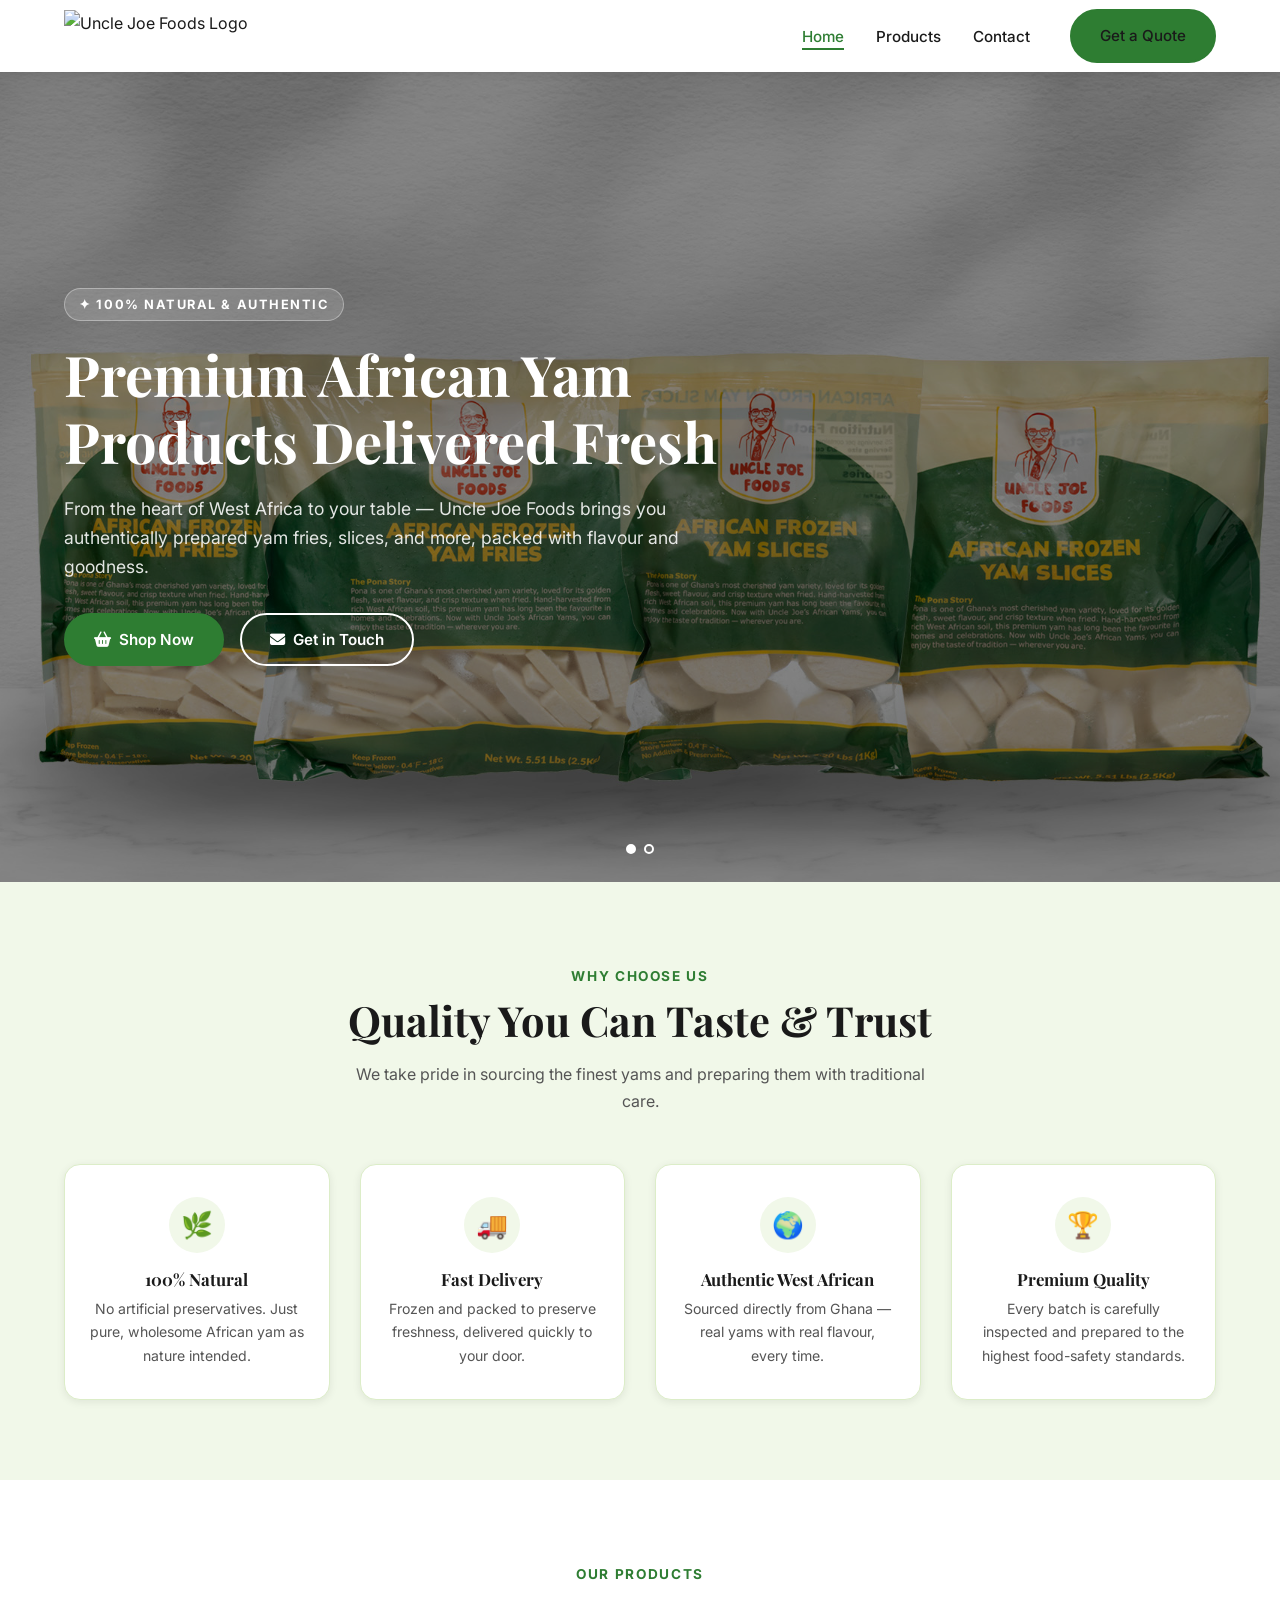
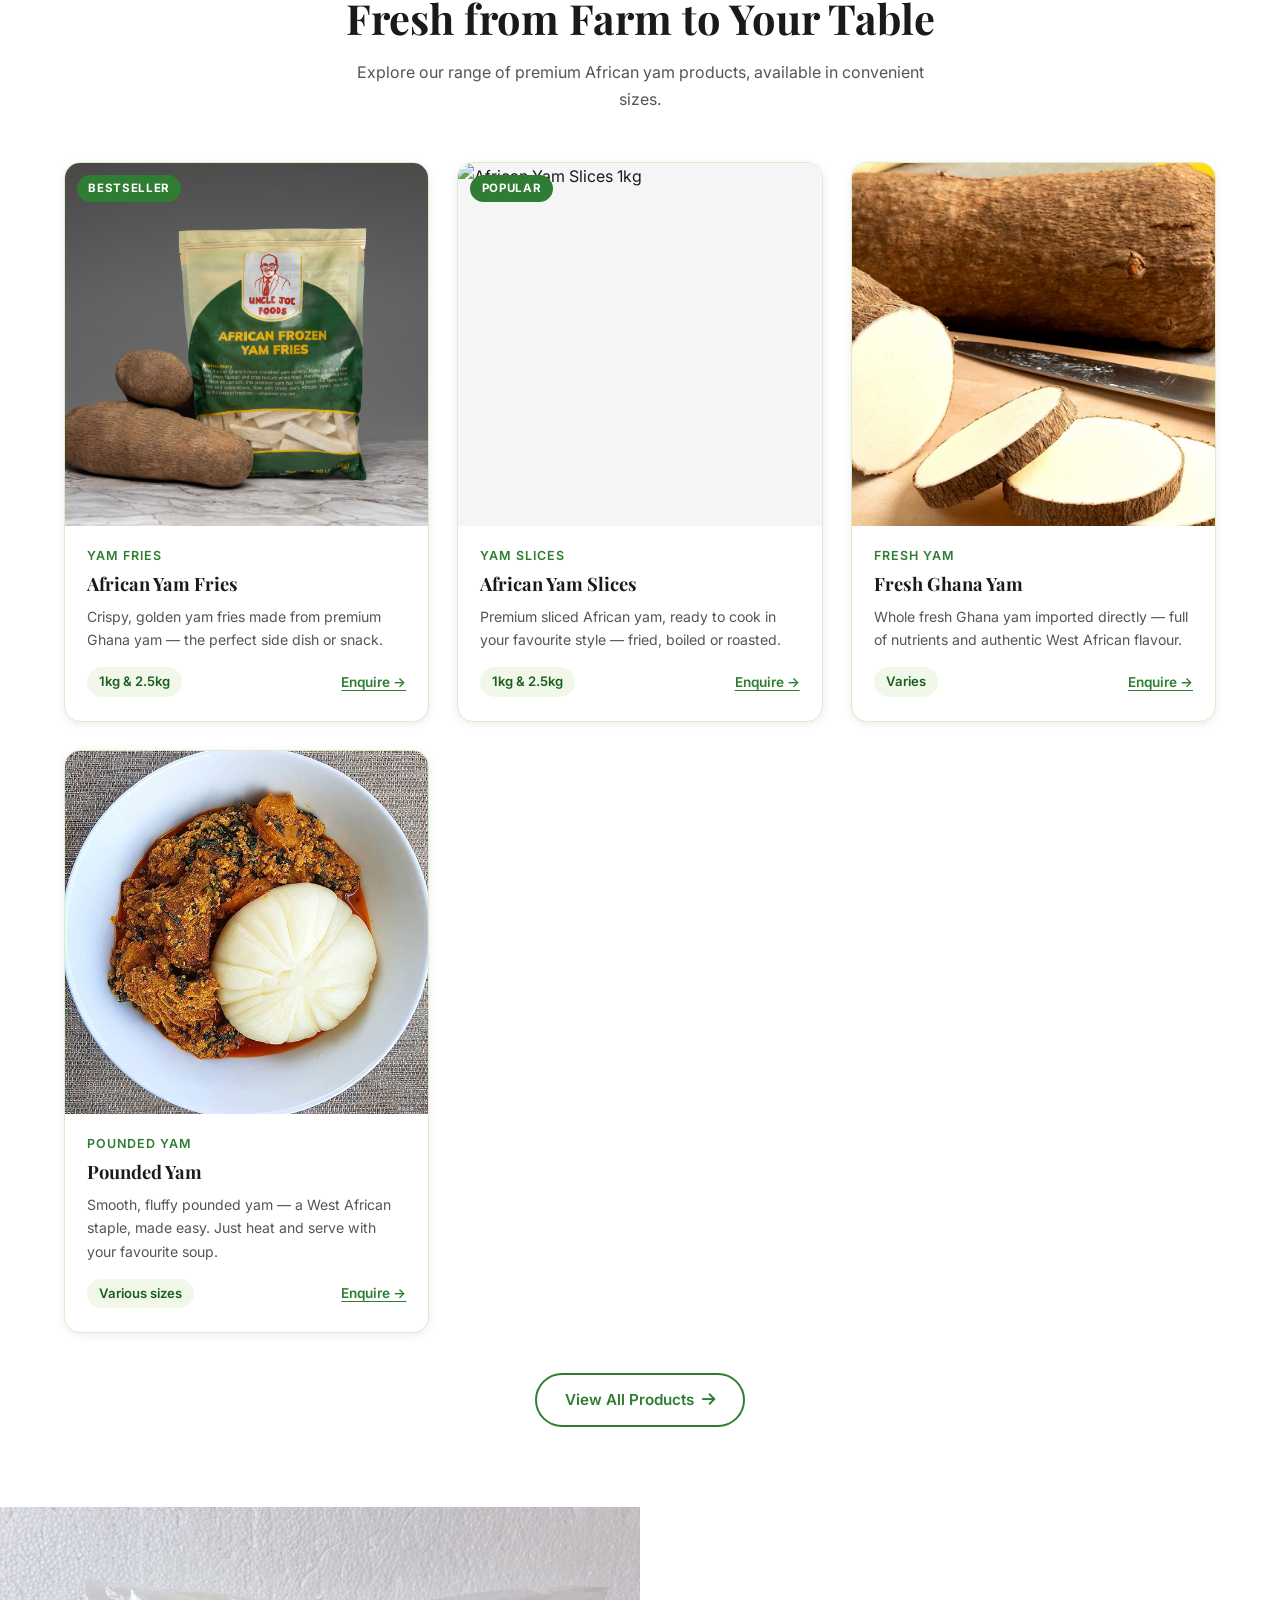
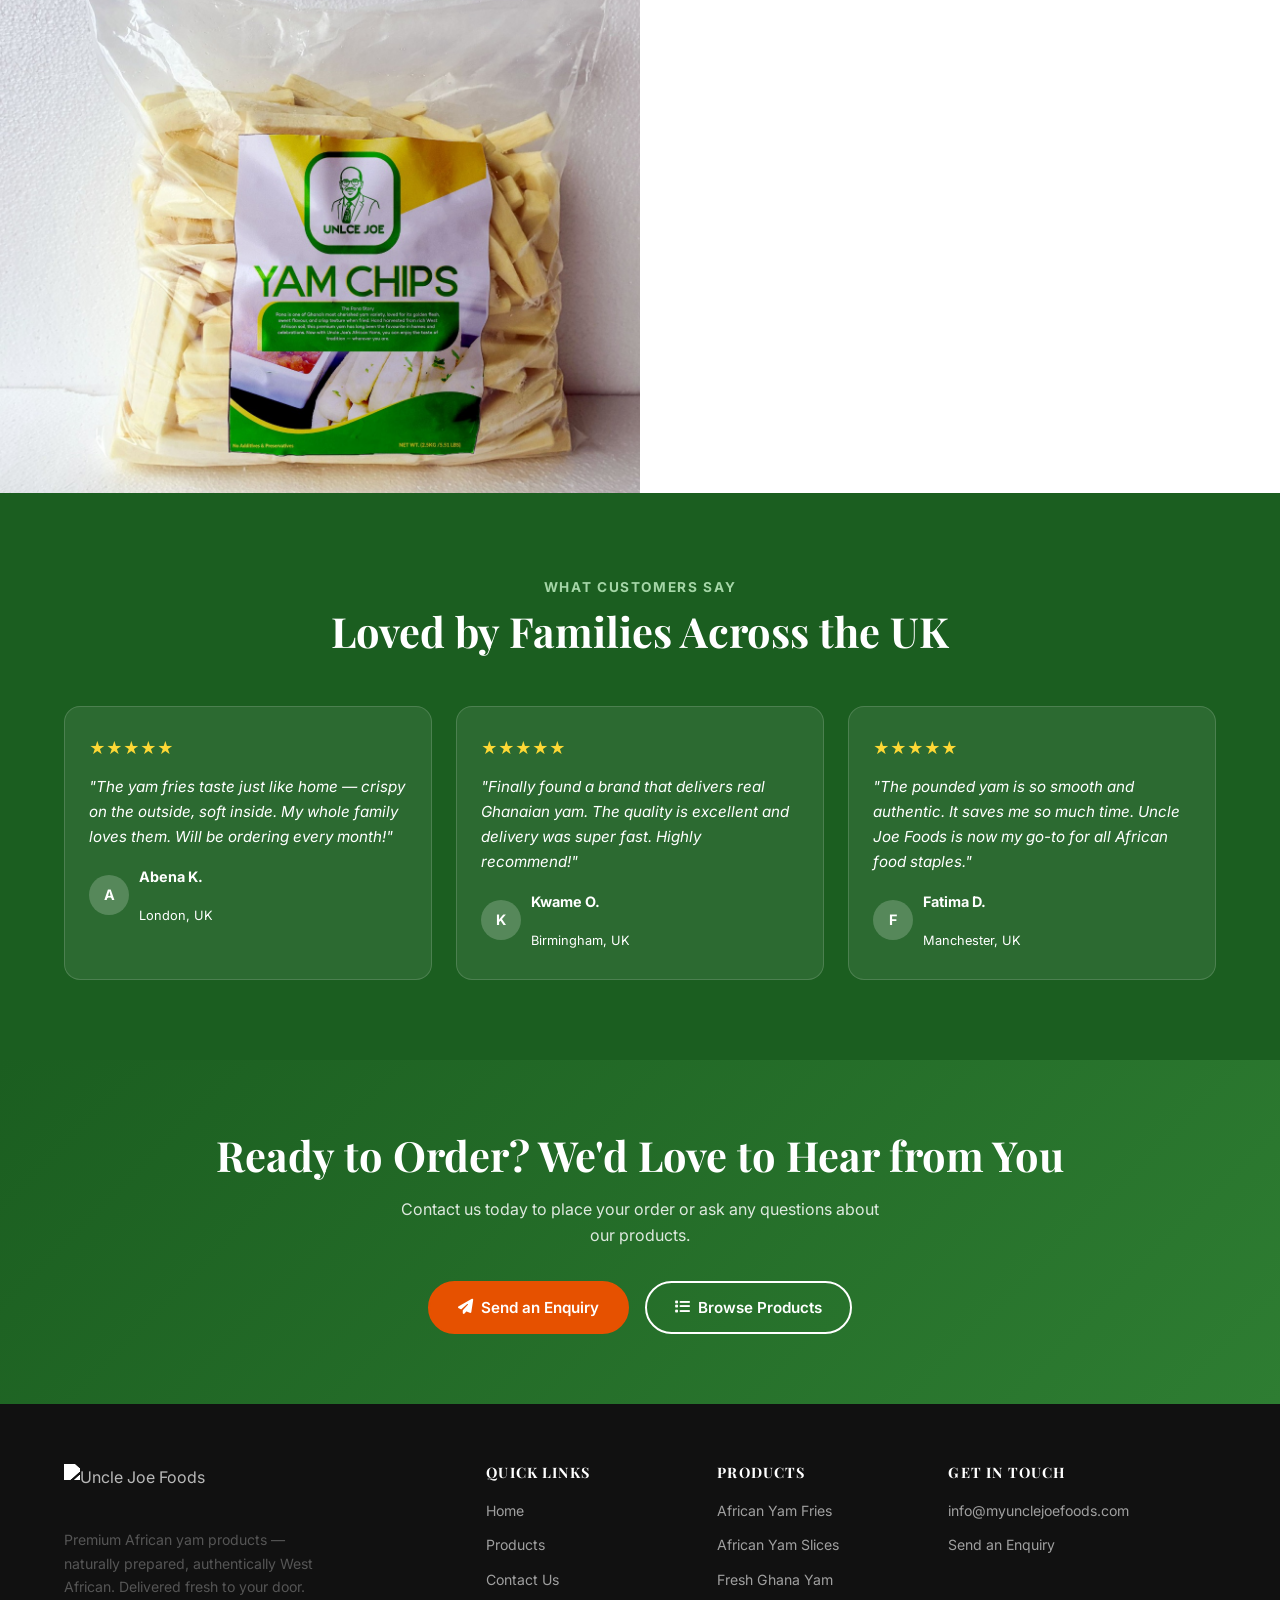
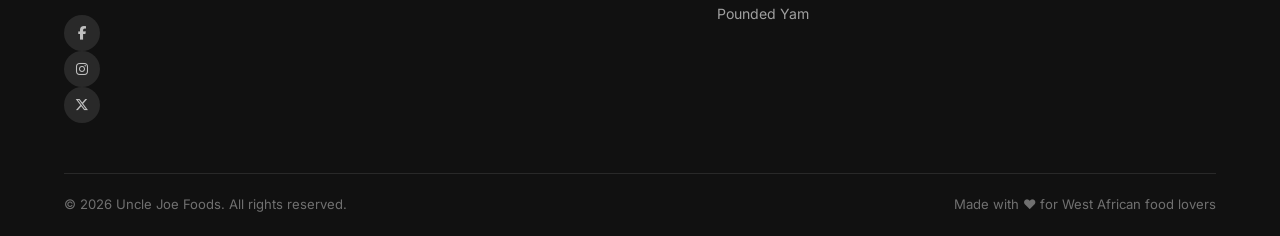
==== index.html @ d69346bd "Initial commit: Uncle Joe Foods website rebuild from scratch" ====
<!DOCTYPE html>
<html lang="en">
<head>
  <meta charset="UTF-8" />
  <meta name="viewport" content="width=device-width, initial-scale=1.0" />
  <title>Uncle Joe Foods — Premium African Yam Products</title>
  <meta name="description" content="Uncle Joe Foods delivers premium African yam products — African Yam Fries, Yam Slices, Fresh Ghana Yam and Pounded Yam — straight to your door." />

  <!-- Google Fonts -->
  <link rel="preconnect" href="https://fonts.googleapis.com" />
  <link rel="preconnect" href="https://fonts.gstatic.com" crossorigin />
  <link href="https://fonts.googleapis.com/css2?family=Inter:wght@400;500;600;700&family=Playfair+Display:wght@600;700&display=swap" rel="stylesheet" />

  <!-- Font Awesome (icons) -->
  <link rel="stylesheet" href="https://cdnjs.cloudflare.com/ajax/libs/font-awesome/6.5.0/css/all.min.css" />

  <link rel="stylesheet" href="css/style.css" />
</head>
<body>

  <!-- ════════════════════ HEADER ════════════════════ -->
  <header class="site-header">
    <div class="container nav-inner">

      <a href="index.html" class="nav-logo" aria-label="Uncle Joe Foods Home">
        <img src="images/logo.jpg" alt="Uncle Joe Foods Logo" />
      </a>

      <nav aria-label="Main navigation">
        <ul class="nav-links" id="navLinks">
          <li><a href="index.html" class="active">Home</a></li>
          <li><a href="products.html">Products</a></li>
          <li><a href="contact.html">Contact</a></li>
          <li><a href="contact.html" class="btn btn-primary">Get a Quote</a></li>
        </ul>
      </nav>

      <button class="nav-toggle" id="navToggle" aria-label="Toggle navigation" aria-expanded="false">
        <span></span><span></span><span></span>
      </button>

    </div>
  </header>


  <!-- ════════════════════ HERO SLIDER ════════════════════ -->
  <section class="hero" id="hero" aria-label="Hero banner">

    <div class="hero-bg" id="heroBg"
         style="background-image: url('images/banner-hero.jpg');"
         role="img" aria-label="Fresh African yam products"></div>

    <div class="container">
      <div class="hero-content reveal">
        <span class="eyebrow">✦ 100% Natural &amp; Authentic</span>
        <h1>Premium African Yam Products Delivered Fresh</h1>
        <p>
          From the heart of West Africa to your table — Uncle Joe Foods brings you
          authentically prepared yam fries, slices, and more, packed with flavour and
          goodness.
        </p>
        <div class="hero-actions">
          <a href="products.html" class="btn btn-primary">
            <i class="fas fa-shopping-basket"></i> Shop Now
          </a>
          <a href="contact.html" class="btn btn-outline-white">
            <i class="fas fa-envelope"></i> Get in Touch
          </a>
        </div>
      </div>
    </div>

    <!-- Slide indicators -->
    <div class="hero-dots" role="group" aria-label="Hero slides">
      <button class="active" data-slide="0" aria-label="Slide 1"></button>
      <button data-slide="1" aria-label="Slide 2"></button>
    </div>

  </section>


  <!-- ════════════════════ FEATURES ════════════════════ -->
  <section class="section section--light" aria-labelledby="features-heading">
    <div class="container">

      <div class="section-header">
        <span class="eyebrow">Why Choose Us</span>
        <h2 id="features-heading">Quality You Can Taste &amp; Trust</h2>
        <p>We take pride in sourcing the finest yams and preparing them with traditional care.</p>
      </div>

      <div class="features-grid">

        <div class="feature-card reveal">
          <div class="feature-card__icon">🌿</div>
          <h3>100% Natural</h3>
          <p>No artificial preservatives. Just pure, wholesome African yam as nature intended.</p>
        </div>

        <div class="feature-card reveal">
          <div class="feature-card__icon">🚚</div>
          <h3>Fast Delivery</h3>
          <p>Frozen and packed to preserve freshness, delivered quickly to your door.</p>
        </div>

        <div class="feature-card reveal">
          <div class="feature-card__icon">🌍</div>
          <h3>Authentic West African</h3>
          <p>Sourced directly from Ghana — real yams with real flavour, every time.</p>
        </div>

        <div class="feature-card reveal">
          <div class="feature-card__icon">🏆</div>
          <h3>Premium Quality</h3>
          <p>Every batch is carefully inspected and prepared to the highest food-safety standards.</p>
        </div>

      </div>
    </div>
  </section>


  <!-- ════════════════════ FEATURED PRODUCTS ════════════════════ -->
  <section class="section" aria-labelledby="products-heading">
    <div class="container">

      <div class="section-header">
        <span class="eyebrow">Our Products</span>
        <h2 id="products-heading">Fresh from Farm to Your Table</h2>
        <p>Explore our range of premium African yam products, available in convenient sizes.</p>
      </div>

      <div class="products-grid">

        <!-- Product 1 -->
        <article class="product-card reveal">
          <div class="product-card__img">
            <img src="images/yam-fries-styled.jpg" alt="African Yam Fries 1kg" loading="lazy" />
            <span class="product-card__badge">Bestseller</span>
          </div>
          <div class="product-card__body">
            <p class="product-card__category">Yam Fries</p>
            <h3 class="product-card__name">African Yam Fries</h3>
            <p class="product-card__desc">Crispy, golden yam fries made from premium Ghana yam — the perfect side dish or snack.</p>
            <div class="product-card__footer">
              <span class="product-card__weight">1kg &amp; 2.5kg</span>
              <a href="contact.html" class="product-card__inquiry">Enquire →</a>
            </div>
          </div>
        </article>

        <!-- Product 2 -->
        <article class="product-card reveal">
          <div class="product-card__img">
            <img src="images/yam-slices-styled.jpg" alt="African Yam Slices 1kg" loading="lazy" />
            <span class="product-card__badge">Popular</span>
          </div>
          <div class="product-card__body">
            <p class="product-card__category">Yam Slices</p>
            <h3 class="product-card__name">African Yam Slices</h3>
            <p class="product-card__desc">Premium sliced African yam, ready to cook in your favourite style — fried, boiled or roasted.</p>
            <div class="product-card__footer">
              <span class="product-card__weight">1kg &amp; 2.5kg</span>
              <a href="contact.html" class="product-card__inquiry">Enquire →</a>
            </div>
          </div>
        </article>

        <!-- Product 3 -->
        <article class="product-card reveal">
          <div class="product-card__img">
            <img src="images/fresh-ghana-yam.jpg" alt="Fresh Ghana Yam" loading="lazy" />
          </div>
          <div class="product-card__body">
            <p class="product-card__category">Fresh Yam</p>
            <h3 class="product-card__name">Fresh Ghana Yam</h3>
            <p class="product-card__desc">Whole fresh Ghana yam imported directly — full of nutrients and authentic West African flavour.</p>
            <div class="product-card__footer">
              <span class="product-card__weight">Varies</span>
              <a href="contact.html" class="product-card__inquiry">Enquire →</a>
            </div>
          </div>
        </article>

        <!-- Product 4 -->
        <article class="product-card reveal">
          <div class="product-card__img">
            <img src="images/pounded-yam.jpg" alt="Pounded Yam" loading="lazy" />
          </div>
          <div class="product-card__body">
            <p class="product-card__category">Pounded Yam</p>
            <h3 class="product-card__name">Pounded Yam</h3>
            <p class="product-card__desc">Smooth, fluffy pounded yam — a West African staple, made easy. Just heat and serve with your favourite soup.</p>
            <div class="product-card__footer">
              <span class="product-card__weight">Various sizes</span>
              <a href="contact.html" class="product-card__inquiry">Enquire →</a>
            </div>
          </div>
        </article>

      </div>

      <div style="text-align:center; margin-top: 40px;">
        <a href="products.html" class="btn btn-outline">
          View All Products <i class="fas fa-arrow-right"></i>
        </a>
      </div>

    </div>
  </section>


  <!-- ════════════════════ ABOUT STRIP ════════════════════ -->
  <div class="about-strip" aria-label="About Uncle Joe Foods">

    <div class="about-strip__img">
      <img src="images/farm-photo-1.jpg" alt="Yam farm in Ghana" loading="lazy" />
    </div>

    <div class="about-strip__content reveal">
      <p style="color:#a5d6a7; font-size:.85rem; font-weight:700; text-transform:uppercase; letter-spacing:.1em;">Our Story</p>
      <h2>Bringing West Africa's Best to Your Kitchen</h2>
      <p>
        Uncle Joe Foods was founded with a simple mission — to make authentic West African
        yam products accessible to everyone. We work directly with trusted farmers in Ghana
        to source the finest yams, then prepare and pack them with care.
      </p>
      <p>
        Whether you are missing a taste of home or discovering African cuisine for the first
        time, Uncle Joe Foods is here for you.
      </p>
      <a href="contact.html" class="btn btn-outline-white" style="margin-top:.5rem;">
        Contact Us <i class="fas fa-arrow-right"></i>
      </a>
    </div>

  </div>


  <!-- ════════════════════ TESTIMONIALS ════════════════════ -->
  <section class="section section--dark" aria-labelledby="testimonials-heading">
    <div class="container">

      <div class="section-header">
        <span class="eyebrow">What Customers Say</span>
        <h2 id="testimonials-heading">Loved by Families Across the UK</h2>
      </div>

      <div class="testimonials-grid">

        <div class="testimonial-card reveal">
          <div class="testimonial-card__stars">★★★★★</div>
          <p class="testimonial-card__text">"The yam fries taste just like home — crispy on the outside, soft inside. My whole family loves them. Will be ordering every month!"</p>
          <div class="testimonial-card__author">
            <div class="testimonial-card__avatar">A</div>
            <div>
              <p class="testimonial-card__name">Abena K.</p>
              <p class="testimonial-card__loc">London, UK</p>
            </div>
          </div>
        </div>

        <div class="testimonial-card reveal">
          <div class="testimonial-card__stars">★★★★★</div>
          <p class="testimonial-card__text">"Finally found a brand that delivers real Ghanaian yam. The quality is excellent and delivery was super fast. Highly recommend!"</p>
          <div class="testimonial-card__author">
            <div class="testimonial-card__avatar">K</div>
            <div>
              <p class="testimonial-card__name">Kwame O.</p>
              <p class="testimonial-card__loc">Birmingham, UK</p>
            </div>
          </div>
        </div>

        <div class="testimonial-card reveal">
          <div class="testimonial-card__stars">★★★★★</div>
          <p class="testimonial-card__text">"The pounded yam is so smooth and authentic. It saves me so much time. Uncle Joe Foods is now my go-to for all African food staples."</p>
          <div class="testimonial-card__author">
            <div class="testimonial-card__avatar">F</div>
            <div>
              <p class="testimonial-card__name">Fatima D.</p>
              <p class="testimonial-card__loc">Manchester, UK</p>
            </div>
          </div>
        </div>

      </div>
    </div>
  </section>


  <!-- ════════════════════ CTA BANNER ════════════════════ -->
  <section class="cta-banner" aria-label="Call to action">
    <div class="container">
      <h2>Ready to Order? We'd Love to Hear from You</h2>
      <p>Contact us today to place your order or ask any questions about our products.</p>
      <div class="cta-banner__actions">
        <a href="contact.html" class="btn btn-accent">
          <i class="fas fa-paper-plane"></i> Send an Enquiry
        </a>
        <a href="products.html" class="btn btn-outline-white">
          <i class="fas fa-list"></i> Browse Products
        </a>
      </div>
    </div>
  </section>


  <!-- ════════════════════ FOOTER ════════════════════ -->
  <footer class="site-footer" aria-label="Site footer">
    <div class="container">
      <div class="footer-grid">

        <!-- Brand -->
        <div class="footer-brand">
          <img src="images/logo.jpg" alt="Uncle Joe Foods" />
          <p>Premium African yam products — naturally prepared, authentically West African. Delivered fresh to your door.</p>
          <div class="social-links" style="margin-top:16px;">
            <a href="#" class="social-link" aria-label="Facebook"><i class="fab fa-facebook-f"></i></a>
            <a href="#" class="social-link" aria-label="Instagram"><i class="fab fa-instagram"></i></a>
            <a href="#" class="social-link" aria-label="Twitter"><i class="fab fa-x-twitter"></i></a>
          </div>
        </div>

        <!-- Quick Links -->
        <div class="footer-col">
          <h4>Quick Links</h4>
          <ul>
            <li><a href="index.html">Home</a></li>
            <li><a href="products.html">Products</a></li>
            <li><a href="contact.html">Contact Us</a></li>
          </ul>
        </div>

        <!-- Products -->
        <div class="footer-col">
          <h4>Products</h4>
          <ul>
            <li><a href="products.html">African Yam Fries</a></li>
            <li><a href="products.html">African Yam Slices</a></li>
            <li><a href="products.html">Fresh Ghana Yam</a></li>
            <li><a href="products.html">Pounded Yam</a></li>
          </ul>
        </div>

        <!-- Contact -->
        <div class="footer-col">
          <h4>Get in Touch</h4>
          <ul>
            <li><a href="mailto:info@myunclejoefoods.com">info@myunclejoefoods.com</a></li>
            <li><a href="contact.html">Send an Enquiry</a></li>
          </ul>
        </div>

      </div>

      <div class="footer-bottom">
        <span>© <span id="year"></span> Uncle Joe Foods. All rights reserved.</span>
        <span>Made with ♥ for West African food lovers</span>
      </div>
    </div>
  </footer>

  <script src="js/main.js"></script>
</body>
</html>
---- css/style.css ----
/* ============================================================
   Uncle Joe Foods — Global Stylesheet
   ============================================================ */

/* ── Custom Properties ───────────────────────────────────── */
:root {
  --clr-primary:    #2e7d32;   /* forest green  */
  --clr-primary-dk: #1b5e20;   /* dark green    */
  --clr-primary-lt: #4caf50;   /* light green   */
  --clr-accent:     #e65100;   /* burnt orange  */
  --clr-accent-lt:  #ff6d00;
  --clr-text:       #1a1a1a;
  --clr-text-muted: #555;
  --clr-bg:         #ffffff;
  --clr-bg-light:   #f1f8e9;
  --clr-bg-dark:    #1b5e20;
  --clr-border:     #dcedc8;

  --font-heading: 'Playfair Display', Georgia, serif;
  --font-body:    'Inter', 'Segoe UI', Arial, sans-serif;

  --shadow-sm: 0 2px 8px rgba(0,0,0,.08);
  --shadow-md: 0 6px 24px rgba(0,0,0,.12);
  --shadow-lg: 0 12px 40px rgba(0,0,0,.16);

  --radius:    8px;
  --radius-lg: 16px;
  --max-w:     1200px;
  --transition: .25s ease;
}

/* ── Reset / Base ────────────────────────────────────────── */
*, *::before, *::after { box-sizing: border-box; margin: 0; padding: 0; }

html { scroll-behavior: smooth; }

body {
  font-family: var(--font-body);
  color: var(--clr-text);
  background: var(--clr-bg);
  line-height: 1.65;
  font-size: 16px;
}

img { max-width: 100%; height: auto; display: block; }
a  { color: inherit; text-decoration: none; }
ul { list-style: none; }

/* ── Typography ──────────────────────────────────────────── */
h1, h2, h3, h4 {
  font-family: var(--font-heading);
  line-height: 1.2;
  color: var(--clr-text);
}
h1 { font-size: clamp(2rem, 5vw, 3.5rem); }
h2 { font-size: clamp(1.6rem, 3.5vw, 2.6rem); }
h3 { font-size: clamp(1.2rem, 2.5vw, 1.8rem); }
h4 { font-size: 1.1rem; }

p { margin-bottom: 1rem; color: var(--clr-text-muted); }
p:last-child { margin-bottom: 0; }

/* ── Utility ─────────────────────────────────────────────── */
.container {
  width: 90%;
  max-width: var(--max-w);
  margin-inline: auto;
}

.section { padding: 80px 0; }
.section--dark {
  background: var(--clr-bg-dark);
  color: #fff;
}
.section--dark h2,
.section--dark h3,
.section--dark p { color: #fff; }
.section--light { background: var(--clr-bg-light); }

.section-header {
  text-align: center;
  margin-bottom: 50px;
}
.section-header .eyebrow {
  display: inline-block;
  font-size: .85rem;
  font-weight: 700;
  letter-spacing: .12em;
  text-transform: uppercase;
  color: var(--clr-primary);
  margin-bottom: .5rem;
}
.section--dark .section-header .eyebrow { color: #a5d6a7; }

.section-header h2 { margin-bottom: 1rem; }
.section-header p  { max-width: 600px; margin-inline: auto; }

/* ── Buttons ─────────────────────────────────────────────── */
.btn {
  display: inline-flex;
  align-items: center;
  gap: .5rem;
  padding: .75rem 1.75rem;
  border-radius: 50px;
  font-weight: 600;
  font-size: .95rem;
  cursor: pointer;
  border: 2px solid transparent;
  transition: background var(--transition), color var(--transition),
              border-color var(--transition), transform var(--transition);
}
.btn:hover  { transform: translateY(-2px); }
.btn-primary {
  background: var(--clr-primary);
  color: #fff;
  border-color: var(--clr-primary);
}
.btn-primary:hover {
  background: var(--clr-primary-dk);
  border-color: var(--clr-primary-dk);
}
.btn-outline {
  background: transparent;
  color: var(--clr-primary);
  border-color: var(--clr-primary);
}
.btn-outline:hover {
  background: var(--clr-primary);
  color: #fff;
}
.btn-outline-white {
  background: transparent;
  color: #fff;
  border-color: #fff;
}
.btn-outline-white:hover {
  background: #fff;
  color: var(--clr-primary-dk);
}
.btn-accent {
  background: var(--clr-accent);
  color: #fff;
  border-color: var(--clr-accent);
}
.btn-accent:hover {
  background: var(--clr-accent-lt);
  border-color: var(--clr-accent-lt);
}

/* ── Header / Nav ────────────────────────────────────────── */
.site-header {
  position: sticky;
  top: 0;
  z-index: 999;
  background: #fff;
  box-shadow: var(--shadow-sm);
}

.nav-inner {
  display: flex;
  align-items: center;
  justify-content: space-between;
  height: 72px;
}

.nav-logo img {
  height: 52px;
  width: auto;
  object-fit: contain;
}

.nav-links {
  display: flex;
  align-items: center;
  gap: 2rem;
}
.nav-links a {
  font-weight: 500;
  font-size: .95rem;
  color: var(--clr-text);
  position: relative;
  transition: color var(--transition);
}
.nav-links a::after {
  content: '';
  position: absolute;
  bottom: -4px; left: 0;
  width: 0; height: 2px;
  background: var(--clr-primary);
  transition: width var(--transition);
}
.nav-links a:hover,
.nav-links a.active { color: var(--clr-primary); }
.nav-links a:hover::after,
.nav-links a.active::after { width: 100%; }
.nav-links .btn { margin-left: .5rem; }

.nav-toggle {
  display: none;
  flex-direction: column;
  gap: 5px;
  cursor: pointer;
  padding: 6px;
  border: none;
  background: none;
}
.nav-toggle span {
  display: block;
  width: 26px; height: 2px;
  background: var(--clr-text);
  transition: transform var(--transition), opacity var(--transition);
}
.nav-toggle.open span:nth-child(1) { transform: translateY(7px) rotate(45deg); }
.nav-toggle.open span:nth-child(2) { opacity: 0; }
.nav-toggle.open span:nth-child(3) { transform: translateY(-7px) rotate(-45deg); }

/* ── Hero ────────────────────────────────────────────────── */
.hero {
  position: relative;
  min-height: 90vh;
  display: flex;
  align-items: center;
  overflow: hidden;
}
.hero-bg {
  position: absolute;
  inset: 0;
  background-size: cover;
  background-position: center;
  filter: brightness(.55);
}
.hero-content {
  position: relative;
  z-index: 1;
  color: #fff;
  max-width: 680px;
}
.hero-content .eyebrow {
  display: inline-block;
  background: rgba(255,255,255,.15);
  border: 1px solid rgba(255,255,255,.35);
  color: #fff;
  font-size: .8rem;
  font-weight: 700;
  letter-spacing: .12em;
  text-transform: uppercase;
  padding: .3rem .9rem;
  border-radius: 50px;
  margin-bottom: 1.2rem;
}
.hero-content h1 { color: #fff; margin-bottom: 1.2rem; }
.hero-content p   { color: rgba(255,255,255,.88); font-size: 1.1rem; margin-bottom: 2rem; }
.hero-actions { display: flex; gap: 1rem; flex-wrap: wrap; }

/* Slider dots */
.hero-dots {
  position: absolute;
  bottom: 28px;
  left: 50%;
  transform: translateX(-50%);
  display: flex;
  gap: 8px;
  z-index: 2;
}
.hero-dots button {
  width: 10px; height: 10px;
  border-radius: 50%;
  border: 2px solid #fff;
  background: transparent;
  cursor: pointer;
  transition: background var(--transition);
}
.hero-dots button.active { background: #fff; }

/* ── Products Grid ───────────────────────────────────────── */
.products-grid {
  display: grid;
  grid-template-columns: repeat(auto-fill, minmax(280px, 1fr));
  gap: 28px;
}

.product-card {
  background: #fff;
  border-radius: var(--radius-lg);
  overflow: hidden;
  box-shadow: var(--shadow-sm);
  transition: box-shadow var(--transition), transform var(--transition);
  display: flex;
  flex-direction: column;
  border: 1px solid var(--clr-border);
}
.product-card:hover {
  box-shadow: var(--shadow-md);
  transform: translateY(-4px);
}
.product-card__img {
  position: relative;
  overflow: hidden;
  aspect-ratio: 1 / 1;
  background: #f5f5f5;
}
.product-card__img img {
  width: 100%;
  height: 100%;
  object-fit: cover;
  transition: transform .4s ease;
}
.product-card:hover .product-card__img img { transform: scale(1.06); }

.product-card__badge {
  position: absolute;
  top: 12px; left: 12px;
  background: var(--clr-primary);
  color: #fff;
  font-size: .72rem;
  font-weight: 700;
  letter-spacing: .06em;
  text-transform: uppercase;
  padding: .25rem .7rem;
  border-radius: 50px;
}

.product-card__body {
  padding: 20px 22px 24px;
  display: flex;
  flex-direction: column;
  flex: 1;
}
.product-card__category {
  font-size: .78rem;
  font-weight: 600;
  letter-spacing: .08em;
  text-transform: uppercase;
  color: var(--clr-primary);
  margin-bottom: .4rem;
}
.product-card__name {
  font-family: var(--font-heading);
  font-size: 1.15rem;
  margin-bottom: .6rem;
  color: var(--clr-text);
}
.product-card__desc {
  font-size: .88rem;
  color: var(--clr-text-muted);
  margin-bottom: 1rem;
  flex: 1;
}
.product-card__footer {
  display: flex;
  align-items: center;
  justify-content: space-between;
  gap: .5rem;
}
.product-card__weight {
  font-size: .82rem;
  background: var(--clr-bg-light);
  color: var(--clr-primary-dk);
  padding: .25rem .75rem;
  border-radius: 50px;
  font-weight: 600;
}
.product-card__inquiry {
  font-size: .85rem;
  font-weight: 600;
  color: var(--clr-primary);
  text-decoration: underline;
  text-underline-offset: 3px;
  transition: color var(--transition);
}
.product-card__inquiry:hover { color: var(--clr-accent); }

/* ── Filter Tabs ─────────────────────────────────────────── */
.filter-tabs {
  display: flex;
  gap: 10px;
  flex-wrap: wrap;
  justify-content: center;
  margin-bottom: 40px;
}
.filter-tab {
  padding: .5rem 1.4rem;
  border-radius: 50px;
  border: 2px solid var(--clr-border);
  background: #fff;
  color: var(--clr-text-muted);
  font-size: .9rem;
  font-weight: 600;
  cursor: pointer;
  transition: border-color var(--transition), background var(--transition), color var(--transition);
}
.filter-tab.active,
.filter-tab:hover {
  border-color: var(--clr-primary);
  background: var(--clr-primary);
  color: #fff;
}

/* ── Why Choose Us / Features ────────────────────────────── */
.features-grid {
  display: grid;
  grid-template-columns: repeat(auto-fill, minmax(220px, 1fr));
  gap: 30px;
}
.feature-card {
  text-align: center;
  padding: 32px 24px;
  border-radius: var(--radius-lg);
  background: #fff;
  box-shadow: var(--shadow-sm);
  border: 1px solid var(--clr-border);
  transition: box-shadow var(--transition), transform var(--transition);
}
.feature-card:hover {
  box-shadow: var(--shadow-md);
  transform: translateY(-3px);
}
.feature-card__icon {
  width: 56px; height: 56px;
  border-radius: 50%;
  background: var(--clr-bg-light);
  display: flex;
  align-items: center;
  justify-content: center;
  margin: 0 auto 16px;
  font-size: 1.6rem;
}
.feature-card h3 { font-size: 1.05rem; margin-bottom: .5rem; color: var(--clr-text); }
.feature-card p  { font-size: .88rem; }

/* ── About Strip ─────────────────────────────────────────── */
.about-strip {
  display: grid;
  grid-template-columns: 1fr 1fr;
  gap: 0;
  min-height: 480px;
}
.about-strip__img {
  overflow: hidden;
}
.about-strip__img img {
  width: 100%;
  height: 100%;
  object-fit: cover;
}
.about-strip__content {
  background: var(--clr-bg-dark);
  color: #fff;
  padding: 60px 5%;
  display: flex;
  flex-direction: column;
  justify-content: center;
  gap: 1.2rem;
}
.about-strip__content h2 { color: #fff; }
.about-strip__content p  { color: rgba(255,255,255,.82); }

/* ── Testimonials ────────────────────────────────────────── */
.testimonials-grid {
  display: grid;
  grid-template-columns: repeat(auto-fill, minmax(280px, 1fr));
  gap: 24px;
}
.testimonial-card {
  background: rgba(255,255,255,.08);
  border: 1px solid rgba(255,255,255,.15);
  border-radius: var(--radius-lg);
  padding: 28px 24px;
}
.testimonial-card__stars { color: #fdd835; font-size: 1rem; margin-bottom: 12px; }
.testimonial-card__text  { font-size: .95rem; color: rgba(255,255,255,.88); margin-bottom: 16px; font-style: italic; }
.testimonial-card__author { display: flex; align-items: center; gap: 10px; }
.testimonial-card__avatar {
  width: 40px; height: 40px;
  border-radius: 50%;
  background: rgba(255,255,255,.2);
  display: flex; align-items: center; justify-content: center;
  font-weight: 700; color: #fff; font-size: .9rem;
}
.testimonial-card__name   { font-weight: 700; color: #fff; font-size: .9rem; }
.testimonial-card__loc    { font-size: .8rem; color: rgba(255,255,255,.6); }

/* ── CTA Banner ──────────────────────────────────────────── */
.cta-banner {
  background: linear-gradient(135deg, var(--clr-primary-dk) 0%, var(--clr-primary) 100%);
  padding: 70px 0;
  text-align: center;
  color: #fff;
}
.cta-banner h2 { color: #fff; margin-bottom: 1rem; }
.cta-banner p  { color: rgba(255,255,255,.85); max-width: 500px; margin-inline: auto; margin-bottom: 2rem; }
.cta-banner__actions { display: flex; gap: 1rem; justify-content: center; flex-wrap: wrap; }

/* ── Page Hero (inner pages) ─────────────────────────────── */
.page-hero {
  background: linear-gradient(160deg, var(--clr-primary-dk) 0%, var(--clr-primary) 100%);
  padding: 80px 0 70px;
  text-align: center;
  color: #fff;
}
.page-hero h1 { color: #fff; margin-bottom: .8rem; }
.page-hero p  { color: rgba(255,255,255,.82); font-size: 1.1rem; }
.breadcrumb {
  display: flex;
  align-items: center;
  justify-content: center;
  gap: .5rem;
  font-size: .85rem;
  color: rgba(255,255,255,.65);
  margin-bottom: 1rem;
}
.breadcrumb a { color: rgba(255,255,255,.75); }
.breadcrumb a:hover { color: #fff; }
.breadcrumb .sep { opacity: .5; }

/* ── Contact Page ────────────────────────────────────────── */
.contact-grid {
  display: grid;
  grid-template-columns: 1fr 1.4fr;
  gap: 50px;
  align-items: start;
}
.contact-info h3 { margin-bottom: 1.2rem; }
.contact-item {
  display: flex;
  gap: 14px;
  margin-bottom: 1.6rem;
}
.contact-item__icon {
  flex-shrink: 0;
  width: 44px; height: 44px;
  border-radius: 50%;
  background: var(--clr-bg-light);
  display: flex; align-items: center; justify-content: center;
  font-size: 1.1rem;
  color: var(--clr-primary);
}
.contact-item__label { font-size: .78rem; font-weight: 700; text-transform: uppercase; letter-spacing: .06em; color: var(--clr-primary); margin-bottom: 2px; }
.contact-item__value { font-size: .95rem; color: var(--clr-text-muted); }

.contact-form {
  background: #fff;
  border-radius: var(--radius-lg);
  padding: 40px;
  box-shadow: var(--shadow-md);
  border: 1px solid var(--clr-border);
}
.form-group { margin-bottom: 20px; }
.form-group label {
  display: block;
  font-size: .88rem;
  font-weight: 600;
  margin-bottom: 6px;
  color: var(--clr-text);
}
.form-group input,
.form-group select,
.form-group textarea {
  width: 100%;
  padding: .75rem 1rem;
  border: 1.5px solid var(--clr-border);
  border-radius: var(--radius);
  font-family: var(--font-body);
  font-size: .95rem;
  color: var(--clr-text);
  background: #fafafa;
  transition: border-color var(--transition);
  outline: none;
}
.form-group input:focus,
.form-group select:focus,
.form-group textarea:focus { border-color: var(--clr-primary); background: #fff; }
.form-group textarea { resize: vertical; min-height: 120px; }
.form-row { display: grid; grid-template-columns: 1fr 1fr; gap: 16px; }

/* ── Footer ──────────────────────────────────────────────── */
.site-footer {
  background: #111;
  color: rgba(255,255,255,.7);
  padding: 60px 0 0;
}
.footer-grid {
  display: grid;
  grid-template-columns: 2fr 1fr 1fr 1.4fr;
  gap: 40px;
  padding-bottom: 50px;
  border-bottom: 1px solid rgba(255,255,255,.1);
}
.footer-brand img { height: 48px; margin-bottom: 16px; filter: brightness(0) invert(1); }
.footer-brand p   { font-size: .88rem; line-height: 1.7; max-width: 280px; }
.footer-col h4    { color: #fff; font-size: .9rem; font-weight: 700; text-transform: uppercase; letter-spacing: .08em; margin-bottom: 16px; }
.footer-col ul    { display: flex; flex-direction: column; gap: 8px; }
.footer-col ul a  { font-size: .88rem; color: rgba(255,255,255,.6); transition: color var(--transition); }
.footer-col ul a:hover { color: #fff; }
.footer-col .social-links { display: flex; gap: 10px; margin-top: 4px; }
.social-link {
  width: 36px; height: 36px;
  border-radius: 50%;
  background: rgba(255,255,255,.1);
  display: flex; align-items: center; justify-content: center;
  font-size: .85rem;
  color: rgba(255,255,255,.7);
  transition: background var(--transition), color var(--transition);
}
.social-link:hover { background: var(--clr-primary); color: #fff; }

.footer-bottom {
  padding: 20px 0;
  display: flex;
  align-items: center;
  justify-content: space-between;
  font-size: .82rem;
  color: rgba(255,255,255,.4);
  flex-wrap: wrap;
  gap: 8px;
}

/* ── Scroll-reveal fade ──────────────────────────────────── */
.reveal {
  opacity: 0;
  transform: translateY(28px);
  transition: opacity .6s ease, transform .6s ease;
}
.reveal.visible { opacity: 1; transform: none; }

/* ── Responsive ──────────────────────────────────────────── */
@media (max-width: 1024px) {
  .footer-grid { grid-template-columns: 1fr 1fr; }
  .about-strip { grid-template-columns: 1fr; }
  .about-strip__img { height: 320px; }
  .contact-grid { grid-template-columns: 1fr; }
}

@media (max-width: 768px) {
  .section { padding: 56px 0; }
  .nav-links { display: none; flex-direction: column; gap: 0; position: absolute; top: 72px; left: 0; right: 0; background: #fff; box-shadow: var(--shadow-md); padding: 1rem 0; }
  .nav-links.open { display: flex; }
  .nav-links a { padding: .75rem 5%; border-bottom: 1px solid #f0f0f0; }
  .nav-links a::after { display: none; }
  .nav-links .btn { margin: 1rem 5%; display: inline-flex; }
  .nav-toggle { display: flex; }
  .footer-grid { grid-template-columns: 1fr 1fr; }
  .hero { min-height: 70vh; }
  .products-grid { grid-template-columns: repeat(auto-fill, minmax(240px, 1fr)); gap: 20px; }
  .contact-form { padding: 28px 20px; }
  .form-row { grid-template-columns: 1fr; }
}

@media (max-width: 480px) {
  .footer-grid { grid-template-columns: 1fr; }
  .hero-actions { flex-direction: column; align-items: flex-start; }
  .about-strip__content { padding: 40px 5%; }
}
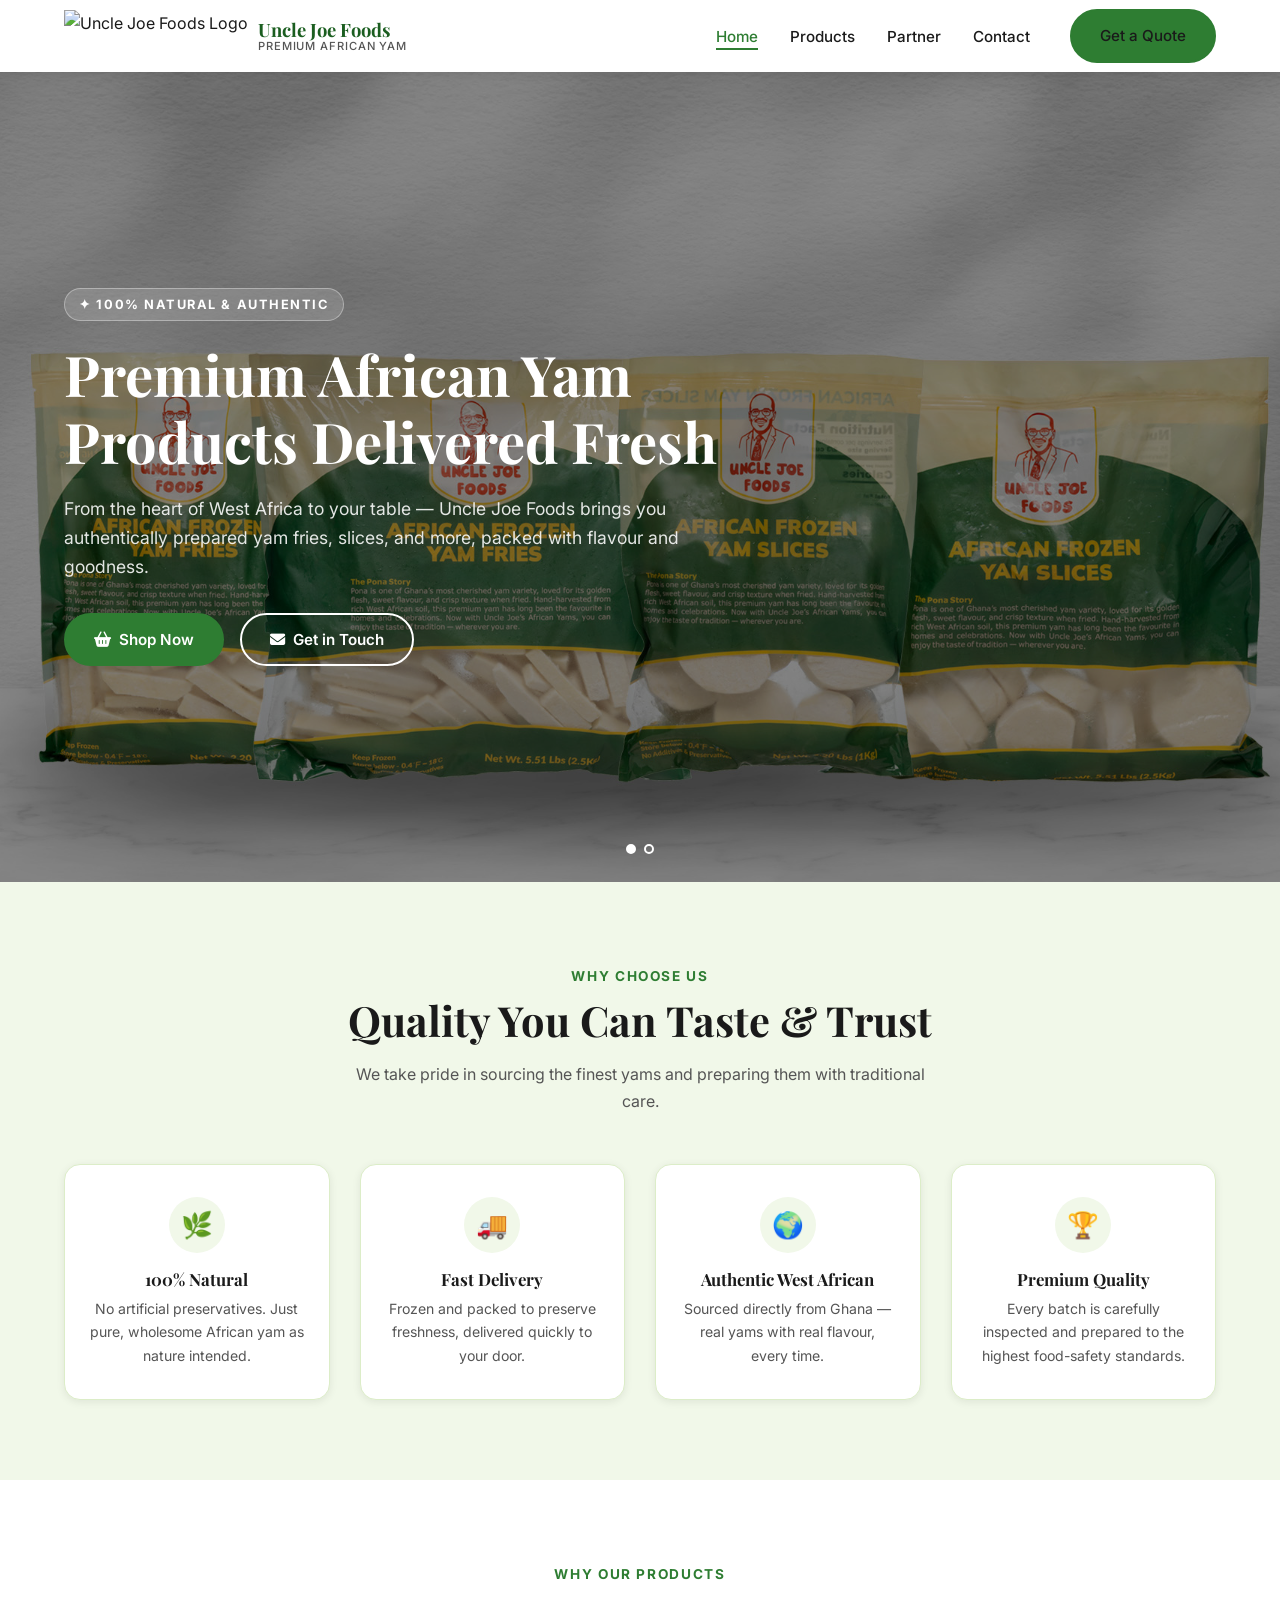
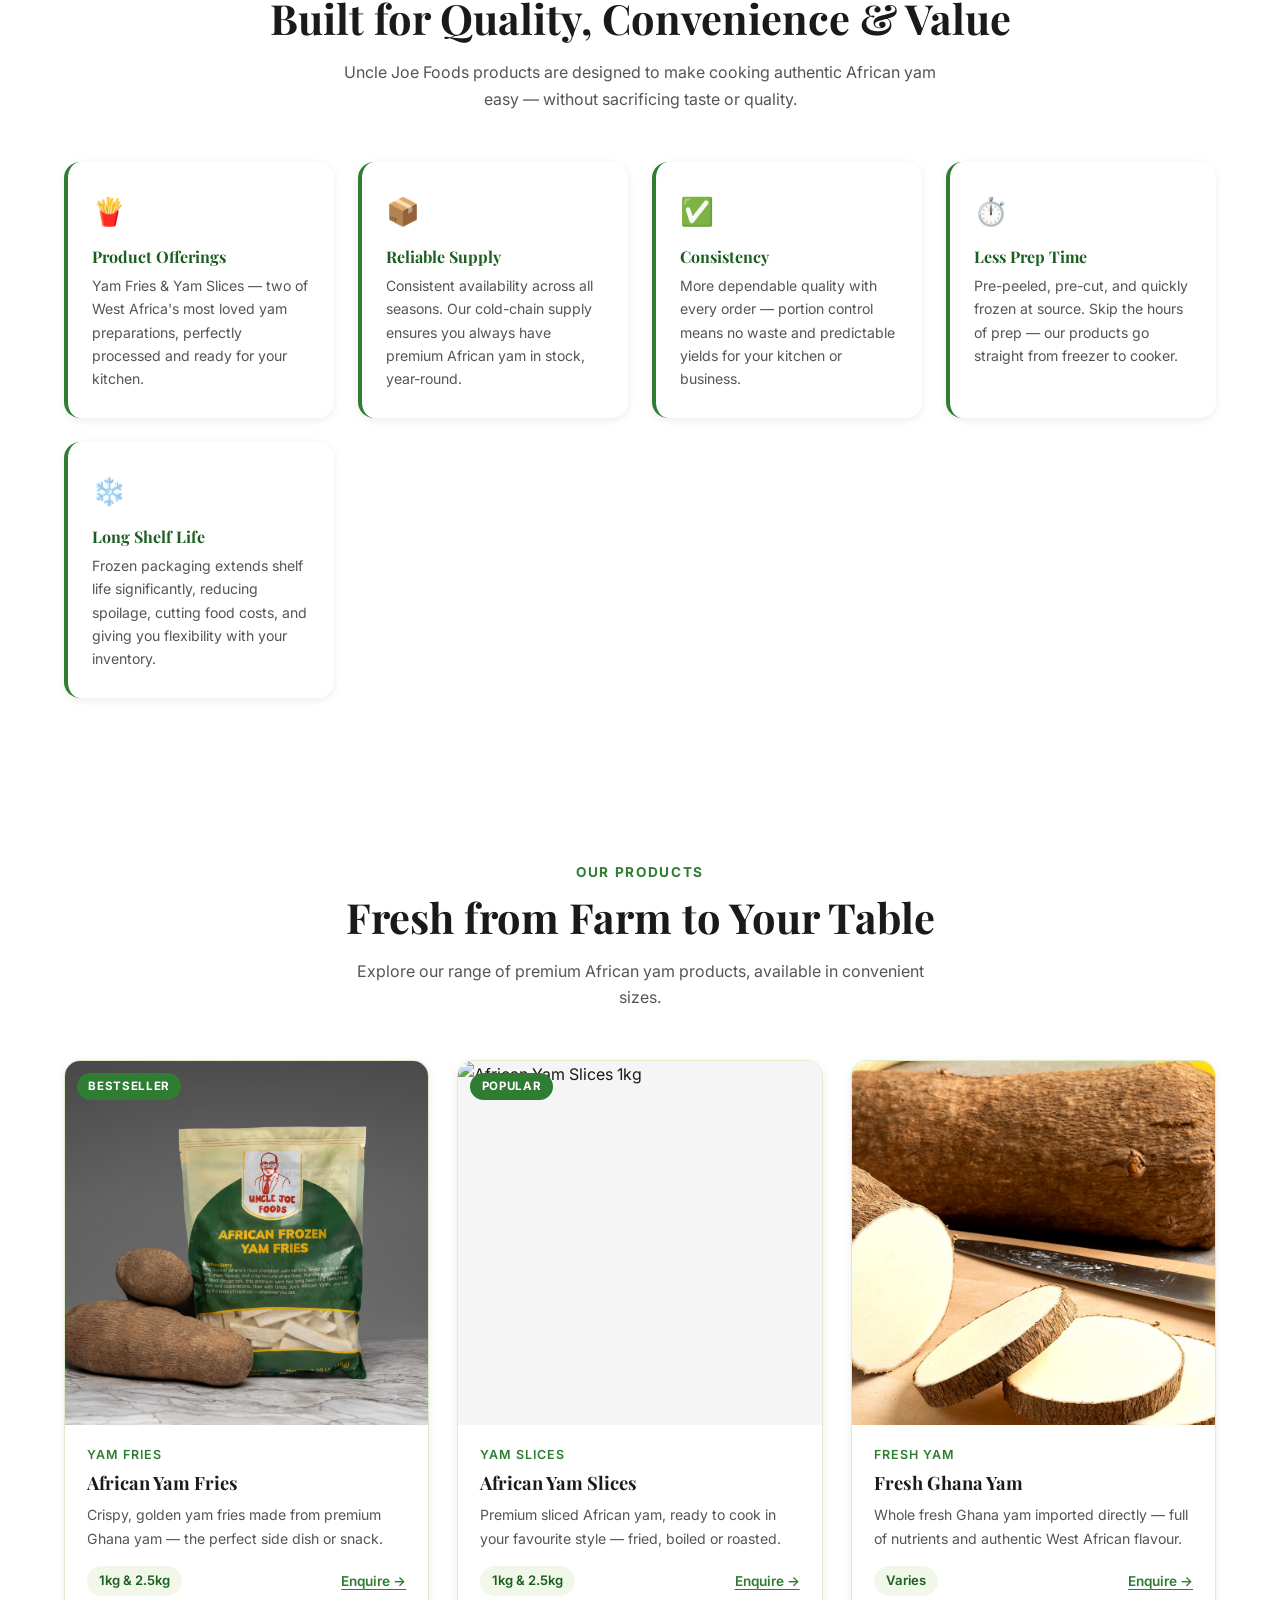
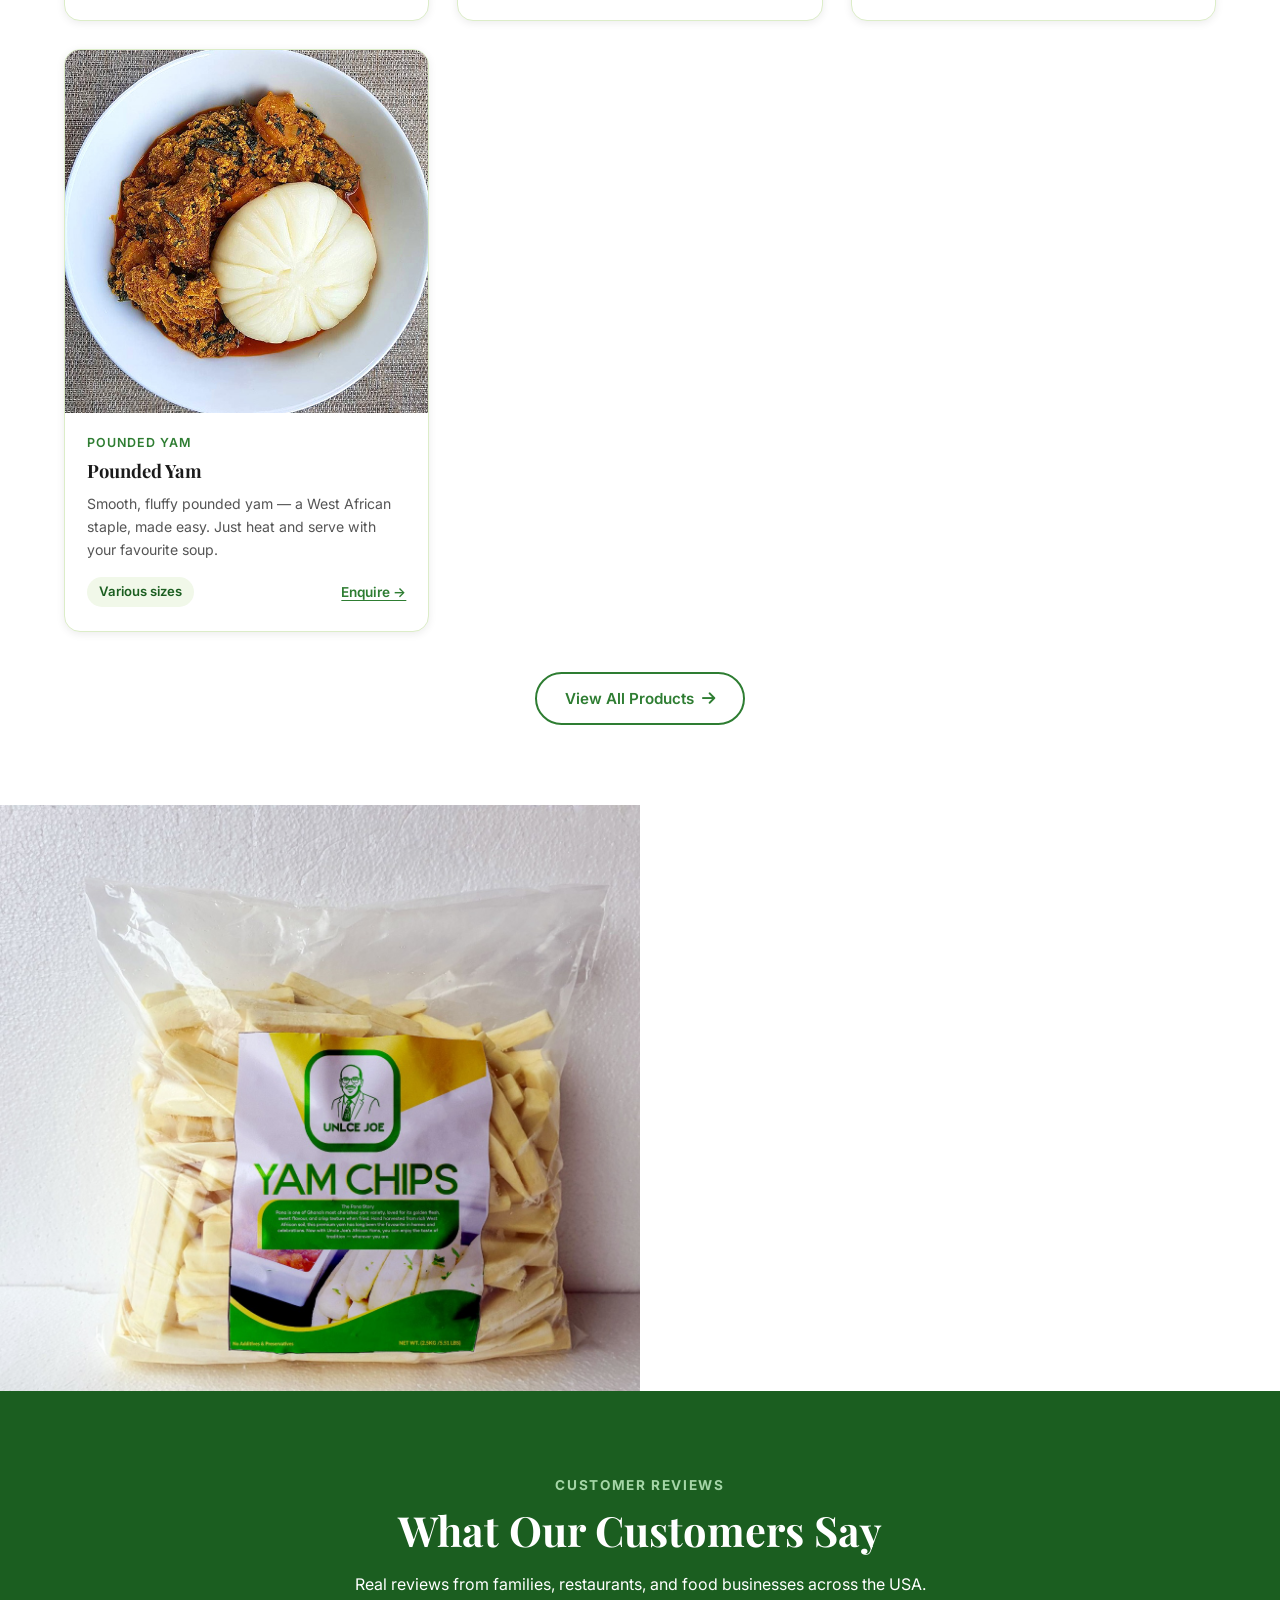
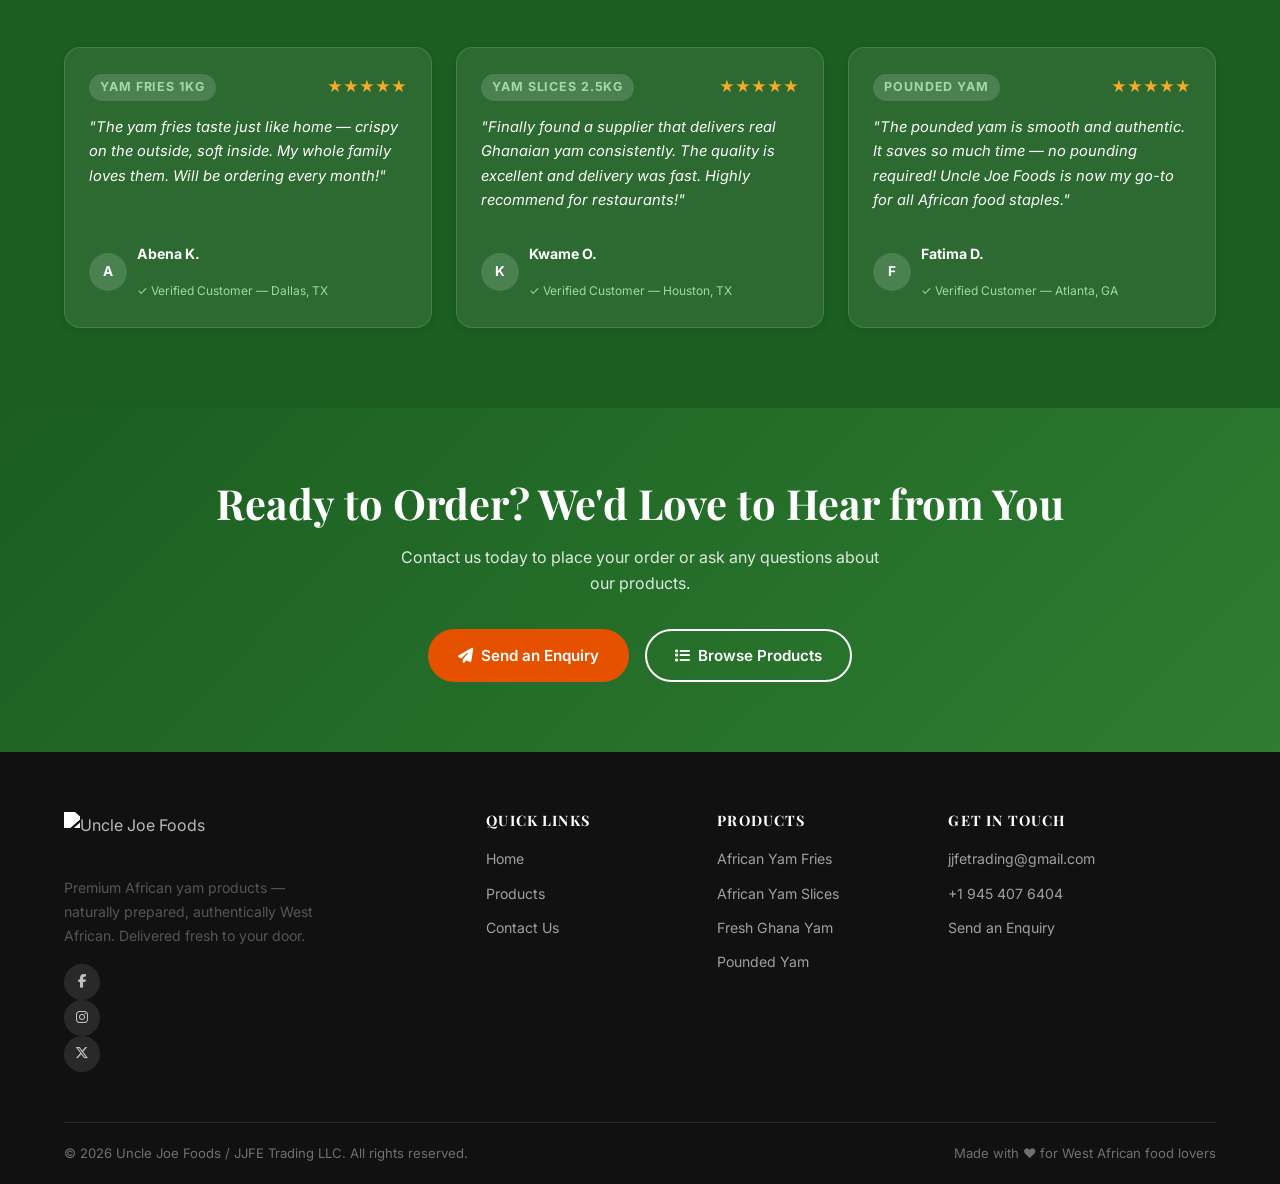
==== commit 4f94c161: "Apply client feedback: logo label, contact details, product benefits, partner page, reviews, mailto " ====
--- a/index.html
+++ b/index.html
@@ -24,12 +24,14 @@
 
       <a href="index.html" class="nav-logo" aria-label="Uncle Joe Foods Home">
         <img src="images/logo.jpg" alt="Uncle Joe Foods Logo" />
+        <span class="nav-logo-text">Uncle Joe Foods<span>Premium African Yam</span></span>
       </a>
 
       <nav aria-label="Main navigation">
         <ul class="nav-links" id="navLinks">
           <li><a href="index.html" class="active">Home</a></li>
           <li><a href="products.html">Products</a></li>
+          <li><a href="partner.html">Partner</a></li>
           <li><a href="contact.html">Contact</a></li>
           <li><a href="contact.html" class="btn btn-primary">Get a Quote</a></li>
         </ul>
@@ -120,6 +122,53 @@
   </section>
 
 
+  <!-- ════════════════════ PRODUCT OFFERINGS & BENEFITS ════════════════════ -->
+  <section class="section" aria-labelledby="benefits-heading">
+    <div class="container">
+
+      <div class="section-header">
+        <span class="eyebrow">Why Our Products</span>
+        <h2 id="benefits-heading">Built for Quality, Convenience &amp; Value</h2>
+        <p>Uncle Joe Foods products are designed to make cooking authentic African yam easy — without sacrificing taste or quality.</p>
+      </div>
+
+      <div class="benefits-grid">
+
+        <div class="benefit-card reveal">
+          <div class="benefit-card__icon">🍟</div>
+          <h3>Product Offerings</h3>
+          <p>Yam Fries &amp; Yam Slices — two of West Africa's most loved yam preparations, perfectly processed and ready for your kitchen.</p>
+        </div>
+
+        <div class="benefit-card reveal">
+          <div class="benefit-card__icon">📦</div>
+          <h3>Reliable Supply</h3>
+          <p>Consistent availability across all seasons. Our cold-chain supply ensures you always have premium African yam in stock, year-round.</p>
+        </div>
+
+        <div class="benefit-card reveal">
+          <div class="benefit-card__icon">✅</div>
+          <h3>Consistency</h3>
+          <p>More dependable quality with every order — portion control means no waste and predictable yields for your kitchen or business.</p>
+        </div>
+
+        <div class="benefit-card reveal">
+          <div class="benefit-card__icon">⏱️</div>
+          <h3>Less Prep Time</h3>
+          <p>Pre-peeled, pre-cut, and quickly frozen at source. Skip the hours of prep — our products go straight from freezer to cooker.</p>
+        </div>
+
+        <div class="benefit-card reveal">
+          <div class="benefit-card__icon">❄️</div>
+          <h3>Long Shelf Life</h3>
+          <p>Frozen packaging extends shelf life significantly, reducing spoilage, cutting food costs, and giving you flexibility with your inventory.</p>
+        </div>
+
+      </div>
+    </div>
+  </section>
+
+
   <!-- ════════════════════ FEATURED PRODUCTS ════════════════════ -->
   <section class="section" aria-labelledby="products-heading">
     <div class="container">
@@ -237,49 +286,59 @@
   </div>
 
 
-  <!-- ════════════════════ TESTIMONIALS ════════════════════ -->
-  <section class="section section--dark" aria-labelledby="testimonials-heading">
+  <!-- ════════════════════ CUSTOMER REVIEWS ════════════════════ -->
+  <section class="section section--dark" aria-labelledby="reviews-heading">
     <div class="container">
 
       <div class="section-header">
-        <span class="eyebrow">What Customers Say</span>
-        <h2 id="testimonials-heading">Loved by Families Across the UK</h2>
-      </div>
-
-      <div class="testimonials-grid">
-
-        <div class="testimonial-card reveal">
-          <div class="testimonial-card__stars">★★★★★</div>
-          <p class="testimonial-card__text">"The yam fries taste just like home — crispy on the outside, soft inside. My whole family loves them. Will be ordering every month!"</p>
-          <div class="testimonial-card__author">
-            <div class="testimonial-card__avatar">A</div>
+        <span class="eyebrow">Customer Reviews</span>
+        <h2 id="reviews-heading">What Our Customers Say</h2>
+        <p>Real reviews from families, restaurants, and food businesses across the USA.</p>
+      </div>
+
+      <div class="reviews-grid">
+
+        <div class="review-card reveal" style="background:rgba(255,255,255,.08); border-color:rgba(255,255,255,.12);">
+          <div class="review-card__header">
+            <span class="review-card__product" style="background:rgba(255,255,255,.15); color:#a5d6a7;">Yam Fries 1kg</span>
+            <span class="review-card__stars">★★★★★</span>
+          </div>
+          <p class="review-card__text">"The yam fries taste just like home — crispy on the outside, soft inside. My whole family loves them. Will be ordering every month!"</p>
+          <div class="review-card__author">
+            <div class="review-card__avatar" style="background:rgba(255,255,255,.15); color:#fff;">A</div>
             <div>
-              <p class="testimonial-card__name">Abena K.</p>
-              <p class="testimonial-card__loc">London, UK</p>
-            </div>
-          </div>
-        </div>
-
-        <div class="testimonial-card reveal">
-          <div class="testimonial-card__stars">★★★★★</div>
-          <p class="testimonial-card__text">"Finally found a brand that delivers real Ghanaian yam. The quality is excellent and delivery was super fast. Highly recommend!"</p>
-          <div class="testimonial-card__author">
-            <div class="testimonial-card__avatar">K</div>
+              <p class="review-card__name" style="color:#fff;">Abena K.</p>
+              <p class="review-card__verified" style="color:#a5d6a7;">✓ Verified Customer — Dallas, TX</p>
+            </div>
+          </div>
+        </div>
+
+        <div class="review-card reveal" style="background:rgba(255,255,255,.08); border-color:rgba(255,255,255,.12);">
+          <div class="review-card__header">
+            <span class="review-card__product" style="background:rgba(255,255,255,.15); color:#a5d6a7;">Yam Slices 2.5kg</span>
+            <span class="review-card__stars">★★★★★</span>
+          </div>
+          <p class="review-card__text">"Finally found a supplier that delivers real Ghanaian yam consistently. The quality is excellent and delivery was fast. Highly recommend for restaurants!"</p>
+          <div class="review-card__author">
+            <div class="review-card__avatar" style="background:rgba(255,255,255,.15); color:#fff;">K</div>
             <div>
-              <p class="testimonial-card__name">Kwame O.</p>
-              <p class="testimonial-card__loc">Birmingham, UK</p>
-            </div>
-          </div>
-        </div>
-
-        <div class="testimonial-card reveal">
-          <div class="testimonial-card__stars">★★★★★</div>
-          <p class="testimonial-card__text">"The pounded yam is so smooth and authentic. It saves me so much time. Uncle Joe Foods is now my go-to for all African food staples."</p>
-          <div class="testimonial-card__author">
-            <div class="testimonial-card__avatar">F</div>
+              <p class="review-card__name" style="color:#fff;">Kwame O.</p>
+              <p class="review-card__verified" style="color:#a5d6a7;">✓ Verified Customer — Houston, TX</p>
+            </div>
+          </div>
+        </div>
+
+        <div class="review-card reveal" style="background:rgba(255,255,255,.08); border-color:rgba(255,255,255,.12);">
+          <div class="review-card__header">
+            <span class="review-card__product" style="background:rgba(255,255,255,.15); color:#a5d6a7;">Pounded Yam</span>
+            <span class="review-card__stars">★★★★★</span>
+          </div>
+          <p class="review-card__text">"The pounded yam is smooth and authentic. It saves so much time — no pounding required! Uncle Joe Foods is now my go-to for all African food staples."</p>
+          <div class="review-card__author">
+            <div class="review-card__avatar" style="background:rgba(255,255,255,.15); color:#fff;">F</div>
             <div>
-              <p class="testimonial-card__name">Fatima D.</p>
-              <p class="testimonial-card__loc">Manchester, UK</p>
+              <p class="review-card__name" style="color:#fff;">Fatima D.</p>
+              <p class="review-card__verified" style="color:#a5d6a7;">✓ Verified Customer — Atlanta, GA</p>
             </div>
           </div>
         </div>
@@ -347,7 +406,8 @@
         <div class="footer-col">
           <h4>Get in Touch</h4>
           <ul>
-            <li><a href="mailto:info@myunclejoefoods.com">info@myunclejoefoods.com</a></li>
+            <li><a href="mailto:jjfetrading@gmail.com">jjfetrading@gmail.com</a></li>
+            <li><a href="tel:+19454076404">+1 945 407 6404</a></li>
             <li><a href="contact.html">Send an Enquiry</a></li>
           </ul>
         </div>
@@ -355,7 +415,7 @@
       </div>
 
       <div class="footer-bottom">
-        <span>© <span id="year"></span> Uncle Joe Foods. All rights reserved.</span>
+        <span>© <span id="year"></span> Uncle Joe Foods / JJFE Trading LLC. All rights reserved.</span>
         <span>Made with ♥ for West African food lovers</span>
       </div>
     </div>
--- a/css/style.css
+++ b/css/style.css
@@ -615,6 +615,144 @@
   gap: 8px;
 }
 
+/* ── Nav logo text label ─────────────────────────────────── */
+.nav-logo {
+  display: flex;
+  align-items: center;
+  gap: 10px;
+  text-decoration: none;
+}
+.nav-logo-text {
+  font-family: var(--font-heading);
+  font-size: 1.15rem;
+  font-weight: 700;
+  color: var(--clr-primary-dk);
+  line-height: 1.15;
+  white-space: nowrap;
+}
+.nav-logo-text span {
+  display: block;
+  font-size: .7rem;
+  font-weight: 500;
+  letter-spacing: .08em;
+  text-transform: uppercase;
+  color: var(--clr-text-muted);
+  font-family: var(--font-body);
+}
+
+/* ── Benefits / Offerings Grid ───────────────────────────── */
+.benefits-grid {
+  display: grid;
+  grid-template-columns: repeat(auto-fill, minmax(220px, 1fr));
+  gap: 24px;
+}
+.benefit-card {
+  border-radius: var(--radius-lg);
+  padding: 28px 24px;
+  background: #fff;
+  border-left: 4px solid var(--clr-primary);
+  box-shadow: var(--shadow-sm);
+  transition: box-shadow var(--transition), transform var(--transition);
+}
+.benefit-card:hover {
+  box-shadow: var(--shadow-md);
+  transform: translateY(-3px);
+}
+.benefit-card__icon { font-size: 1.7rem; margin-bottom: 12px; }
+.benefit-card h3 { font-size: 1rem; margin-bottom: .5rem; color: var(--clr-primary-dk); }
+.benefit-card p  { font-size: .88rem; margin-bottom: 0; }
+
+/* ── Review cards ────────────────────────────────────────── */
+.reviews-grid {
+  display: grid;
+  grid-template-columns: repeat(auto-fill, minmax(280px, 1fr));
+  gap: 24px;
+}
+.review-card {
+  background: #fff;
+  border-radius: var(--radius-lg);
+  padding: 26px 24px;
+  box-shadow: var(--shadow-sm);
+  border: 1px solid var(--clr-border);
+  transition: box-shadow var(--transition), transform var(--transition);
+  display: flex;
+  flex-direction: column;
+  gap: 14px;
+}
+.review-card:hover { box-shadow: var(--shadow-md); transform: translateY(-3px); }
+.review-card__header { display: flex; justify-content: space-between; align-items: flex-start; gap: 10px; }
+.review-card__product { font-size: .78rem; font-weight: 700; text-transform: uppercase; letter-spacing: .07em; color: var(--clr-primary); background: var(--clr-bg-light); padding: .2rem .7rem; border-radius: 50px; }
+.review-card__stars { color: #f9a825; font-size: .95rem; white-space: nowrap; }
+.review-card__text { font-size: .92rem; color: var(--clr-text-muted); font-style: italic; line-height: 1.65; }
+.review-card__author { display: flex; align-items: center; gap: 10px; margin-top: auto; }
+.review-card__avatar { width: 38px; height: 38px; border-radius: 50%; background: var(--clr-bg-light); display: flex; align-items: center; justify-content: center; font-weight: 700; font-size: .85rem; color: var(--clr-primary-dk); flex-shrink: 0; }
+.review-card__name { font-weight: 700; font-size: .88rem; color: var(--clr-text); }
+.review-card__verified { font-size: .75rem; color: var(--clr-primary); }
+
+/* ── Partner page ────────────────────────────────────────── */
+.partner-types-grid {
+  display: grid;
+  grid-template-columns: repeat(auto-fill, minmax(260px, 1fr));
+  gap: 24px;
+}
+.partner-type-card {
+  background: #fff;
+  border-radius: var(--radius-lg);
+  padding: 32px 28px;
+  box-shadow: var(--shadow-sm);
+  border: 1px solid var(--clr-border);
+  text-align: center;
+  transition: box-shadow var(--transition), transform var(--transition);
+}
+.partner-type-card:hover { box-shadow: var(--shadow-md); transform: translateY(-3px); }
+.partner-type-card__icon { font-size: 2.5rem; margin-bottom: 14px; }
+.partner-type-card h3 { margin-bottom: .6rem; }
+.partner-type-card p  { font-size: .9rem; }
+.partner-type-card .btn { margin-top: 1.2rem; }
+
+.steps-grid {
+  display: grid;
+  grid-template-columns: repeat(3, 1fr);
+  gap: 0;
+  position: relative;
+}
+.steps-grid::before {
+  content: '';
+  position: absolute;
+  top: 28px;
+  left: calc(16.66% + 20px);
+  right: calc(16.66% + 20px);
+  height: 2px;
+  background: var(--clr-border);
+  z-index: 0;
+}
+.step-card {
+  text-align: center;
+  padding: 0 20px;
+  position: relative;
+  z-index: 1;
+}
+.step-card__number {
+  width: 56px; height: 56px;
+  border-radius: 50%;
+  background: var(--clr-primary);
+  color: #fff;
+  font-size: 1.2rem;
+  font-weight: 700;
+  display: flex;
+  align-items: center;
+  justify-content: center;
+  margin: 0 auto 16px;
+  box-shadow: 0 4px 14px rgba(46,125,50,.35);
+}
+.step-card h3 { font-size: 1.05rem; margin-bottom: .5rem; }
+.step-card p  { font-size: .88rem; }
+
+@media (max-width: 640px) {
+  .steps-grid { grid-template-columns: 1fr; gap: 24px; }
+  .steps-grid::before { display: none; }
+}
+
 /* ── Scroll-reveal fade ──────────────────────────────────── */
 .reveal {
   opacity: 0;
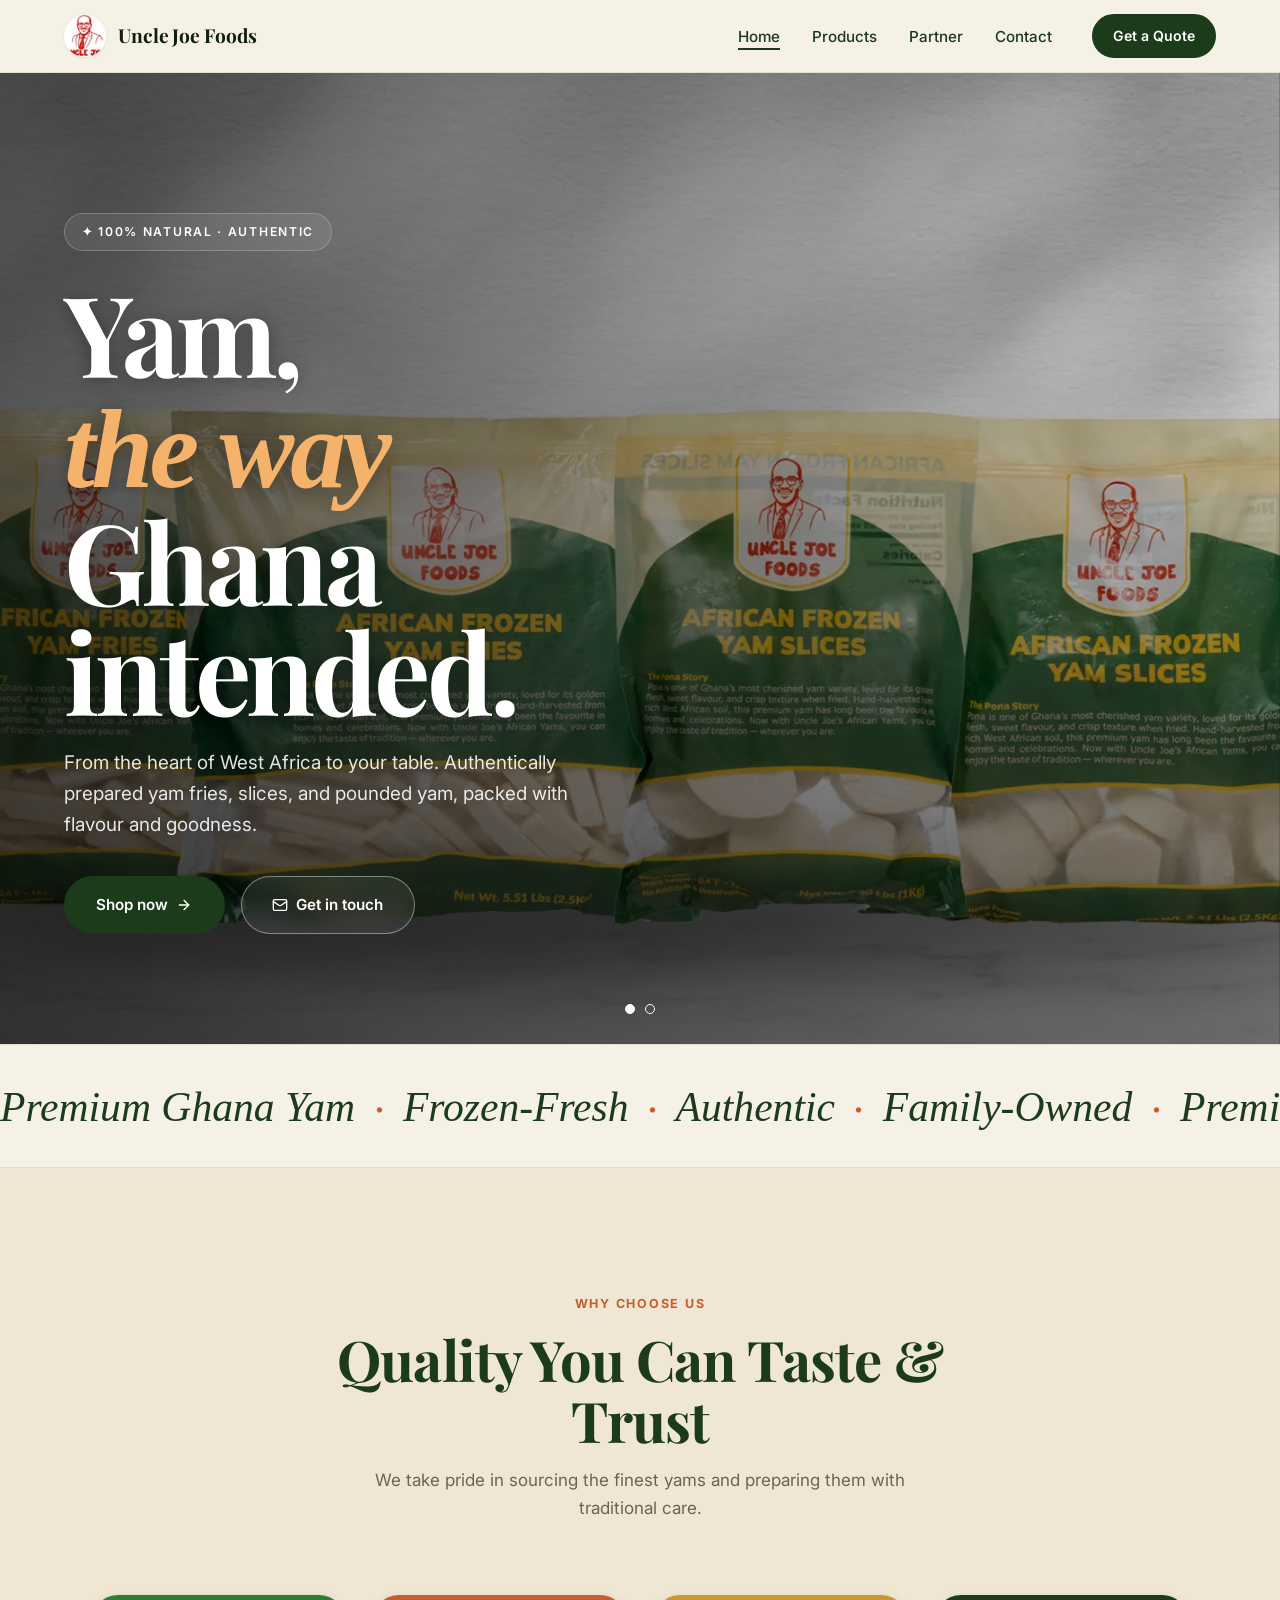
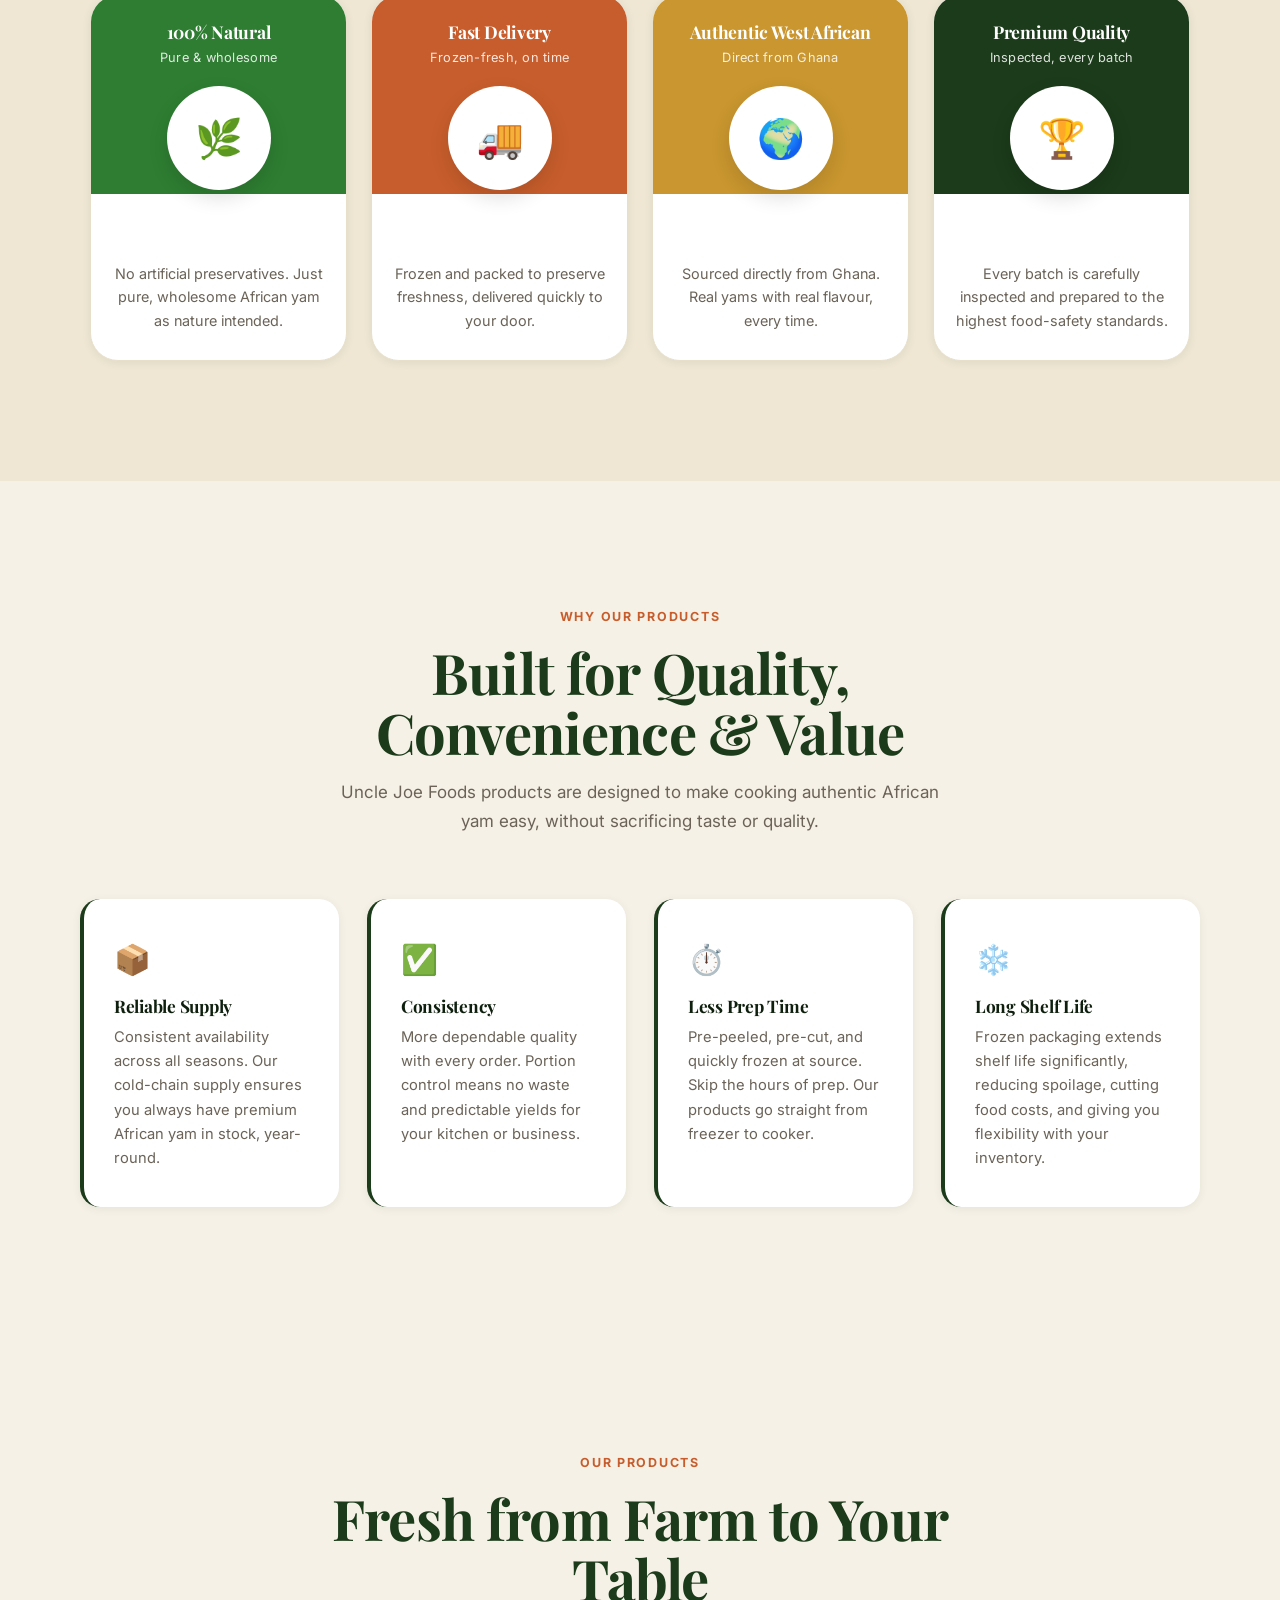
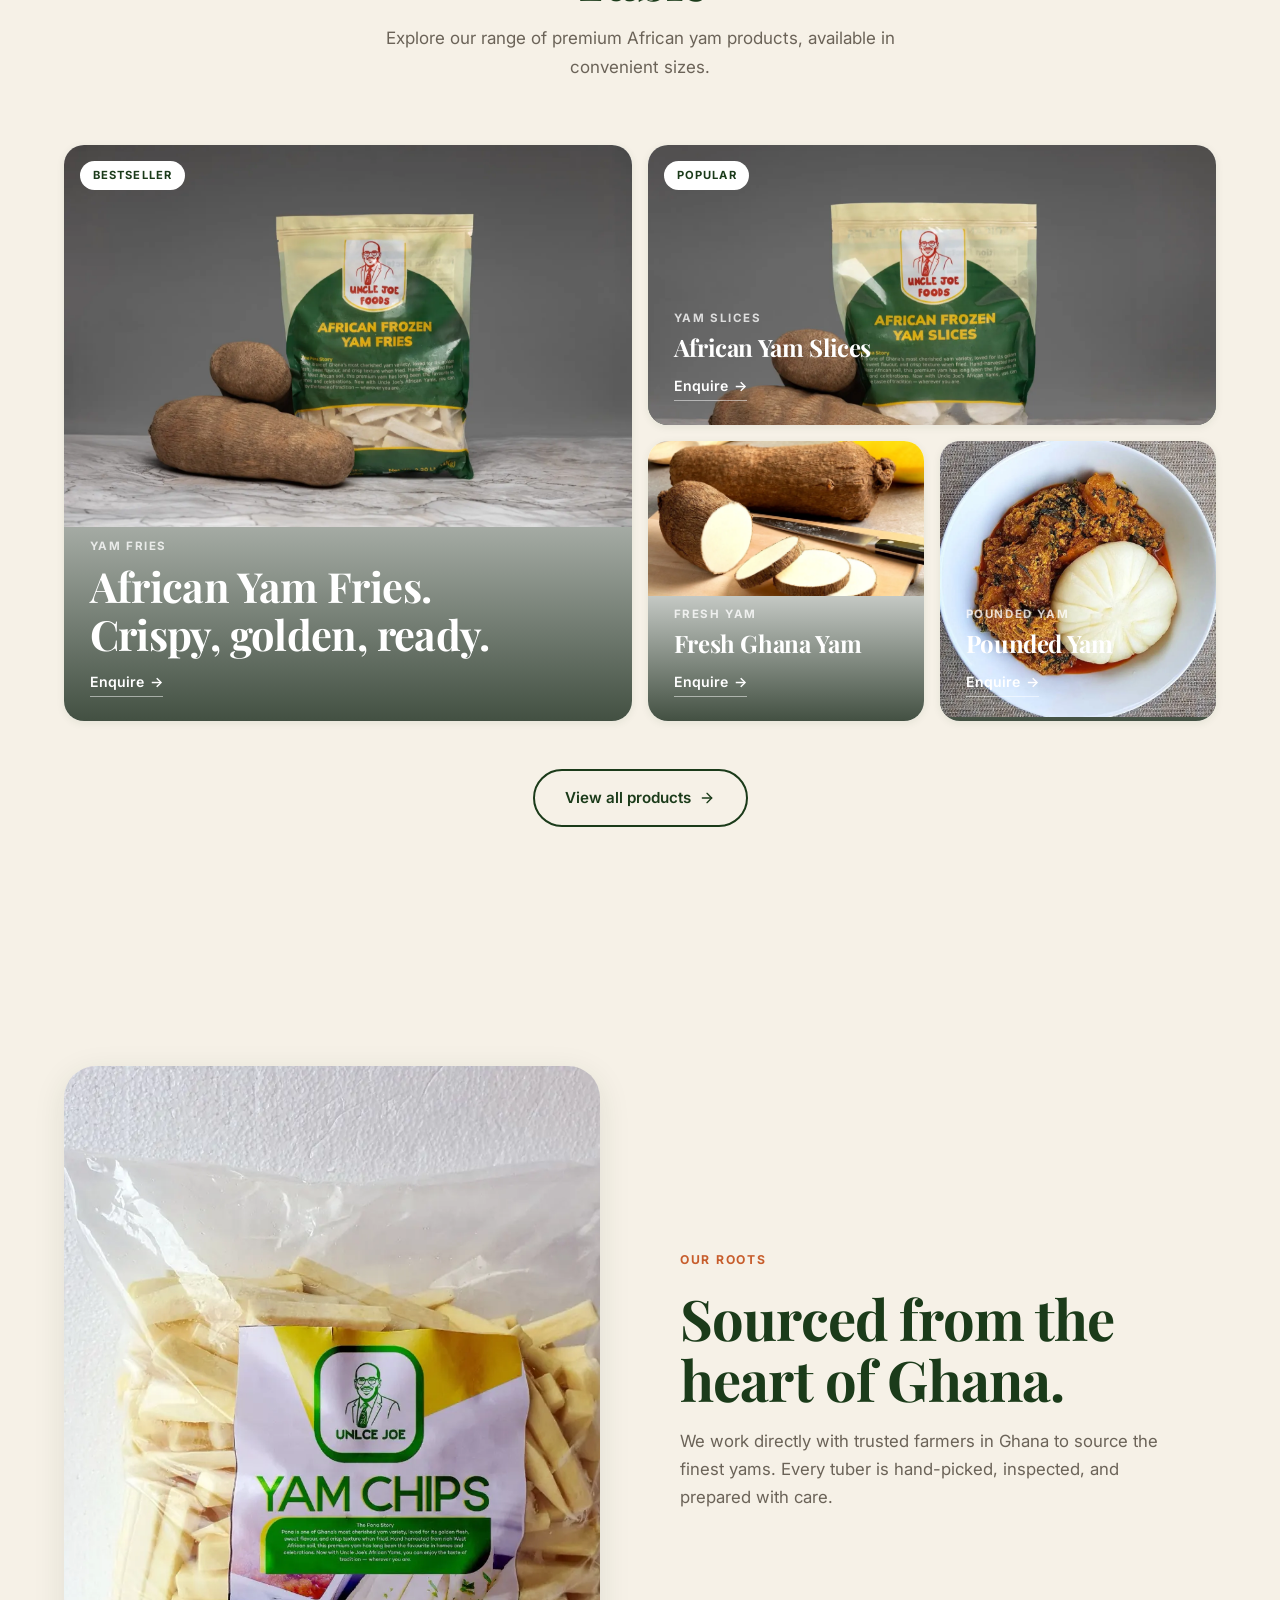
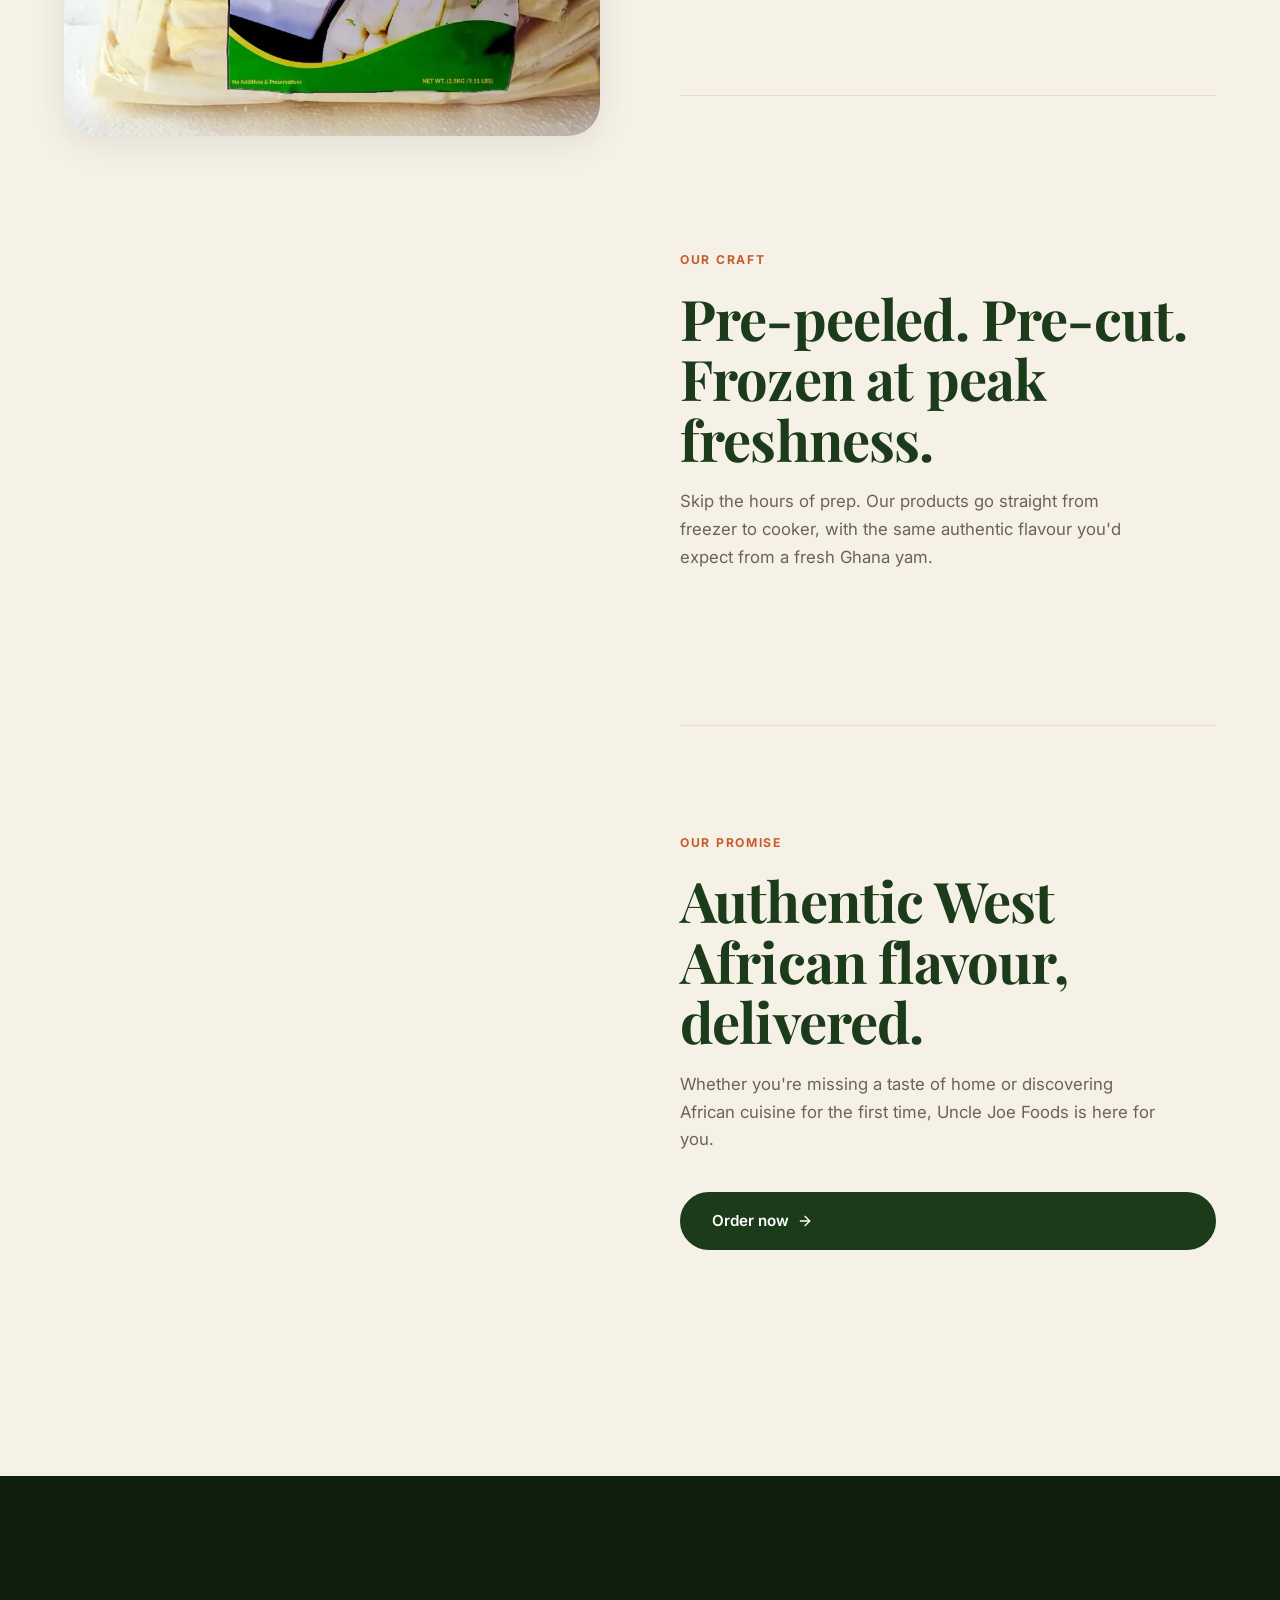
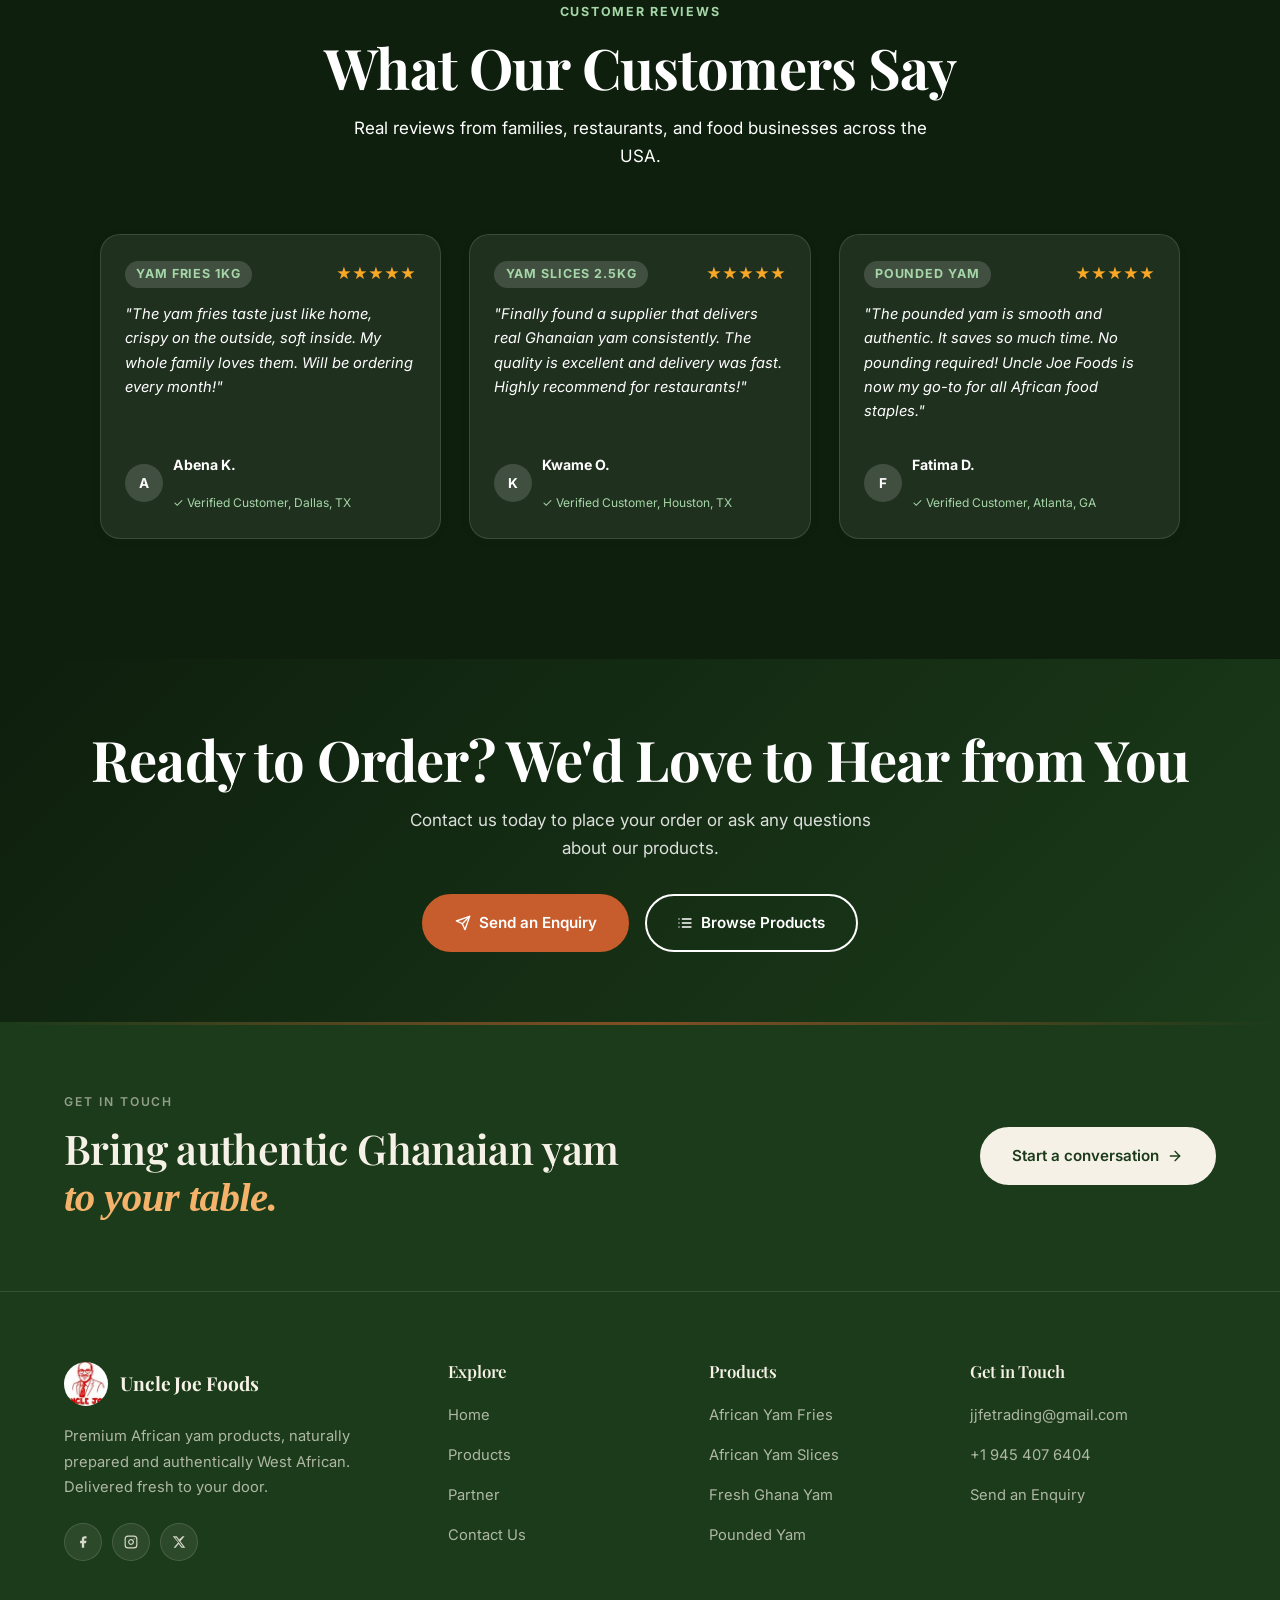
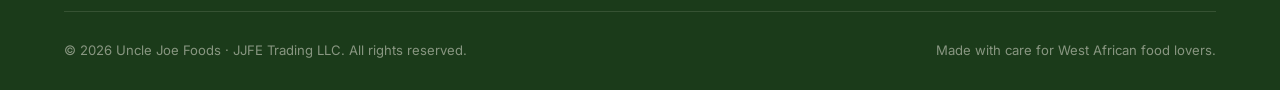
==== commit 99e01e05: "Performance: optimize images, add WebP, defer JS; redesign Why Choose Us cards; center partner cards" ====
--- a/index.html
+++ b/index.html
@@ -1,10 +1,26 @@
-<!DOCTYPE html>
+﻿<!DOCTYPE html>
 <html lang="en">
 <head>
   <meta charset="UTF-8" />
   <meta name="viewport" content="width=device-width, initial-scale=1.0" />
-  <title>Uncle Joe Foods — Premium African Yam Products</title>
-  <meta name="description" content="Uncle Joe Foods delivers premium African yam products — African Yam Fries, Yam Slices, Fresh Ghana Yam and Pounded Yam — straight to your door." />
+  <title>Uncle Joe Foods  |  Premium African Yam Products</title>
+  <meta name="description" content="Uncle Joe Foods delivers premium African yam products (African Yam Fries, Yam Slices, Fresh Ghana Yam and Pounded Yam) straight to your door." />
+
+  <!-- Favicon -->
+  <link rel="icon" type="image/webp" href="images/logo-nav.webp" />
+  <link rel="alternate icon" type="image/jpeg" href="images/logo-nav.jpg" />
+  <link rel="apple-touch-icon" href="images/logo.jpg" />
+
+  <!-- Preload hero image (above-the-fold) -->
+  <link rel="preload" as="image" href="images/banner-hero.webp" type="image/webp" fetchpriority="high" />
+
+  <!-- Open Graph / social sharing -->
+  <meta property="og:type" content="website" />
+  <meta property="og:title" content="Uncle Joe Foods | Premium African Yam Products" />
+  <meta property="og:description" content="Premium African yam products delivered fresh. Yam Fries, Yam Slices, Fresh Ghana Yam and Pounded Yam." />
+  <meta property="og:image" content="images/banner-hero.jpg" />
+  <meta name="twitter:card" content="summary_large_image" />
+  <meta name="theme-color" content="#2e7d32" />
 
   <!-- Google Fonts -->
   <link rel="preconnect" href="https://fonts.googleapis.com" />
@@ -12,9 +28,9 @@
   <link href="https://fonts.googleapis.com/css2?family=Inter:wght@400;500;600;700&family=Playfair+Display:wght@600;700&display=swap" rel="stylesheet" />
 
   <!-- Font Awesome (icons) -->
-  <link rel="stylesheet" href="https://cdnjs.cloudflare.com/ajax/libs/font-awesome/6.5.0/css/all.min.css" />
-
-  <link rel="stylesheet" href="css/style.css" />
+
+
+  <link rel="stylesheet" href="css/style.css?v=2" />
 </head>
 <body>
 
@@ -23,8 +39,11 @@
     <div class="container nav-inner">
 
       <a href="index.html" class="nav-logo" aria-label="Uncle Joe Foods Home">
-        <img src="images/logo.jpg" alt="Uncle Joe Foods Logo" />
-        <span class="nav-logo-text">Uncle Joe Foods<span>Premium African Yam</span></span>
+        <picture>
+          <source srcset="images/logo-nav.webp" type="image/webp" />
+          <img src="images/logo-nav.jpg" alt="Uncle Joe Foods Logo" width="80" height="96" decoding="async" />
+        </picture>
+        <span class="nav-logo-text">Uncle Joe Foods</span>
       </a>
 
       <nav aria-label="Main navigation">
@@ -45,40 +64,53 @@
   </header>
 
 
-  <!-- ════════════════════ HERO SLIDER ════════════════════ -->
+  <!-- ════════════════════ HERO (full-bleed editorial) ════════════════════ -->
   <section class="hero" id="hero" aria-label="Hero banner">
 
-    <div class="hero-bg" id="heroBg"
-         style="background-image: url('images/banner-hero.jpg');"
-         role="img" aria-label="Fresh African yam products"></div>
-
-    <div class="container">
-      <div class="hero-content reveal">
-        <span class="eyebrow">✦ 100% Natural &amp; Authentic</span>
-        <h1>Premium African Yam Products Delivered Fresh</h1>
+    <div class="hero-bg-stack" id="heroVisual" aria-hidden="true">
+      <div class="hero-bg hero-bg--a is-active"
+           style="background-image: url('images/banner-hero.jpg'); background-image: image-set(url('images/banner-hero.webp') type('image/webp'), url('images/banner-hero.jpg') type('image/jpeg'));"></div>
+      <div class="hero-bg hero-bg--b"
+           style="background-image: url('images/banner-hero-2.jpg'); background-image: image-set(url('images/banner-hero-2.webp') type('image/webp'), url('images/banner-hero-2.jpg') type('image/jpeg'));"></div>
+    </div>
+    <div class="hero-scrim" aria-hidden="true"></div>
+
+    <div class="container">
+      <div class="hero-content">
+        <span class="eyebrow">✦ 100% Natural · Authentic</span>
+        <h1 class="display-1">Yam,<br/><em>the way</em><br/>Ghana intended.</h1>
         <p>
-          From the heart of West Africa to your table — Uncle Joe Foods brings you
-          authentically prepared yam fries, slices, and more, packed with flavour and
-          goodness.
+          From the heart of West Africa to your table. Authentically prepared
+          yam fries, slices, and pounded yam, packed with flavour and goodness.
         </p>
         <div class="hero-actions">
-          <a href="products.html" class="btn btn-primary">
-            <i class="fas fa-shopping-basket"></i> Shop Now
+          <a href="products.html" class="btn btn-primary btn-magnetic">
+            Shop now
+            <svg xmlns="http://www.w3.org/2000/svg" width="16" height="16" viewBox="0 0 24 24" fill="none" stroke="currentColor" stroke-width="2" stroke-linecap="round" stroke-linejoin="round" aria-hidden="true"><path d="M5 12h14"/><path d="m12 5 7 7-7 7"/></svg>
           </a>
-          <a href="contact.html" class="btn btn-outline-white">
-            <i class="fas fa-envelope"></i> Get in Touch
+          <a href="contact.html" class="btn btn-ghost btn-magnetic">
+            <svg xmlns="http://www.w3.org/2000/svg" width="16" height="16" viewBox="0 0 24 24" fill="none" stroke="currentColor" stroke-width="2" stroke-linecap="round" stroke-linejoin="round" aria-hidden="true"><rect width="20" height="16" x="2" y="4" rx="2"/><path d="m22 7-8.97 5.7a1.94 1.94 0 0 1-2.06 0L2 7"/></svg>
+            Get in touch
           </a>
         </div>
       </div>
     </div>
 
-    <!-- Slide indicators -->
     <div class="hero-dots" role="group" aria-label="Hero slides">
       <button class="active" data-slide="0" aria-label="Slide 1"></button>
       <button data-slide="1" aria-label="Slide 2"></button>
     </div>
 
   </section>
+
+
+  <!-- ════════════════════ MARQUEE ════════════════════ -->
+  <div class="marquee" aria-hidden="true">
+    <div class="marquee__track">
+      <span>Premium Ghana Yam <span class="dot">·</span> Frozen-Fresh <span class="dot">·</span> Authentic <span class="dot">·</span> Family-Owned <span class="dot">·</span> Premium Ghana Yam <span class="dot">·</span> Frozen-Fresh <span class="dot">·</span> Authentic <span class="dot">·</span> Family-Owned <span class="dot">·</span>&nbsp;</span>
+      <span>Premium Ghana Yam <span class="dot">·</span> Frozen-Fresh <span class="dot">·</span> Authentic <span class="dot">·</span> Family-Owned <span class="dot">·</span> Premium Ghana Yam <span class="dot">·</span> Frozen-Fresh <span class="dot">·</span> Authentic <span class="dot">·</span> Family-Owned <span class="dot">·</span>&nbsp;</span>
+    </div>
+  </div>
 
 
   <!-- ════════════════════ FEATURES ════════════════════ -->
@@ -93,29 +125,49 @@
 
       <div class="features-grid">
 
-        <div class="feature-card reveal">
-          <div class="feature-card__icon">🌿</div>
-          <h3>100% Natural</h3>
-          <p>No artificial preservatives. Just pure, wholesome African yam as nature intended.</p>
-        </div>
-
-        <div class="feature-card reveal">
-          <div class="feature-card__icon">🚚</div>
-          <h3>Fast Delivery</h3>
-          <p>Frozen and packed to preserve freshness, delivered quickly to your door.</p>
-        </div>
-
-        <div class="feature-card reveal">
-          <div class="feature-card__icon">🌍</div>
-          <h3>Authentic West African</h3>
-          <p>Sourced directly from Ghana — real yams with real flavour, every time.</p>
-        </div>
-
-        <div class="feature-card reveal">
-          <div class="feature-card__icon">🏆</div>
-          <h3>Premium Quality</h3>
-          <p>Every batch is carefully inspected and prepared to the highest food-safety standards.</p>
-        </div>
+        <article class="feature-card feature-card--green reveal">
+          <div class="feature-card__top">
+            <h3>100% Natural</h3>
+            <span class="feature-card__sub">Pure &amp; wholesome</span>
+            <div class="feature-card__icon"><span aria-hidden="true">🌿</span></div>
+          </div>
+          <div class="feature-card__body">
+            <p>No artificial preservatives. Just pure, wholesome African yam as nature intended.</p>
+          </div>
+        </article>
+
+        <article class="feature-card feature-card--terra reveal">
+          <div class="feature-card__top">
+            <h3>Fast Delivery</h3>
+            <span class="feature-card__sub">Frozen-fresh, on time</span>
+            <div class="feature-card__icon"><span aria-hidden="true">🚚</span></div>
+          </div>
+          <div class="feature-card__body">
+            <p>Frozen and packed to preserve freshness, delivered quickly to your door.</p>
+          </div>
+        </article>
+
+        <article class="feature-card feature-card--gold reveal">
+          <div class="feature-card__top">
+            <h3>Authentic West African</h3>
+            <span class="feature-card__sub">Direct from Ghana</span>
+            <div class="feature-card__icon"><span aria-hidden="true">🌍</span></div>
+          </div>
+          <div class="feature-card__body">
+            <p>Sourced directly from Ghana. Real yams with real flavour, every time.</p>
+          </div>
+        </article>
+
+        <article class="feature-card feature-card--forest reveal">
+          <div class="feature-card__top">
+            <h3>Premium Quality</h3>
+            <span class="feature-card__sub">Inspected, every batch</span>
+            <div class="feature-card__icon"><span aria-hidden="true">🏆</span></div>
+          </div>
+          <div class="feature-card__body">
+            <p>Every batch is carefully inspected and prepared to the highest food-safety standards.</p>
+          </div>
+        </article>
 
       </div>
     </div>
@@ -129,16 +181,10 @@
       <div class="section-header">
         <span class="eyebrow">Why Our Products</span>
         <h2 id="benefits-heading">Built for Quality, Convenience &amp; Value</h2>
-        <p>Uncle Joe Foods products are designed to make cooking authentic African yam easy — without sacrificing taste or quality.</p>
+        <p>Uncle Joe Foods products are designed to make cooking authentic African yam easy, without sacrificing taste or quality.</p>
       </div>
 
       <div class="benefits-grid">
-
-        <div class="benefit-card reveal">
-          <div class="benefit-card__icon">🍟</div>
-          <h3>Product Offerings</h3>
-          <p>Yam Fries &amp; Yam Slices — two of West Africa's most loved yam preparations, perfectly processed and ready for your kitchen.</p>
-        </div>
 
         <div class="benefit-card reveal">
           <div class="benefit-card__icon">📦</div>
@@ -149,13 +195,13 @@
         <div class="benefit-card reveal">
           <div class="benefit-card__icon">✅</div>
           <h3>Consistency</h3>
-          <p>More dependable quality with every order — portion control means no waste and predictable yields for your kitchen or business.</p>
+          <p>More dependable quality with every order. Portion control means no waste and predictable yields for your kitchen or business.</p>
         </div>
 
         <div class="benefit-card reveal">
           <div class="benefit-card__icon">⏱️</div>
           <h3>Less Prep Time</h3>
-          <p>Pre-peeled, pre-cut, and quickly frozen at source. Skip the hours of prep — our products go straight from freezer to cooker.</p>
+          <p>Pre-peeled, pre-cut, and quickly frozen at source. Skip the hours of prep. Our products go straight from freezer to cooker.</p>
         </div>
 
         <div class="benefit-card reveal">
@@ -179,111 +225,115 @@
         <p>Explore our range of premium African yam products, available in convenient sizes.</p>
       </div>
 
-      <div class="products-grid">
-
-        <!-- Product 1 -->
-        <article class="product-card reveal">
-          <div class="product-card__img">
-            <img src="images/yam-fries-styled.jpg" alt="African Yam Fries 1kg" loading="lazy" />
-            <span class="product-card__badge">Bestseller</span>
-          </div>
-          <div class="product-card__body">
-            <p class="product-card__category">Yam Fries</p>
-            <h3 class="product-card__name">African Yam Fries</h3>
-            <p class="product-card__desc">Crispy, golden yam fries made from premium Ghana yam — the perfect side dish or snack.</p>
-            <div class="product-card__footer">
-              <span class="product-card__weight">1kg &amp; 2.5kg</span>
-              <a href="contact.html" class="product-card__inquiry">Enquire →</a>
-            </div>
-          </div>
-        </article>
-
-        <!-- Product 2 -->
-        <article class="product-card reveal">
-          <div class="product-card__img">
-            <img src="images/yam-slices-styled.jpg" alt="African Yam Slices 1kg" loading="lazy" />
-            <span class="product-card__badge">Popular</span>
-          </div>
-          <div class="product-card__body">
-            <p class="product-card__category">Yam Slices</p>
-            <h3 class="product-card__name">African Yam Slices</h3>
-            <p class="product-card__desc">Premium sliced African yam, ready to cook in your favourite style — fried, boiled or roasted.</p>
-            <div class="product-card__footer">
-              <span class="product-card__weight">1kg &amp; 2.5kg</span>
-              <a href="contact.html" class="product-card__inquiry">Enquire →</a>
-            </div>
-          </div>
-        </article>
-
-        <!-- Product 3 -->
-        <article class="product-card reveal">
-          <div class="product-card__img">
-            <img src="images/fresh-ghana-yam.jpg" alt="Fresh Ghana Yam" loading="lazy" />
-          </div>
-          <div class="product-card__body">
-            <p class="product-card__category">Fresh Yam</p>
-            <h3 class="product-card__name">Fresh Ghana Yam</h3>
-            <p class="product-card__desc">Whole fresh Ghana yam imported directly — full of nutrients and authentic West African flavour.</p>
-            <div class="product-card__footer">
-              <span class="product-card__weight">Varies</span>
-              <a href="contact.html" class="product-card__inquiry">Enquire →</a>
-            </div>
-          </div>
-        </article>
-
-        <!-- Product 4 -->
-        <article class="product-card reveal">
-          <div class="product-card__img">
-            <img src="images/pounded-yam.jpg" alt="Pounded Yam" loading="lazy" />
-          </div>
-          <div class="product-card__body">
-            <p class="product-card__category">Pounded Yam</p>
-            <h3 class="product-card__name">Pounded Yam</h3>
-            <p class="product-card__desc">Smooth, fluffy pounded yam — a West African staple, made easy. Just heat and serve with your favourite soup.</p>
-            <div class="product-card__footer">
-              <span class="product-card__weight">Various sizes</span>
-              <a href="contact.html" class="product-card__inquiry">Enquire →</a>
-            </div>
-          </div>
-        </article>
-
-      </div>
-
-      <div style="text-align:center; margin-top: 40px;">
-        <a href="products.html" class="btn btn-outline">
-          View All Products <i class="fas fa-arrow-right"></i>
-        </a>
-      </div>
-
-    </div>
-  </section>
-
-
-  <!-- ════════════════════ ABOUT STRIP ════════════════════ -->
-  <div class="about-strip" aria-label="About Uncle Joe Foods">
-
-    <div class="about-strip__img">
-      <img src="images/farm-photo-1.jpg" alt="Yam farm in Ghana" loading="lazy" />
-    </div>
-
-    <div class="about-strip__content reveal">
-      <p style="color:#a5d6a7; font-size:.85rem; font-weight:700; text-transform:uppercase; letter-spacing:.1em;">Our Story</p>
-      <h2>Bringing West Africa's Best to Your Kitchen</h2>
-      <p>
-        Uncle Joe Foods was founded with a simple mission — to make authentic West African
-        yam products accessible to everyone. We work directly with trusted farmers in Ghana
-        to source the finest yams, then prepare and pack them with care.
-      </p>
-      <p>
-        Whether you are missing a taste of home or discovering African cuisine for the first
-        time, Uncle Joe Foods is here for you.
-      </p>
-      <a href="contact.html" class="btn btn-outline-white" style="margin-top:.5rem;">
-        Contact Us <i class="fas fa-arrow-right"></i>
-      </a>
-    </div>
-
-  </div>
+      <div class="bento-grid">
+
+        <!-- Bento 1 (large) -->
+        <a href="contact.html" class="bento-card bento-card--lg reveal">
+          <picture>
+            <source srcset="images/yam-fries-styled.webp" type="image/webp" />
+            <img src="images/yam-fries-styled.jpg" alt="African Yam Fries" width="1600" height="1077" loading="lazy" decoding="async" />
+          </picture>
+          <span class="bento-card__badge">Bestseller</span>
+          <div class="bento-card__body">
+            <p class="bento-card__category">Yam Fries</p>
+            <h3>African Yam Fries.<br/>Crispy, golden, ready.</h3>
+            <span class="bento-card__cta">Enquire <span aria-hidden="true">→</span></span>
+          </div>
+        </a>
+
+        <!-- Bento 2 (wide) -->
+        <a href="contact.html" class="bento-card reveal">
+          <picture>
+            <source srcset="images/yam-slices-styled.webp" type="image/webp" />
+            <img src="images/yam-slices-styled.jpg" alt="African Yam Slices" width="1600" height="1046" loading="lazy" decoding="async" />
+          </picture>
+          <span class="bento-card__badge">Popular</span>
+          <div class="bento-card__body">
+            <p class="bento-card__category">Yam Slices</p>
+            <h3>African Yam Slices</h3>
+            <span class="bento-card__cta">Enquire <span aria-hidden="true">→</span></span>
+          </div>
+        </a>
+
+        <!-- Bento 3 -->
+        <a href="contact.html" class="bento-card reveal">
+          <picture>
+            <source srcset="images/fresh-ghana-yam.webp" type="image/webp" />
+            <img src="images/fresh-ghana-yam.jpg" alt="Fresh Ghana Yam" width="1200" height="675" loading="lazy" decoding="async" />
+          </picture>
+          <div class="bento-card__body">
+            <p class="bento-card__category">Fresh Yam</p>
+            <h3>Fresh Ghana Yam</h3>
+            <span class="bento-card__cta">Enquire <span aria-hidden="true">→</span></span>
+          </div>
+        </a>
+
+        <!-- Bento 4 -->
+        <a href="contact.html" class="bento-card reveal">
+          <picture>
+            <source srcset="images/pounded-yam.webp" type="image/webp" />
+            <img src="images/pounded-yam.jpg" alt="Pounded Yam" width="800" height="800" loading="lazy" decoding="async" />
+          </picture>
+          <div class="bento-card__body">
+            <p class="bento-card__category">Pounded Yam</p>
+            <h3>Pounded Yam</h3>
+            <span class="bento-card__cta">Enquire <span aria-hidden="true">→</span></span>
+          </div>
+        </a>
+
+      </div>
+
+      <div style="text-align:center; margin-top: 48px;">
+        <a href="products.html" class="btn btn-outline btn-magnetic">
+          View all products <svg xmlns="http://www.w3.org/2000/svg" width="16" height="16" viewBox="0 0 24 24" fill="none" stroke="currentColor" stroke-width="2" stroke-linecap="round" stroke-linejoin="round" aria-hidden="true"><path d="M5 12h14"/><path d="m12 5 7 7-7 7"/></svg>
+        </a>
+      </div>
+
+    </div>
+  </section>
+
+
+  <!-- ════════════════════ STICKY STORY ════════════════════ -->
+  <section class="section sticky-story" aria-labelledby="story-heading">
+    <div class="container">
+      <div class="sticky-story__grid">
+
+        <div class="sticky-story__visual">
+          <picture>
+            <source srcset="images/farm-photo-1.webp" type="image/webp" />
+            <img src="images/farm-photo-1.jpg" alt="Yam farm in Ghana" width="1400" height="1050" loading="lazy" decoding="async" />
+          </picture>
+        </div>
+
+        <div class="sticky-story__text">
+
+          <article class="reveal">
+            <span class="eyebrow">Our roots</span>
+            <h2 id="story-heading">Sourced from the heart of Ghana.</h2>
+            <p>We work directly with trusted farmers in Ghana to source the finest yams. Every tuber is hand-picked, inspected, and prepared with care.</p>
+          </article>
+
+          <article class="reveal">
+            <span class="eyebrow">Our craft</span>
+            <h2>Pre-peeled. Pre-cut. Frozen at peak freshness.</h2>
+            <p>Skip the hours of prep. Our products go straight from freezer to cooker, with the same authentic flavour you'd expect from a fresh Ghana yam.</p>
+          </article>
+
+          <article class="reveal">
+            <span class="eyebrow">Our promise</span>
+            <h2>Authentic West African flavour, delivered.</h2>
+            <p>Whether you're missing a taste of home or discovering African cuisine for the first time, Uncle Joe Foods is here for you.</p>
+            <a href="contact.html" class="btn btn-primary btn-magnetic" style="margin-top:1.4rem;">
+              Order now
+              <svg xmlns="http://www.w3.org/2000/svg" width="16" height="16" viewBox="0 0 24 24" fill="none" stroke="currentColor" stroke-width="2" stroke-linecap="round" stroke-linejoin="round" aria-hidden="true"><path d="M5 12h14"/><path d="m12 5 7 7-7 7"/></svg>
+            </a>
+          </article>
+
+        </div>
+
+      </div>
+    </div>
+  </section>
 
 
   <!-- ════════════════════ CUSTOMER REVIEWS ════════════════════ -->
@@ -303,12 +353,12 @@
             <span class="review-card__product" style="background:rgba(255,255,255,.15); color:#a5d6a7;">Yam Fries 1kg</span>
             <span class="review-card__stars">★★★★★</span>
           </div>
-          <p class="review-card__text">"The yam fries taste just like home — crispy on the outside, soft inside. My whole family loves them. Will be ordering every month!"</p>
+          <p class="review-card__text">"The yam fries taste just like home, crispy on the outside, soft inside. My whole family loves them. Will be ordering every month!"</p>
           <div class="review-card__author">
             <div class="review-card__avatar" style="background:rgba(255,255,255,.15); color:#fff;">A</div>
             <div>
               <p class="review-card__name" style="color:#fff;">Abena K.</p>
-              <p class="review-card__verified" style="color:#a5d6a7;">✓ Verified Customer — Dallas, TX</p>
+              <p class="review-card__verified" style="color:#a5d6a7;">✓ Verified Customer, Dallas, TX</p>
             </div>
           </div>
         </div>
@@ -323,7 +373,7 @@
             <div class="review-card__avatar" style="background:rgba(255,255,255,.15); color:#fff;">K</div>
             <div>
               <p class="review-card__name" style="color:#fff;">Kwame O.</p>
-              <p class="review-card__verified" style="color:#a5d6a7;">✓ Verified Customer — Houston, TX</p>
+              <p class="review-card__verified" style="color:#a5d6a7;">✓ Verified Customer, Houston, TX</p>
             </div>
           </div>
         </div>
@@ -333,12 +383,12 @@
             <span class="review-card__product" style="background:rgba(255,255,255,.15); color:#a5d6a7;">Pounded Yam</span>
             <span class="review-card__stars">★★★★★</span>
           </div>
-          <p class="review-card__text">"The pounded yam is smooth and authentic. It saves so much time — no pounding required! Uncle Joe Foods is now my go-to for all African food staples."</p>
+          <p class="review-card__text">"The pounded yam is smooth and authentic. It saves so much time. No pounding required! Uncle Joe Foods is now my go-to for all African food staples."</p>
           <div class="review-card__author">
             <div class="review-card__avatar" style="background:rgba(255,255,255,.15); color:#fff;">F</div>
             <div>
               <p class="review-card__name" style="color:#fff;">Fatima D.</p>
-              <p class="review-card__verified" style="color:#a5d6a7;">✓ Verified Customer — Atlanta, GA</p>
+              <p class="review-card__verified" style="color:#a5d6a7;">✓ Verified Customer, Atlanta, GA</p>
             </div>
           </div>
         </div>
@@ -355,10 +405,10 @@
       <p>Contact us today to place your order or ask any questions about our products.</p>
       <div class="cta-banner__actions">
         <a href="contact.html" class="btn btn-accent">
-          <i class="fas fa-paper-plane"></i> Send an Enquiry
+          <svg xmlns="http://www.w3.org/2000/svg" width="16" height="16" viewBox="0 0 24 24" fill="none" stroke="currentColor" stroke-width="2" stroke-linecap="round" stroke-linejoin="round" aria-hidden="true"><path d="m22 2-7 20-4-9-9-4Z"/><path d="M22 2 11 13"/></svg> Send an Enquiry
         </a>
         <a href="products.html" class="btn btn-outline-white">
-          <i class="fas fa-list"></i> Browse Products
+          <svg xmlns="http://www.w3.org/2000/svg" width="16" height="16" viewBox="0 0 24 24" fill="none" stroke="currentColor" stroke-width="2" stroke-linecap="round" stroke-linejoin="round" aria-hidden="true"><line x1="8" x2="21" y1="6" y2="6"/><line x1="8" x2="21" y1="12" y2="12"/><line x1="8" x2="21" y1="18" y2="18"/><line x1="3" x2="3.01" y1="6" y2="6"/><line x1="3" x2="3.01" y1="12" y2="12"/><line x1="3" x2="3.01" y1="18" y2="18"/></svg> Browse Products
         </a>
       </div>
     </div>
@@ -367,26 +417,48 @@
 
   <!-- ════════════════════ FOOTER ════════════════════ -->
   <footer class="site-footer" aria-label="Site footer">
+
+    <!-- CTA strip -->
+    <div class="footer-cta">
+      <div class="container footer-cta__inner">
+        <div>
+          <p class="footer-cta__eyebrow">Get in touch</p>
+          <h2 class="footer-cta__title">Bring authentic Ghanaian yam<br/><em>to your table.</em></h2>
+        </div>
+        <a href="contact.html" class="btn btn-primary btn-magnetic">
+          Start a conversation
+          <svg xmlns="http://www.w3.org/2000/svg" width="16" height="16" viewBox="0 0 24 24" fill="none" stroke="currentColor" stroke-width="2" stroke-linecap="round" stroke-linejoin="round" aria-hidden="true"><path d="M5 12h14"/><path d="m12 5 7 7-7 7"/></svg>
+        </a>
+      </div>
+    </div>
+
     <div class="container">
       <div class="footer-grid">
 
         <!-- Brand -->
         <div class="footer-brand">
-          <img src="images/logo.jpg" alt="Uncle Joe Foods" />
-          <p>Premium African yam products — naturally prepared, authentically West African. Delivered fresh to your door.</p>
-          <div class="social-links" style="margin-top:16px;">
-            <a href="#" class="social-link" aria-label="Facebook"><i class="fab fa-facebook-f"></i></a>
-            <a href="#" class="social-link" aria-label="Instagram"><i class="fab fa-instagram"></i></a>
-            <a href="#" class="social-link" aria-label="Twitter"><i class="fab fa-x-twitter"></i></a>
+          <a href="index.html" class="footer-logo" aria-label="Uncle Joe Foods Home">
+            <picture>
+              <source srcset="images/logo-nav.webp" type="image/webp" />
+              <img src="images/logo-nav.jpg" alt="" width="80" height="96" loading="lazy" decoding="async" />
+            </picture>
+            <span>Uncle Joe Foods</span>
+          </a>
+          <p>Premium African yam products, naturally prepared and authentically West African. Delivered fresh to your door.</p>
+          <div class="social-links">
+            <a href="#" class="social-link" aria-label="Facebook"><svg xmlns="http://www.w3.org/2000/svg" width="14" height="14" viewBox="0 0 24 24" fill="currentColor" aria-hidden="true"><path d="M18 2h-3a5 5 0 0 0-5 5v3H7v4h3v8h4v-8h3l1-4h-4V7a1 1 0 0 1 1-1h3z"/></svg></a>
+            <a href="#" class="social-link" aria-label="Instagram"><svg xmlns="http://www.w3.org/2000/svg" width="14" height="14" viewBox="0 0 24 24" fill="none" stroke="currentColor" stroke-width="2" stroke-linecap="round" stroke-linejoin="round" aria-hidden="true"><rect width="20" height="20" x="2" y="2" rx="5" ry="5"/><path d="M16 11.37A4 4 0 1 1 12.63 8 4 4 0 0 1 16 11.37z"/><line x1="17.5" x2="17.51" y1="6.5" y2="6.5"/></svg></a>
+            <a href="#" class="social-link" aria-label="Twitter"><svg xmlns="http://www.w3.org/2000/svg" width="14" height="14" viewBox="0 0 24 24" fill="currentColor" aria-hidden="true"><path d="M18.244 2.25h3.308l-7.227 8.26 8.502 11.24H16.17l-4.714-6.231-5.401 6.231H2.746l7.73-8.835L1.254 2.25H8.08l4.258 5.63 5.906-5.63Zm-1.161 17.52h1.833L7.084 4.126H5.117z"/></svg></a>
           </div>
         </div>
 
         <!-- Quick Links -->
         <div class="footer-col">
-          <h4>Quick Links</h4>
+          <h4>Explore</h4>
           <ul>
             <li><a href="index.html">Home</a></li>
             <li><a href="products.html">Products</a></li>
+            <li><a href="partner.html">Partner</a></li>
             <li><a href="contact.html">Contact Us</a></li>
           </ul>
         </div>
@@ -415,12 +487,12 @@
       </div>
 
       <div class="footer-bottom">
-        <span>© <span id="year"></span> Uncle Joe Foods / JJFE Trading LLC. All rights reserved.</span>
-        <span>Made with ♥ for West African food lovers</span>
+        <span>© <span id="year"></span> Uncle Joe Foods · JJFE Trading LLC. All rights reserved.</span>
+        <span>Made with care for West African food lovers.</span>
       </div>
     </div>
   </footer>
 
-  <script src="js/main.js"></script>
+  <script src="js/main.js" defer></script>
 </body>
 </html>
--- a/css/style.css
+++ b/css/style.css
@@ -4,29 +4,58 @@
 
 /* ── Custom Properties ───────────────────────────────────── */
 :root {
-  --clr-primary:    #2e7d32;   /* forest green  */
-  --clr-primary-dk: #1b5e20;   /* dark green    */
-  --clr-primary-lt: #4caf50;   /* light green   */
-  --clr-accent:     #e65100;   /* burnt orange  */
-  --clr-accent-lt:  #ff6d00;
-  --clr-text:       #1a1a1a;
-  --clr-text-muted: #555;
-  --clr-bg:         #ffffff;
-  --clr-bg-light:   #f1f8e9;
-  --clr-bg-dark:    #1b5e20;
-  --clr-border:     #dcedc8;
+  /* Editorial palette: cream + deep forest + terracotta */
+  --clr-cream:        #F6F1E7;
+  --clr-cream-dk:     #EFE7D4;
+  --clr-paper:        #FFFFFF;
+  --clr-forest:       #1B3B1A;
+  --clr-forest-dk:    #0E1F0D;
+  --clr-forest-lt:    #2E7D32;
+  --clr-terracotta:   #C75D2C;
+  --clr-terracotta-lt:#E37A47;
+
+  --clr-primary:    var(--clr-forest);
+  --clr-primary-dk: var(--clr-forest-dk);
+  --clr-primary-lt: var(--clr-forest-lt);
+  --clr-accent:     var(--clr-terracotta);
+  --clr-accent-lt:  var(--clr-terracotta-lt);
+
+  --clr-text:       var(--clr-forest);
+  --clr-text-muted: #6B6358;
+  --clr-bg:         var(--clr-cream);
+  --clr-bg-light:   var(--clr-cream-dk);
+  --clr-bg-dark:    var(--clr-forest-dk);
+  --clr-border:     #E8DFCB;
 
   --font-heading: 'Playfair Display', Georgia, serif;
   --font-body:    'Inter', 'Segoe UI', Arial, sans-serif;
 
-  --shadow-sm: 0 2px 8px rgba(0,0,0,.08);
-  --shadow-md: 0 6px 24px rgba(0,0,0,.12);
-  --shadow-lg: 0 12px 40px rgba(0,0,0,.16);
-
-  --radius:    8px;
-  --radius-lg: 16px;
-  --max-w:     1200px;
-  --transition: .25s ease;
+  --shadow-sm: 0 2px 8px rgba(27,59,26,.08);
+  --shadow-md: 0 8px 32px rgba(27,59,26,.10);
+  --shadow-lg: 0 20px 60px rgba(27,59,26,.16);
+
+  --radius:    10px;
+  --radius-lg: 20px;
+  --radius-xl: 32px;
+  --max-w:     1240px;
+
+  --ease-out-expo: cubic-bezier(0.16, 1, 0.3, 1);
+  --ease-apple:    cubic-bezier(0.25, 0.1, 0.25, 1);
+  --transition: .35s var(--ease-apple);
+}
+
+/* ── View Transitions API (cross-page fades, Chromium) ──── */
+@view-transition { navigation: auto; }
+::view-transition-old(root),
+::view-transition-new(root) {
+  animation-duration: .35s;
+  animation-timing-function: cubic-bezier(0.25, 0.1, 0.25, 1);
+}
+
+/* ── Initial page-load fade ─────────────────────────────── */
+@keyframes ujfPageFadeIn {
+  from { opacity: 0; }
+  to   { opacity: 1; }
 }
 
 /* ── Reset / Base ────────────────────────────────────────── */
@@ -39,23 +68,43 @@
   color: var(--clr-text);
   background: var(--clr-bg);
   line-height: 1.65;
-  font-size: 16px;
+  font-size: 17px;
+  -webkit-font-smoothing: antialiased;
+  -moz-osx-font-smoothing: grayscale;
+  animation: ujfPageFadeIn .5s var(--ease-out-expo) both;
 }
 
 img { max-width: 100%; height: auto; display: block; }
 a  { color: inherit; text-decoration: none; }
 ul { list-style: none; }
 
+::selection { background: var(--clr-accent); color: #fff; }
+
 /* ── Typography ──────────────────────────────────────────── */
 h1, h2, h3, h4 {
   font-family: var(--font-heading);
-  line-height: 1.2;
+  line-height: 1.08;
   color: var(--clr-text);
-}
-h1 { font-size: clamp(2rem, 5vw, 3.5rem); }
-h2 { font-size: clamp(1.6rem, 3.5vw, 2.6rem); }
-h3 { font-size: clamp(1.2rem, 2.5vw, 1.8rem); }
-h4 { font-size: 1.1rem; }
+  letter-spacing: -.015em;
+}
+h1 { font-size: clamp(2.5rem, 7vw, 5.25rem); letter-spacing: -.025em; }
+h2 { font-size: clamp(1.85rem, 4.5vw, 3.5rem); }
+h3 { font-size: clamp(1.2rem, 2.4vw, 1.7rem); }
+h4 { font-size: 1.05rem; }
+
+.display-1 {
+  font-family: var(--font-heading);
+  font-size: clamp(3rem, 9.5vw, 7rem);
+  line-height: .98;
+  letter-spacing: -.035em;
+  font-weight: 700;
+  color: var(--clr-text);
+}
+.display-1 em {
+  font-style: italic;
+  color: var(--clr-accent);
+  font-weight: 600;
+}
 
 p { margin-bottom: 1rem; color: var(--clr-text-muted); }
 p:last-child { margin-bottom: 0; }
@@ -67,7 +116,7 @@
   margin-inline: auto;
 }
 
-.section { padding: 80px 0; }
+.section { padding: 120px 0; }
 .section--dark {
   background: var(--clr-bg-dark);
   color: #fff;
@@ -79,16 +128,18 @@
 
 .section-header {
   text-align: center;
-  margin-bottom: 50px;
+  margin-bottom: 64px;
+  max-width: 720px;
+  margin-inline: auto;
 }
 .section-header .eyebrow {
   display: inline-block;
-  font-size: .85rem;
+  font-size: .78rem;
   font-weight: 700;
-  letter-spacing: .12em;
+  letter-spacing: .14em;
   text-transform: uppercase;
-  color: var(--clr-primary);
-  margin-bottom: .5rem;
+  color: var(--clr-accent);
+  margin-bottom: .9rem;
 }
 .section--dark .section-header .eyebrow { color: #a5d6a7; }
 
@@ -152,8 +203,10 @@
   position: sticky;
   top: 0;
   z-index: 999;
-  background: #fff;
-  box-shadow: var(--shadow-sm);
+  background: rgba(246, 241, 231, .85);
+  backdrop-filter: saturate(180%) blur(14px);
+  -webkit-backdrop-filter: saturate(180%) blur(14px);
+  border-bottom: 1px solid var(--clr-border);
 }
 
 .nav-inner {
@@ -164,9 +217,15 @@
 }
 
 .nav-logo img {
-  height: 52px;
-  width: auto;
-  object-fit: contain;
+  /* Round badge icon — crop to top portion to show character art,
+     hiding "YAM CHIPS" baked-in text from the lower part of the source. */
+  width: 42px;
+  height: 42px;
+  border-radius: 50%;
+  object-fit: cover;
+  object-position: center 30%;
+  flex-shrink: 0;
+  box-shadow: 0 1px 3px rgba(0,0,0,.08);
 }
 
 .nav-links {
@@ -174,14 +233,14 @@
   align-items: center;
   gap: 2rem;
 }
-.nav-links a {
+.nav-links a:not(.btn) {
   font-weight: 500;
   font-size: .95rem;
   color: var(--clr-text);
   position: relative;
   transition: color var(--transition);
 }
-.nav-links a::after {
+.nav-links a:not(.btn)::after {
   content: '';
   position: absolute;
   bottom: -4px; left: 0;
@@ -189,11 +248,15 @@
   background: var(--clr-primary);
   transition: width var(--transition);
 }
-.nav-links a:hover,
-.nav-links a.active { color: var(--clr-primary); }
-.nav-links a:hover::after,
-.nav-links a.active::after { width: 100%; }
-.nav-links .btn { margin-left: .5rem; }
+.nav-links a:not(.btn):hover,
+.nav-links a:not(.btn).active { color: var(--clr-primary); }
+.nav-links a:not(.btn):hover::after,
+.nav-links a:not(.btn).active::after { width: 100%; }
+.nav-links .btn {
+  margin-left: .5rem;
+  padding: .55rem 1.2rem;
+  font-size: .88rem;
+}
 
 .nav-toggle {
   display: none;
@@ -214,63 +277,135 @@
 .nav-toggle.open span:nth-child(2) { opacity: 0; }
 .nav-toggle.open span:nth-child(3) { transform: translateY(-7px) rotate(-45deg); }
 
-/* ── Hero ────────────────────────────────────────────────── */
+/* ── Hero (full-bleed editorial with text overlay) ───────── */
 .hero {
   position: relative;
-  min-height: 90vh;
+  background: #1a1a1a;
+  min-height: clamp(620px, 92vh, 880px);
+  padding: 140px 0 110px;
+  overflow: hidden;
+  isolation: isolate;
   display: flex;
   align-items: center;
-  overflow: hidden;
+}
+.hero-bg-stack {
+  position: absolute;
+  inset: 0;
+  z-index: 0;
+  will-change: transform;
 }
 .hero-bg {
   position: absolute;
   inset: 0;
   background-size: cover;
-  background-position: center;
-  filter: brightness(.55);
-}
+  background-position: center 60%;
+  background-repeat: no-repeat;
+  opacity: 0;
+  transition: opacity 1.2s ease-in-out;
+  will-change: opacity;
+}
+.hero-bg.is-active { opacity: 1; }
+
+/* Readability scrim — vertical + left-side darken */
+.hero-scrim {
+  position: absolute;
+  inset: 0;
+  z-index: 1;
+  background:
+    linear-gradient(90deg, rgba(0,0,0,.62) 0%, rgba(0,0,0,.38) 45%, rgba(0,0,0,.15) 100%),
+    linear-gradient(180deg, rgba(0,0,0,.15) 0%, rgba(0,0,0,0) 35%, rgba(0,0,0,.45) 100%);
+  pointer-events: none;
+}
+
 .hero-content {
   position: relative;
-  z-index: 1;
-  color: #fff;
-  max-width: 680px;
+  z-index: 2;
+  max-width: 720px;
+  color: #fff;
 }
 .hero-content .eyebrow {
-  display: inline-block;
-  background: rgba(255,255,255,.15);
-  border: 1px solid rgba(255,255,255,.35);
-  color: #fff;
-  font-size: .8rem;
-  font-weight: 700;
-  letter-spacing: .12em;
+  display: inline-flex;
+  align-items: center;
+  gap: .5rem;
+  background: rgba(255,255,255,.08);
+  backdrop-filter: blur(8px);
+  -webkit-backdrop-filter: blur(8px);
+  border: 1px solid rgba(255,255,255,.22);
+  color: #fff;
+  font-size: .76rem;
+  font-weight: 600;
+  letter-spacing: .14em;
   text-transform: uppercase;
-  padding: .3rem .9rem;
+  padding: .5rem 1.05rem;
   border-radius: 50px;
-  margin-bottom: 1.2rem;
-}
-.hero-content h1 { color: #fff; margin-bottom: 1.2rem; }
-.hero-content p   { color: rgba(255,255,255,.88); font-size: 1.1rem; margin-bottom: 2rem; }
+  margin-bottom: 1.6rem;
+}
+.hero-content h1,
+.hero-content .display-1 {
+  color: #fff;
+  margin-bottom: 1.4rem;
+  text-shadow: 0 2px 20px rgba(0,0,0,.35);
+}
+.hero-content .display-1 em {
+  color: #F4B26A; /* lighter terracotta-gold for legibility on photo */
+  font-style: italic;
+}
+.hero-content p {
+  color: rgba(255,255,255,.88);
+  font-size: 1.18rem;
+  max-width: 540px;
+  margin-bottom: 2.2rem;
+  text-shadow: 0 1px 12px rgba(0,0,0,.4);
+}
 .hero-actions { display: flex; gap: 1rem; flex-wrap: wrap; }
+
+/* Ghost button — for image overlays */
+.btn-ghost {
+  background: rgba(255,255,255,.08);
+  backdrop-filter: blur(10px);
+  -webkit-backdrop-filter: blur(10px);
+  border: 1px solid rgba(255,255,255,.4);
+  color: #fff;
+}
+.btn-ghost:hover {
+  background: rgba(255,255,255,.18);
+  border-color: rgba(255,255,255,.7);
+  color: #fff;
+}
+
+.visually-hidden {
+  position: absolute;
+  width: 1px; height: 1px;
+  padding: 0; margin: -1px;
+  overflow: hidden; clip: rect(0,0,0,0);
+  white-space: nowrap; border: 0;
+}
 
 /* Slider dots */
 .hero-dots {
   position: absolute;
-  bottom: 28px;
+  bottom: 30px;
   left: 50%;
   transform: translateX(-50%);
   display: flex;
-  gap: 8px;
-  z-index: 2;
+  gap: 10px;
+  z-index: 3;
 }
 .hero-dots button {
   width: 10px; height: 10px;
   border-radius: 50%;
-  border: 2px solid #fff;
+  border: 1.5px solid #fff;
   background: transparent;
   cursor: pointer;
-  transition: background var(--transition);
-}
+  transition: background var(--transition), transform var(--transition);
+}
+.hero-dots button:hover { transform: scale(1.2); }
 .hero-dots button.active { background: #fff; }
+
+@media (max-width: 900px) {
+  .hero { min-height: 78vh; padding: 110px 0 80px; }
+  .hero-content p { font-size: 1.05rem; }
+}
 
 /* ── Products Grid ───────────────────────────────────────── */
 .products-grid {
@@ -396,37 +531,91 @@
   color: #fff;
 }
 
-/* ── Why Choose Us / Features ────────────────────────────── */
+/* ── Why Choose Us / Features (color-block cards) ──────── */
 .features-grid {
   display: grid;
-  grid-template-columns: repeat(auto-fill, minmax(220px, 1fr));
-  gap: 30px;
+  grid-template-columns: repeat(4, minmax(0, 1fr));
+  gap: 24px;
+  max-width: 1100px;
+  margin-inline: auto;
+  padding-top: 8px;
 }
 .feature-card {
-  text-align: center;
-  padding: 32px 24px;
-  border-radius: var(--radius-lg);
   background: #fff;
+  border-radius: 28px;
+  overflow: hidden;
   box-shadow: var(--shadow-sm);
   border: 1px solid var(--clr-border);
+  display: flex;
+  flex-direction: column;
+  text-align: center;
   transition: box-shadow var(--transition), transform var(--transition);
 }
 .feature-card:hover {
   box-shadow: var(--shadow-md);
-  transform: translateY(-3px);
+  transform: translateY(-4px);
+}
+.feature-card__top {
+  position: relative;
+  padding: 26px 20px 56px;
+  color: #fff;
+}
+.feature-card__top h3 {
+  color: #fff;
+  font-size: 1.1rem;
+  line-height: 1.25;
+  margin: 0 0 4px;
+}
+.feature-card__sub {
+  display: block;
+  font-size: .8rem;
+  color: rgba(255, 255, 255, .85);
+  letter-spacing: .02em;
+  margin-bottom: 18px;
+  font-family: var(--font-body);
 }
 .feature-card__icon {
-  width: 56px; height: 56px;
+  width: 104px;
+  height: 104px;
   border-radius: 50%;
-  background: var(--clr-bg-light);
+  background: #fff;
+  margin: 0 auto -52px;
   display: flex;
   align-items: center;
   justify-content: center;
-  margin: 0 auto 16px;
-  font-size: 1.6rem;
-}
-.feature-card h3 { font-size: 1.05rem; margin-bottom: .5rem; color: var(--clr-text); }
-.feature-card p  { font-size: .88rem; }
+  font-size: 2.4rem;
+  border: 5px solid rgba(255, 255, 255, .55);
+  box-shadow: 0 8px 20px rgba(0, 0, 0, .12);
+}
+.feature-card__body {
+  padding: 68px 20px 28px;
+  color: var(--clr-text-muted);
+}
+.feature-card__body p {
+  font-size: .9rem;
+  line-height: 1.6;
+  margin: 0;
+}
+
+/* Color variants */
+.feature-card--green  .feature-card__top { background: var(--clr-forest-lt); }
+.feature-card--terra  .feature-card__top { background: var(--clr-terracotta); }
+.feature-card--gold   .feature-card__top { background: #C9962F; }
+.feature-card--forest .feature-card__top { background: var(--clr-forest); }
+
+@media (max-width: 900px) {
+  .features-grid {
+    grid-template-columns: repeat(2, minmax(0, 1fr));
+    max-width: 620px;
+    gap: 20px;
+  }
+}
+@media (max-width: 480px) {
+  .features-grid {
+    grid-template-columns: minmax(0, 320px);
+    justify-content: center;
+  }
+}
 
 /* ── About Strip ─────────────────────────────────────────── */
 .about-strip {
@@ -494,12 +683,12 @@
 /* ── Page Hero (inner pages) ─────────────────────────────── */
 .page-hero {
   background: linear-gradient(160deg, var(--clr-primary-dk) 0%, var(--clr-primary) 100%);
-  padding: 80px 0 70px;
+  padding: 120px 0 100px;
   text-align: center;
   color: #fff;
 }
 .page-hero h1 { color: #fff; margin-bottom: .8rem; }
-.page-hero p  { color: rgba(255,255,255,.82); font-size: 1.1rem; }
+.page-hero p  { color: rgba(255,255,255,.82); font-size: 1.15rem; max-width: 600px; margin-inline: auto; }
 .breadcrumb {
   display: flex;
   align-items: center;
@@ -575,80 +764,184 @@
 
 /* ── Footer ──────────────────────────────────────────────── */
 .site-footer {
-  background: #111;
-  color: rgba(255,255,255,.7);
-  padding: 60px 0 0;
-}
+  background: var(--clr-primary);   /* forest green — on-brand */
+  color: rgba(246, 241, 231, .72);  /* warm cream-tinted body */
+  position: relative;
+  overflow: hidden;
+}
+.site-footer::before {
+  /* subtle terracotta accent line at the very top */
+  content: '';
+  position: absolute;
+  top: 0; left: 0; right: 0;
+  height: 3px;
+  background: linear-gradient(90deg, transparent 0%, var(--clr-accent, #C75D2C) 50%, transparent 100%);
+  opacity: .6;
+}
+
+/* CTA strip */
+.footer-cta {
+  border-bottom: 1px solid rgba(246, 241, 231, .12);
+}
+.footer-cta__inner {
+  display: flex;
+  align-items: center;
+  justify-content: space-between;
+  gap: 2rem;
+  padding: 70px 0;
+  flex-wrap: wrap;
+}
+.footer-cta__eyebrow {
+  font-size: .76rem;
+  font-weight: 600;
+  letter-spacing: .16em;
+  text-transform: uppercase;
+  color: rgba(246, 241, 231, .55);
+  margin: 0 0 .9rem;
+}
+.footer-cta__title {
+  font-family: var(--font-heading);
+  font-size: clamp(1.8rem, 3.2vw, 2.6rem);
+  font-weight: 600;
+  line-height: 1.12;
+  letter-spacing: -.015em;
+  color: var(--clr-bg);
+  margin: 0;
+}
+.footer-cta__title em {
+  font-style: italic;
+  color: #F4B26A; /* warm gold accent */
+  font-weight: 600;
+}
+.footer-cta .btn-primary {
+  background: var(--clr-bg);
+  color: var(--clr-primary);
+  border-color: var(--clr-bg);
+}
+.footer-cta .btn-primary:hover {
+  background: #fff;
+  color: var(--clr-primary-dk);
+  border-color: #fff;
+}
+
 .footer-grid {
   display: grid;
-  grid-template-columns: 2fr 1fr 1fr 1.4fr;
-  gap: 40px;
-  padding-bottom: 50px;
-  border-bottom: 1px solid rgba(255,255,255,.1);
-}
-.footer-brand img { height: 48px; margin-bottom: 16px; filter: brightness(0) invert(1); }
-.footer-brand p   { font-size: .88rem; line-height: 1.7; max-width: 280px; }
-.footer-col h4    { color: #fff; font-size: .9rem; font-weight: 700; text-transform: uppercase; letter-spacing: .08em; margin-bottom: 16px; }
-.footer-col ul    { display: flex; flex-direction: column; gap: 8px; }
-.footer-col ul a  { font-size: .88rem; color: rgba(255,255,255,.6); transition: color var(--transition); }
-.footer-col ul a:hover { color: #fff; }
-.footer-col .social-links { display: flex; gap: 10px; margin-top: 4px; }
+  grid-template-columns: 1.6fr 1fr 1fr 1.2fr;
+  gap: 56px;
+  padding: 70px 0 50px;
+  border-bottom: 1px solid rgba(246, 241, 231, .12);
+}
+
+/* Footer brand: round badge + wordmark, matching nav */
+.footer-logo {
+  display: inline-flex;
+  align-items: center;
+  gap: 12px;
+  text-decoration: none;
+  margin-bottom: 18px;
+}
+.footer-logo img {
+  width: 44px;
+  height: 44px;
+  border-radius: 50%;
+  object-fit: cover;
+  object-position: center 30%;
+  background: rgba(246, 241, 231, .08);
+}
+.footer-logo span {
+  font-family: var(--font-heading);
+  font-size: 1.2rem;
+  font-weight: 700;
+  color: var(--clr-bg);
+  white-space: nowrap;
+  letter-spacing: -.005em;
+}
+
+.footer-brand p {
+  font-size: .92rem;
+  line-height: 1.75;
+  max-width: 320px;
+  color: rgba(246, 241, 231, .68);
+}
+
+.footer-col h4 {
+  color: var(--clr-bg);
+  font-family: var(--font-heading);
+  font-size: 1.05rem;
+  font-weight: 600;
+  letter-spacing: -.005em;
+  text-transform: none;
+  margin-bottom: 20px;
+}
+.footer-col ul    { display: flex; flex-direction: column; gap: 12px; }
+.footer-col ul a  {
+  font-size: .92rem;
+  color: rgba(246, 241, 231, .68);
+  transition: color var(--transition), padding-left var(--transition);
+  position: relative;
+}
+.footer-col ul a:hover {
+  color: var(--clr-bg);
+  padding-left: 6px;
+}
+
+.social-links { display: flex; gap: 10px; margin-top: 22px; }
 .social-link {
-  width: 36px; height: 36px;
+  width: 38px; height: 38px;
   border-radius: 50%;
-  background: rgba(255,255,255,.1);
-  display: flex; align-items: center; justify-content: center;
-  font-size: .85rem;
-  color: rgba(255,255,255,.7);
-  transition: background var(--transition), color var(--transition);
-}
-.social-link:hover { background: var(--clr-primary); color: #fff; }
+  background: rgba(246, 241, 231, .08);
+  border: 1px solid rgba(246, 241, 231, .14);
+  display: inline-flex; align-items: center; justify-content: center;
+  color: rgba(246, 241, 231, .85);
+  transition: background var(--transition), color var(--transition), border-color var(--transition), transform var(--transition);
+}
+.social-link:hover {
+  background: var(--clr-bg);
+  color: var(--clr-primary);
+  border-color: var(--clr-bg);
+  transform: translateY(-2px);
+}
 
 .footer-bottom {
-  padding: 20px 0;
+  padding: 28px 0;
   display: flex;
   align-items: center;
   justify-content: space-between;
   font-size: .82rem;
-  color: rgba(255,255,255,.4);
+  color: rgba(246, 241, 231, .5);
   flex-wrap: wrap;
   gap: 8px;
 }
 
-/* ── Nav logo text label ─────────────────────────────────── */
+/* ── Nav logo wordmark ───────────────────────────────────── */
 .nav-logo {
-  display: flex;
+  display: inline-flex;
   align-items: center;
-  gap: 10px;
+  gap: 12px;
   text-decoration: none;
 }
+
 .nav-logo-text {
   font-family: var(--font-heading);
-  font-size: 1.15rem;
+  font-size: 1.2rem;
   font-weight: 700;
   color: var(--clr-primary-dk);
-  line-height: 1.15;
+  line-height: 1;
+  letter-spacing: -.005em;
   white-space: nowrap;
 }
-.nav-logo-text span {
-  display: block;
-  font-size: .7rem;
-  font-weight: 500;
-  letter-spacing: .08em;
-  text-transform: uppercase;
-  color: var(--clr-text-muted);
-  font-family: var(--font-body);
-}
-
-/* ── Benefits / Offerings Grid ───────────────────────────── */
+
+/* ── Benefits / Offerings Grid (4-up, centered) ──────────── */
 .benefits-grid {
   display: grid;
-  grid-template-columns: repeat(auto-fill, minmax(220px, 1fr));
-  gap: 24px;
+  grid-template-columns: repeat(4, minmax(0, 1fr));
+  gap: 28px;
+  max-width: 1120px;
+  margin-inline: auto;
 }
 .benefit-card {
   border-radius: var(--radius-lg);
-  padding: 28px 24px;
+  padding: 36px 30px;
   background: #fff;
   border-left: 4px solid var(--clr-primary);
   box-shadow: var(--shadow-sm);
@@ -658,15 +951,29 @@
   box-shadow: var(--shadow-md);
   transform: translateY(-3px);
 }
-.benefit-card__icon { font-size: 1.7rem; margin-bottom: 12px; }
-.benefit-card h3 { font-size: 1rem; margin-bottom: .5rem; color: var(--clr-primary-dk); }
-.benefit-card p  { font-size: .88rem; margin-bottom: 0; }
-
-/* ── Review cards ────────────────────────────────────────── */
+.benefit-card__icon { font-size: 1.85rem; margin-bottom: 14px; }
+.benefit-card h3 { font-size: 1.08rem; margin-bottom: .55rem; color: var(--clr-primary-dk); }
+.benefit-card p  { font-size: .92rem; line-height: 1.65; margin-bottom: 0; }
+@media (max-width: 1100px) {
+  .benefits-grid { grid-template-columns: repeat(2, minmax(0, 1fr)); max-width: 720px; }
+}
+@media (max-width: 600px) {
+  .benefits-grid { grid-template-columns: minmax(0, 1fr); max-width: 420px; }
+}
+
+/* ── Review cards (centered 3-up) ────────────────────────── */
 .reviews-grid {
   display: grid;
-  grid-template-columns: repeat(auto-fill, minmax(280px, 1fr));
-  gap: 24px;
+  grid-template-columns: repeat(3, minmax(0, 1fr));
+  gap: 28px;
+  max-width: 1080px;
+  margin-inline: auto;
+}
+@media (max-width: 1000px) {
+  .reviews-grid { grid-template-columns: repeat(2, minmax(0, 1fr)); max-width: 720px; }
+}
+@media (max-width: 640px) {
+  .reviews-grid { grid-template-columns: minmax(0, 1fr); max-width: 420px; }
 }
 .review-card {
   background: #fff;
@@ -692,8 +999,9 @@
 /* ── Partner page ────────────────────────────────────────── */
 .partner-types-grid {
   display: grid;
-  grid-template-columns: repeat(auto-fill, minmax(260px, 1fr));
+  grid-template-columns: repeat(auto-fit, minmax(260px, 340px));
   gap: 24px;
+  justify-content: center;
 }
 .partner-type-card {
   background: #fff;
@@ -716,12 +1024,17 @@
   gap: 0;
   position: relative;
 }
+/* Connector line aligned to the centres of the 3 step circles.
+   Each card occupies 33.33% of the grid; centre of the first card
+   sits at 16.66%, centre of the last sits at 83.33%. The line
+   stretches from one centre to the other, sitting behind the
+   step circles (z-index 0 vs the circles' implicit z-index 1). */
 .steps-grid::before {
   content: '';
   position: absolute;
-  top: 28px;
-  left: calc(16.66% + 20px);
-  right: calc(16.66% + 20px);
+  top: 28px;            /* aligns with vertical centre of 56px step circle */
+  left: 16.66%;
+  right: 16.66%;
   height: 2px;
   background: var(--clr-border);
   z-index: 0;
@@ -757,9 +1070,211 @@
 .reveal {
   opacity: 0;
   transform: translateY(28px);
-  transition: opacity .6s ease, transform .6s ease;
+  transition: opacity .8s var(--ease-out-expo), transform .8s var(--ease-out-expo);
 }
 .reveal.visible { opacity: 1; transform: none; }
+
+/* ── Marquee ────────────────────────────────────────────── */
+.marquee {
+  background: var(--clr-bg);
+  overflow: hidden;
+  border-top: 1px solid var(--clr-border);
+  border-bottom: 1px solid var(--clr-border);
+  padding: 1.6rem 0;
+}
+.marquee__track {
+  display: flex;
+  width: max-content;
+  animation: ujfMarquee 40s linear infinite;
+  font-family: var(--font-heading);
+  font-size: clamp(1.4rem, 3.5vw, 2.6rem);
+  color: var(--clr-primary);
+  white-space: nowrap;
+  font-style: italic;
+}
+.marquee__track > span { padding-right: 2rem; }
+.marquee__track > span > span.dot {
+  color: var(--clr-accent);
+  margin: 0 .5rem;
+  font-style: normal;
+}
+@keyframes ujfMarquee {
+  from { transform: translateX(0); }
+  to   { transform: translateX(-50%); }
+}
+
+/* ── Bento product grid (home) ──────────────────────────── */
+.bento-grid {
+  display: grid;
+  grid-template-columns: repeat(4, 1fr);
+  grid-auto-rows: 280px;
+  gap: 1rem;
+}
+.bento-grid > .bento-card:nth-child(1) { grid-column: span 2; grid-row: span 2; }
+.bento-grid > .bento-card:nth-child(2) { grid-column: span 2; grid-row: span 1; }
+.bento-grid > .bento-card:nth-child(3) { grid-column: span 1; grid-row: span 1; }
+.bento-grid > .bento-card:nth-child(4) { grid-column: span 1; grid-row: span 1; }
+
+.bento-card {
+  position: relative;
+  border-radius: var(--radius-lg);
+  overflow: hidden;
+  background: var(--clr-paper);
+  box-shadow: var(--shadow-sm);
+  transition: box-shadow var(--transition), transform var(--transition);
+  isolation: isolate;
+  display: block;
+}
+.bento-card:hover { box-shadow: var(--shadow-lg); transform: translateY(-4px); }
+.bento-card > img {
+  position: absolute; inset: 0;
+  width: 100%; height: 100%;
+  object-fit: cover;
+  transition: transform 1s var(--ease-out-expo);
+  z-index: -2;
+}
+.bento-card:hover > img { transform: scale(1.05); }
+.bento-card::after {
+  content: '';
+  position: absolute; inset: 0;
+  background: linear-gradient(180deg, rgba(0,0,0,0) 35%, rgba(14,31,13,.78) 100%);
+  z-index: -1;
+}
+.bento-card__badge {
+  position: absolute; top: 16px; left: 16px;
+  background: var(--clr-paper);
+  color: var(--clr-primary);
+  font-size: .7rem;
+  font-weight: 700;
+  letter-spacing: .1em;
+  text-transform: uppercase;
+  padding: .35rem .8rem;
+  border-radius: 50px;
+  z-index: 1;
+}
+.bento-card__body {
+  position: absolute;
+  inset: auto 0 0 0;
+  padding: 1.6rem 1.6rem 1.5rem;
+  color: #fff;
+}
+.bento-card__category {
+  font-size: .72rem;
+  font-weight: 700;
+  letter-spacing: .14em;
+  text-transform: uppercase;
+  color: rgba(255,255,255,.78);
+  margin-bottom: .4rem;
+}
+.bento-card h3 {
+  font-family: var(--font-heading);
+  font-size: clamp(1.1rem, 2vw, 1.5rem);
+  color: #fff;
+  margin-bottom: .6rem;
+  line-height: 1.15;
+}
+.bento-card--lg h3 { font-size: clamp(1.7rem, 3.5vw, 2.6rem); }
+.bento-card__cta {
+  display: inline-flex;
+  align-items: center;
+  gap: .4rem;
+  color: #fff;
+  font-weight: 600;
+  font-size: .88rem;
+  border-bottom: 1px solid rgba(255,255,255,.5);
+  padding-bottom: 2px;
+  transition: gap var(--transition), border-color var(--transition);
+}
+.bento-card__cta:hover { gap: .7rem; border-color: #fff; }
+
+@media (max-width: 900px) {
+  .bento-grid { grid-template-columns: repeat(2, 1fr); grid-auto-rows: 240px; }
+  .bento-grid > .bento-card:nth-child(1) { grid-column: span 2; grid-row: span 1; }
+  .bento-grid > .bento-card:nth-child(2) { grid-column: span 2; }
+  .bento-grid > .bento-card:nth-child(3) { grid-column: span 1; }
+  .bento-grid > .bento-card:nth-child(4) { grid-column: span 1; }
+}
+@media (max-width: 560px) {
+  .bento-grid { grid-template-columns: 1fr; grid-auto-rows: 220px; }
+  .bento-grid > .bento-card { grid-column: span 1 !important; grid-row: span 1 !important; }
+}
+
+/* ── Sticky-scroll storytelling ─────────────────────────── */
+.sticky-story__grid {
+  display: grid;
+  grid-template-columns: 1fr 1fr;
+  gap: 5rem;
+  align-items: start;
+}
+.sticky-story__visual {
+  position: sticky;
+  top: 100px;
+  aspect-ratio: 4 / 5;
+  border-radius: var(--radius-xl);
+  overflow: hidden;
+  box-shadow: var(--shadow-md);
+}
+.sticky-story__visual img {
+  width: 100%; height: 100%;
+  object-fit: cover;
+}
+.sticky-story__text > article {
+  min-height: 70vh;
+  padding: 3rem 0;
+  display: flex;
+  flex-direction: column;
+  justify-content: center;
+  border-bottom: 1px solid var(--clr-border);
+}
+.sticky-story__text > article:last-child { border-bottom: none; }
+.sticky-story__text h2 { margin-bottom: 1.2rem; }
+.sticky-story__text p { font-size: 1.05rem; max-width: 480px; }
+.sticky-story__text .eyebrow {
+  display: inline-block;
+  font-size: .76rem;
+  font-weight: 700;
+  letter-spacing: .14em;
+  text-transform: uppercase;
+  color: var(--clr-accent);
+  margin-bottom: 1.1rem;
+}
+@media (max-width: 900px) {
+  .sticky-story__grid { grid-template-columns: 1fr; gap: 2.5rem; }
+  .sticky-story__visual { position: relative; top: 0; aspect-ratio: 1 / 1; }
+  .sticky-story__text > article { min-height: auto; padding: 2rem 0; }
+}
+
+/* ── Magnetic CTA ───────────────────────────────────────── */
+.btn-magnetic {
+  will-change: transform;
+  transition: transform .35s var(--ease-out-expo),
+              background var(--transition),
+              border-color var(--transition),
+              color var(--transition);
+}
+.btn-magnetic:hover { transform: none; }
+
+/* Buttons: refine for new palette */
+.btn { padding: .9rem 1.9rem; font-size: .95rem; }
+.btn-outline { background: transparent; color: var(--clr-primary); border-color: var(--clr-primary); }
+.btn-outline:hover { background: var(--clr-primary); color: var(--clr-bg); }
+
+/* ── Reduced-motion ─────────────────────────────────────── */
+@media (prefers-reduced-motion: reduce) {
+  *,
+  *::before,
+  *::after {
+    animation-duration: .001ms !important;
+    animation-iteration-count: 1 !important;
+    transition-duration: .001ms !important;
+    scroll-behavior: auto !important;
+  }
+  html { scroll-behavior: auto; }
+  .reveal { opacity: 1; transform: none; }
+  .hero-bg { transition: none; }
+  .marquee__track { animation: none; }
+  body { animation: none; }
+}
 
 /* ── Responsive ──────────────────────────────────────────── */
 @media (max-width: 1024px) {
@@ -770,15 +1285,15 @@
 }
 
 @media (max-width: 768px) {
-  .section { padding: 56px 0; }
-  .nav-links { display: none; flex-direction: column; gap: 0; position: absolute; top: 72px; left: 0; right: 0; background: #fff; box-shadow: var(--shadow-md); padding: 1rem 0; }
+  .section { padding: 72px 0; }
+  .nav-links { display: none; flex-direction: column; gap: 0; position: absolute; top: 72px; left: 0; right: 0; background: var(--clr-bg); backdrop-filter: saturate(180%) blur(14px); -webkit-backdrop-filter: saturate(180%) blur(14px); box-shadow: var(--shadow-md); padding: 1rem 0; border-bottom: 1px solid var(--clr-border); }
   .nav-links.open { display: flex; }
-  .nav-links a { padding: .75rem 5%; border-bottom: 1px solid #f0f0f0; }
+  .nav-links a { padding: .75rem 5%; border-bottom: 1px solid var(--clr-border); }
   .nav-links a::after { display: none; }
   .nav-links .btn { margin: 1rem 5%; display: inline-flex; }
   .nav-toggle { display: flex; }
   .footer-grid { grid-template-columns: 1fr 1fr; }
-  .hero { min-height: 70vh; }
+  .hero { min-height: auto; }
   .products-grid { grid-template-columns: repeat(auto-fill, minmax(240px, 1fr)); gap: 20px; }
   .contact-form { padding: 28px 20px; }
   .form-row { grid-template-columns: 1fr; }
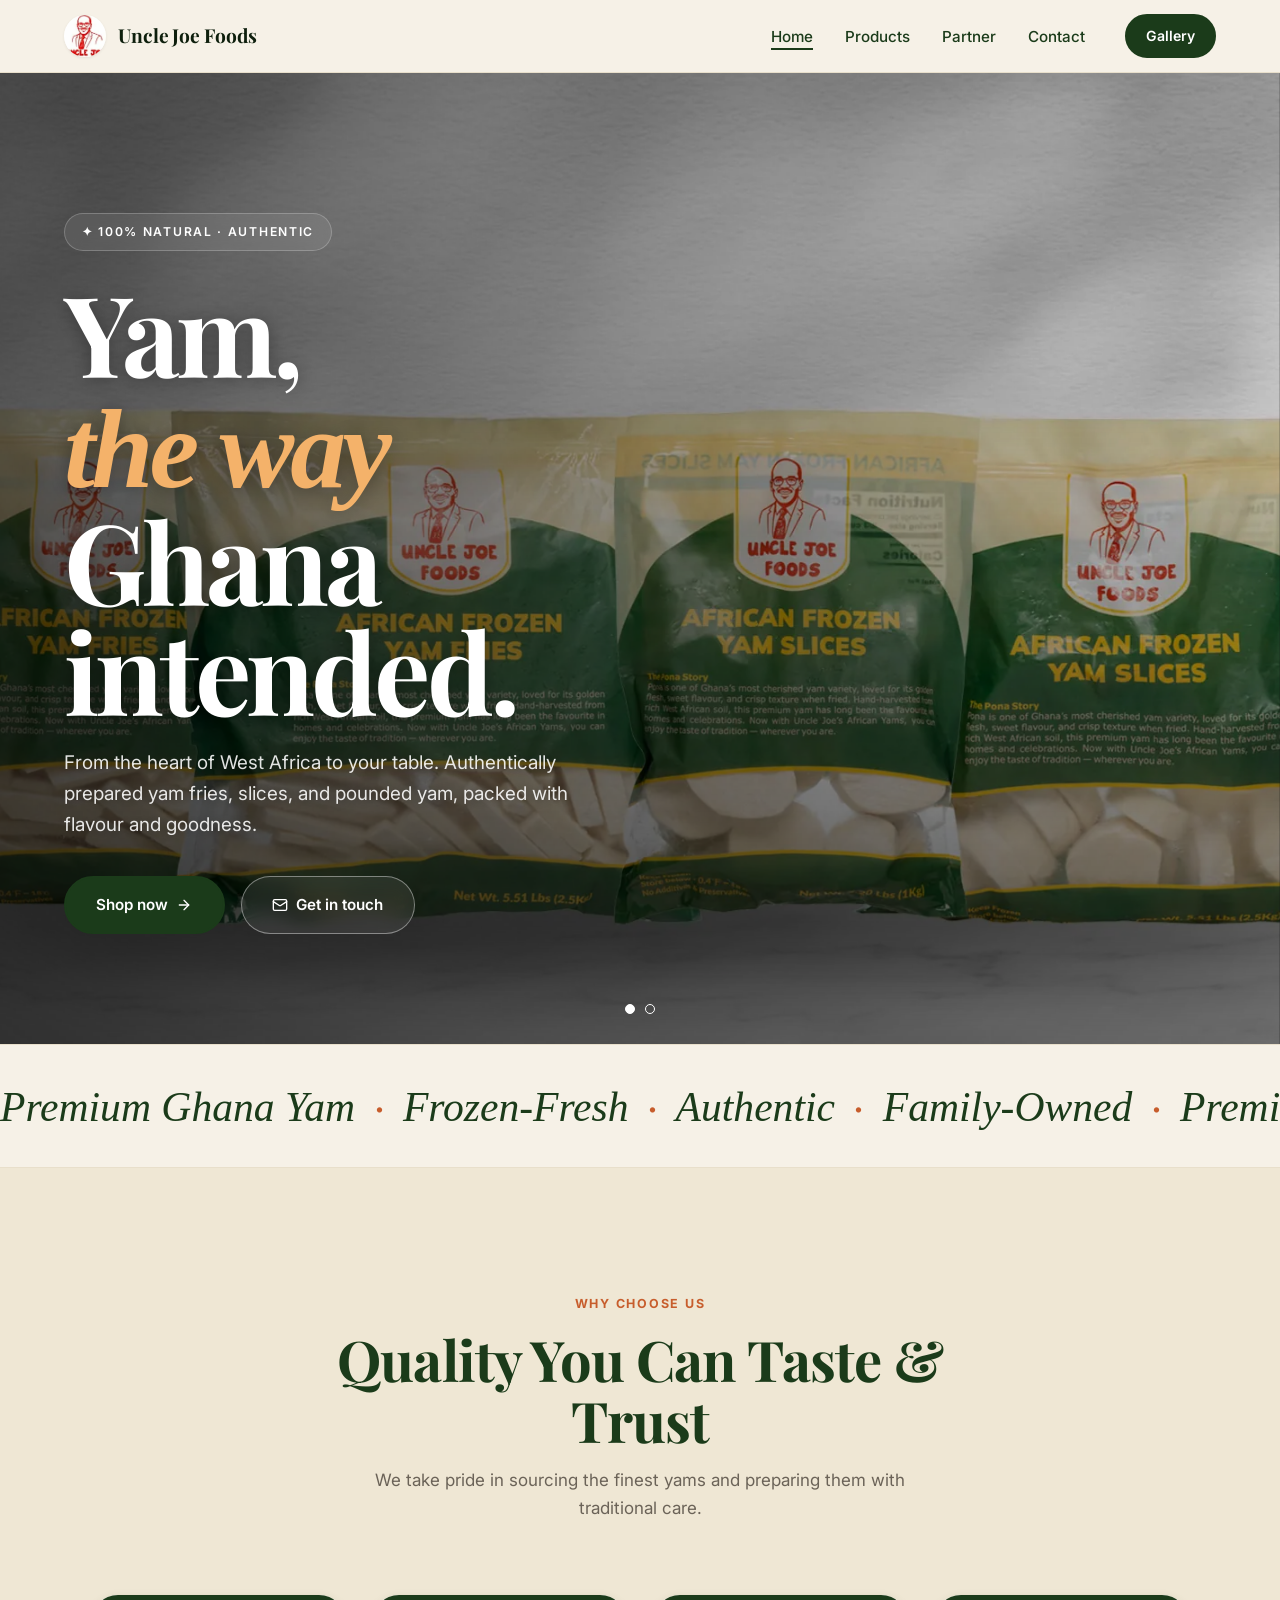
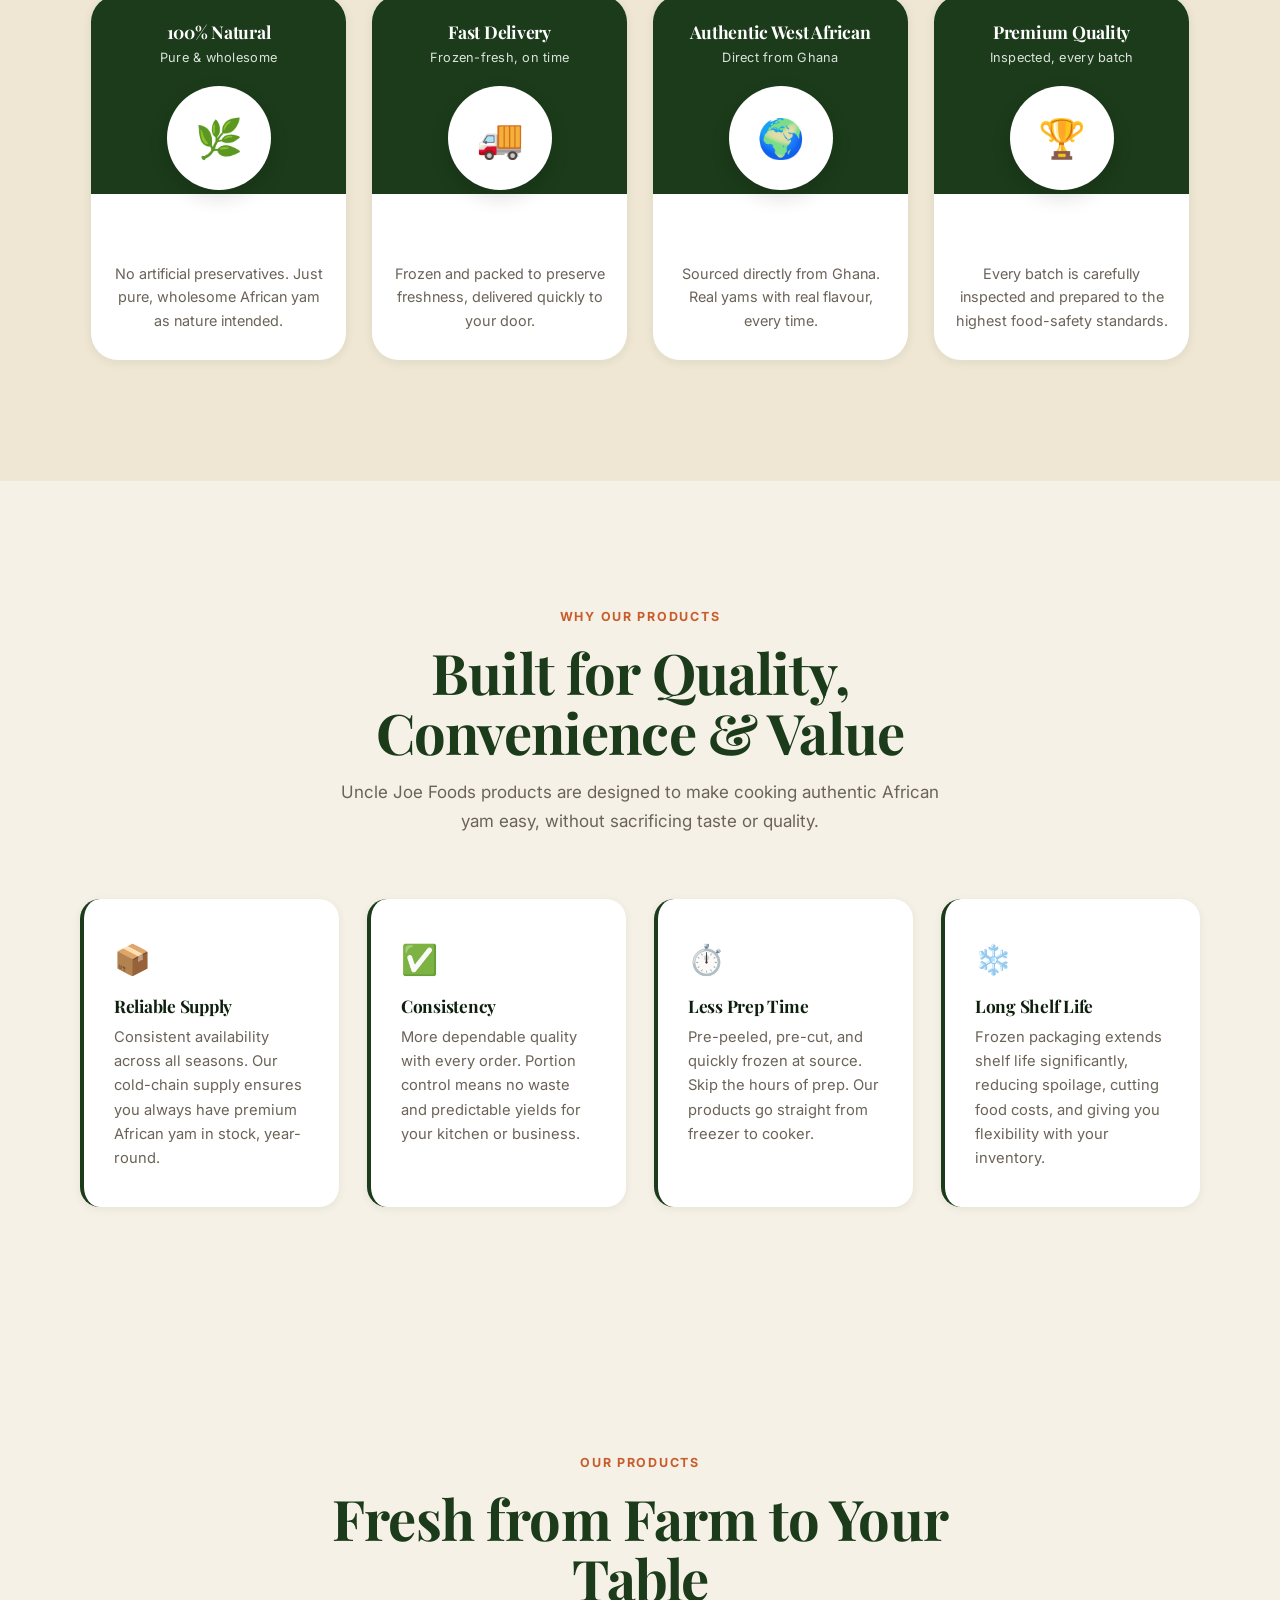
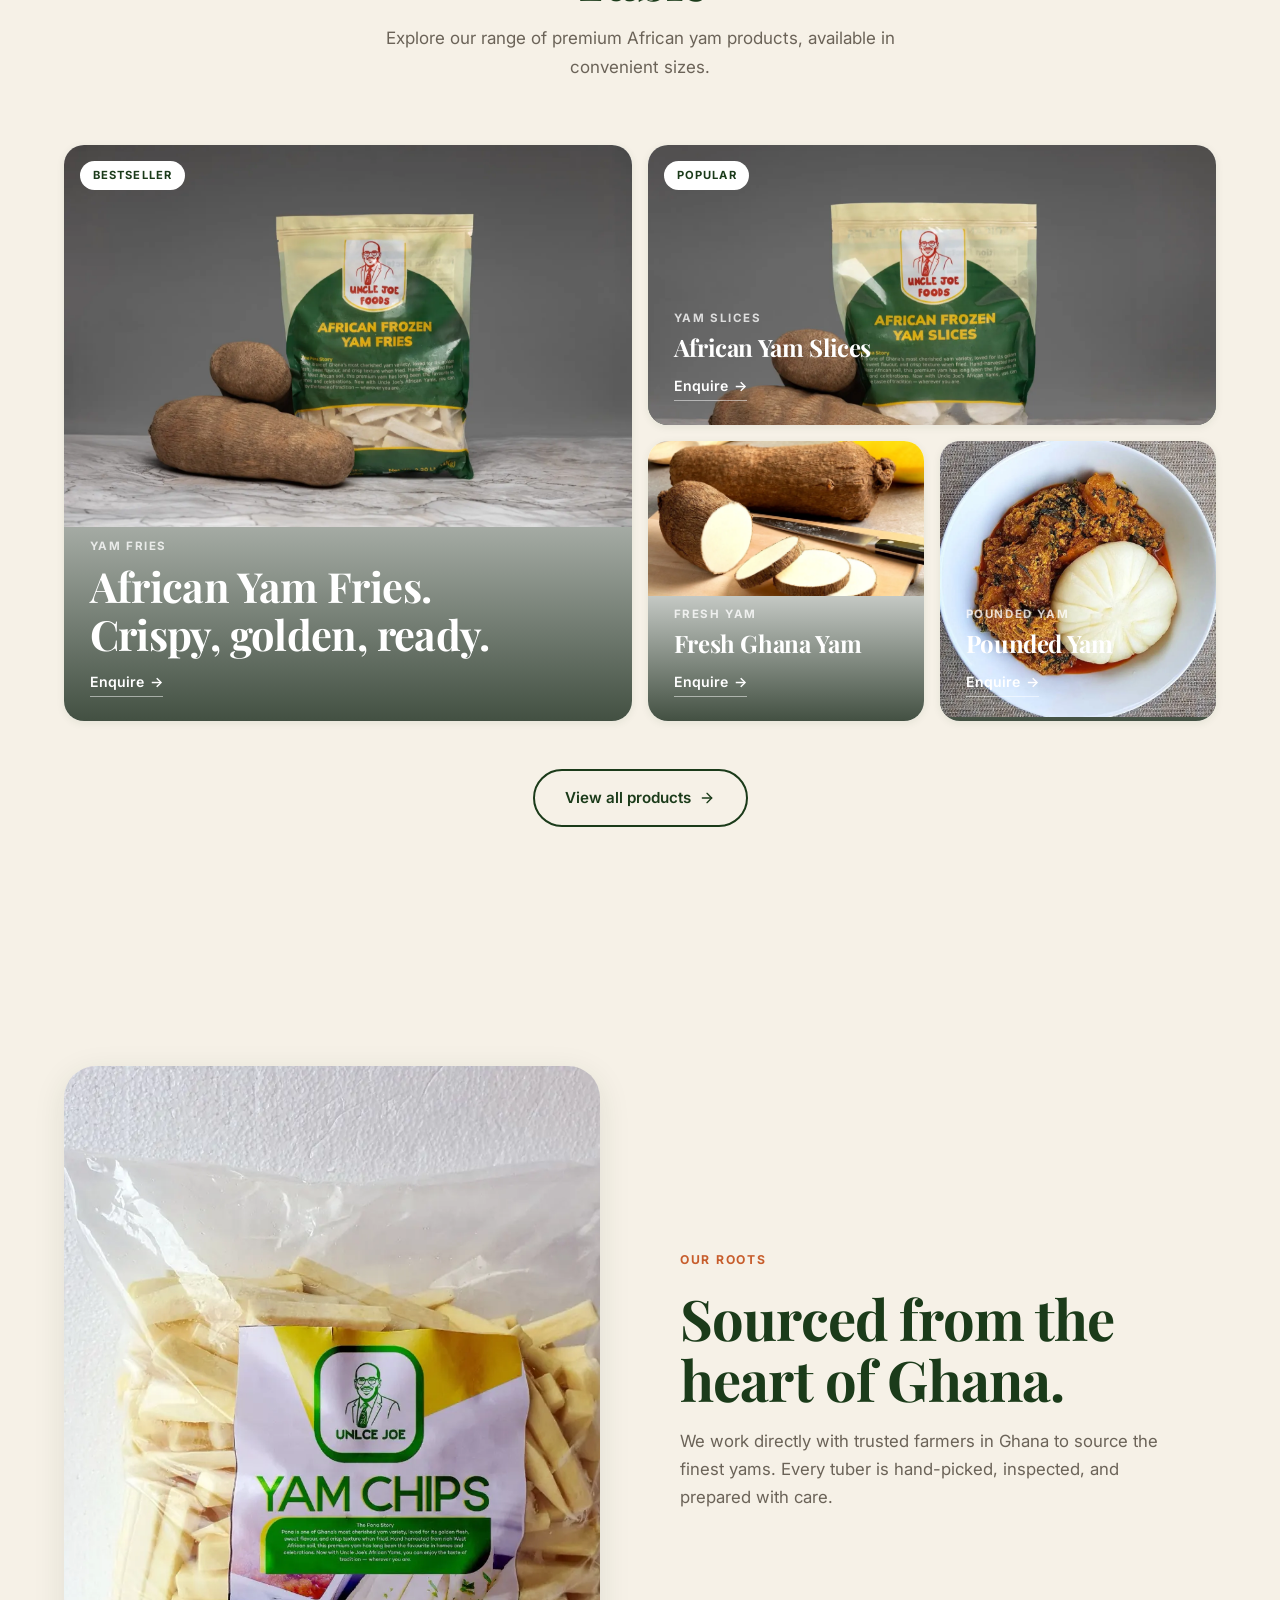
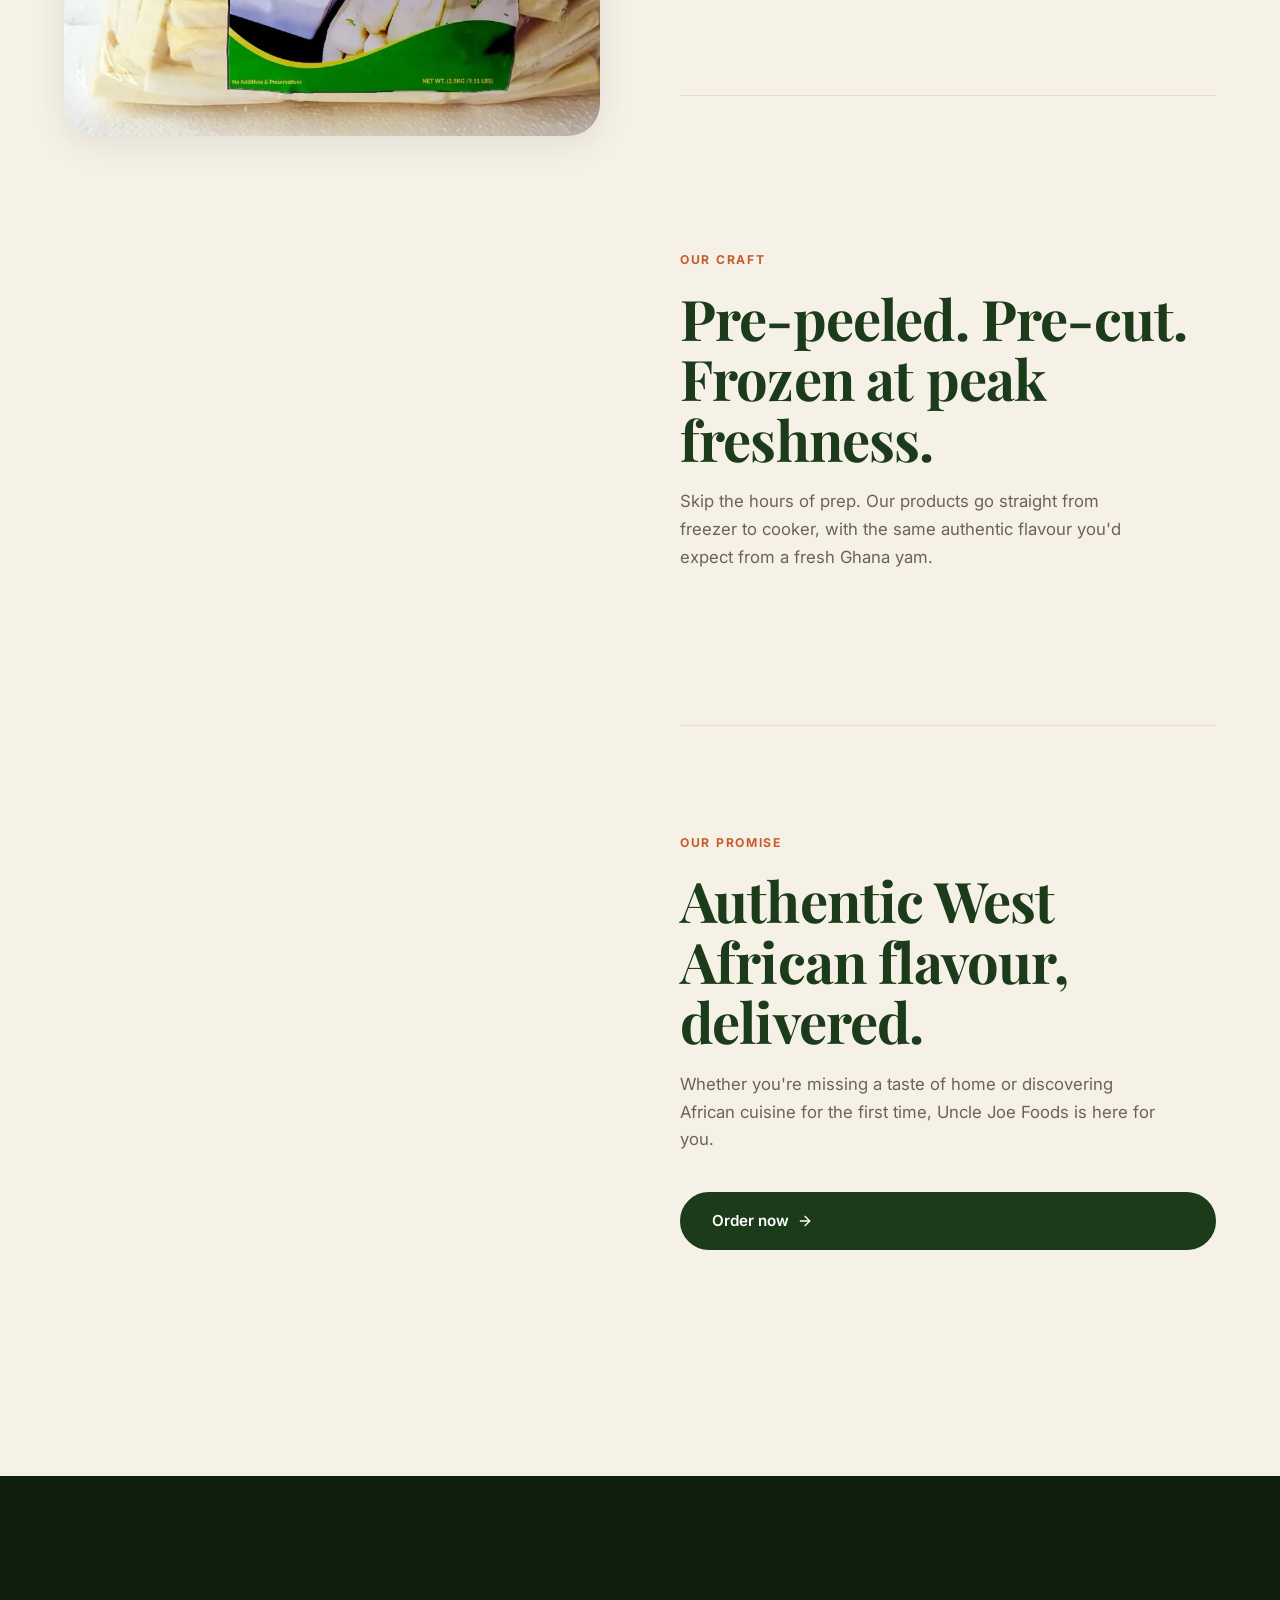
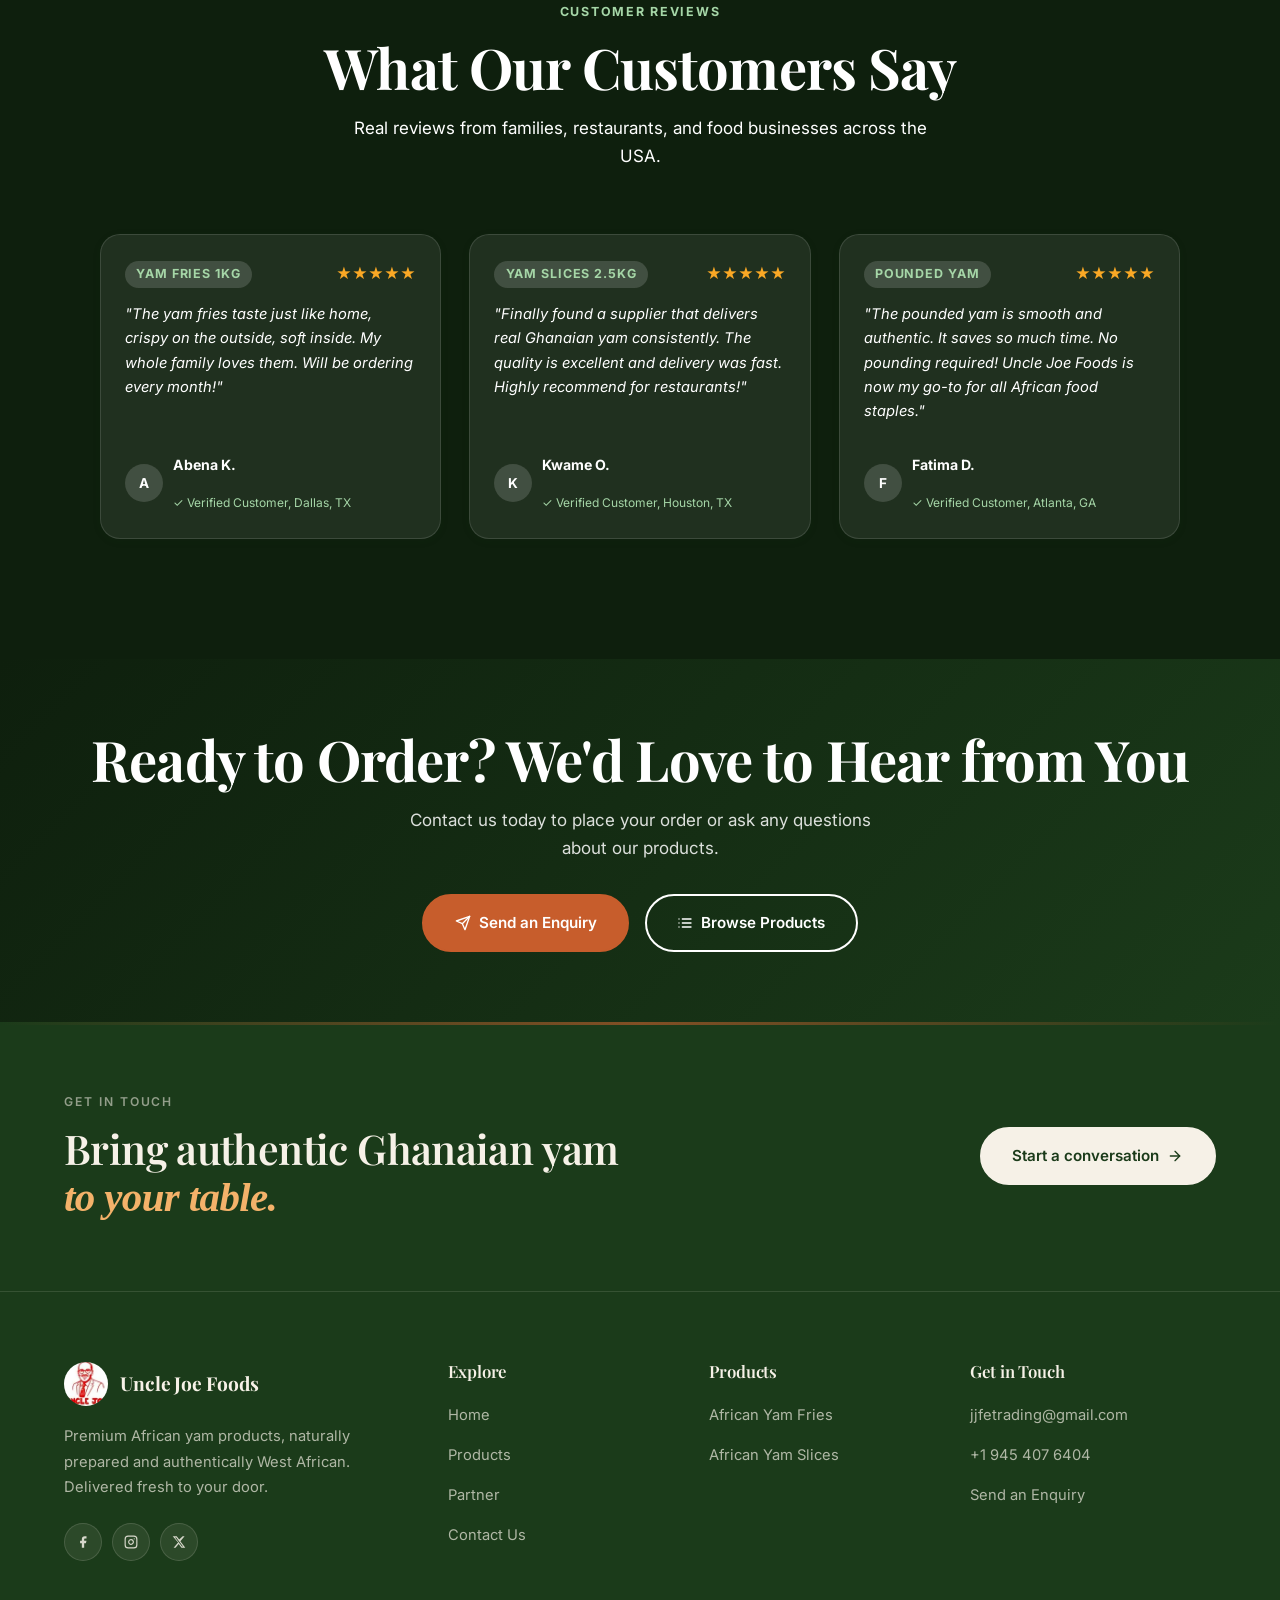
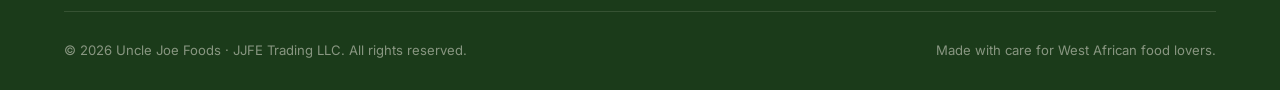
==== commit a6abb39e: "Add gallery; same green cards; remove Fresh/Pounded Yam; Gallery nav" ====
--- a/index.html
+++ b/index.html
@@ -4,7 +4,7 @@
   <meta charset="UTF-8" />
   <meta name="viewport" content="width=device-width, initial-scale=1.0" />
   <title>Uncle Joe Foods  |  Premium African Yam Products</title>
-  <meta name="description" content="Uncle Joe Foods delivers premium African yam products (African Yam Fries, Yam Slices, Fresh Ghana Yam and Pounded Yam) straight to your door." />
+  <meta name="description" content="Uncle Joe Foods delivers premium African yam products (African Yam Fries and Yam Slices) straight to your door." />
 
   <!-- Favicon -->
   <link rel="icon" type="image/webp" href="images/logo-nav.webp" />
@@ -17,7 +17,7 @@
   <!-- Open Graph / social sharing -->
   <meta property="og:type" content="website" />
   <meta property="og:title" content="Uncle Joe Foods | Premium African Yam Products" />
-  <meta property="og:description" content="Premium African yam products delivered fresh. Yam Fries, Yam Slices, Fresh Ghana Yam and Pounded Yam." />
+  <meta property="og:description" content="Premium African yam products delivered fresh. Yam Fries and Yam Slices." />
   <meta property="og:image" content="images/banner-hero.jpg" />
   <meta name="twitter:card" content="summary_large_image" />
   <meta name="theme-color" content="#2e7d32" />
@@ -52,7 +52,7 @@
           <li><a href="products.html">Products</a></li>
           <li><a href="partner.html">Partner</a></li>
           <li><a href="contact.html">Contact</a></li>
-          <li><a href="contact.html" class="btn btn-primary">Get a Quote</a></li>
+          <li><a href="gallery.html" class="btn btn-primary">Gallery</a></li>
         </ul>
       </nav>
 
@@ -469,8 +469,6 @@
           <ul>
             <li><a href="products.html">African Yam Fries</a></li>
             <li><a href="products.html">African Yam Slices</a></li>
-            <li><a href="products.html">Fresh Ghana Yam</a></li>
-            <li><a href="products.html">Pounded Yam</a></li>
           </ul>
         </div>
 
--- a/css/style.css
+++ b/css/style.css
@@ -598,10 +598,10 @@
 }
 
 /* Color variants */
-.feature-card--green  .feature-card__top { background: var(--clr-forest-lt); }
-.feature-card--terra  .feature-card__top { background: var(--clr-terracotta); }
-.feature-card--gold   .feature-card__top { background: #C9962F; }
-.feature-card--forest .feature-card__top { background: var(--clr-forest); }
+.feature-card--green  .feature-card__top { background: var(--clr-primary); }
+.feature-card--terra  .feature-card__top { background: var(--clr-primary); }
+.feature-card--gold   .feature-card__top { background: var(--clr-primary); }
+.feature-card--forest .feature-card__top { background: var(--clr-primary); }
 
 @media (max-width: 900px) {
   .features-grid {
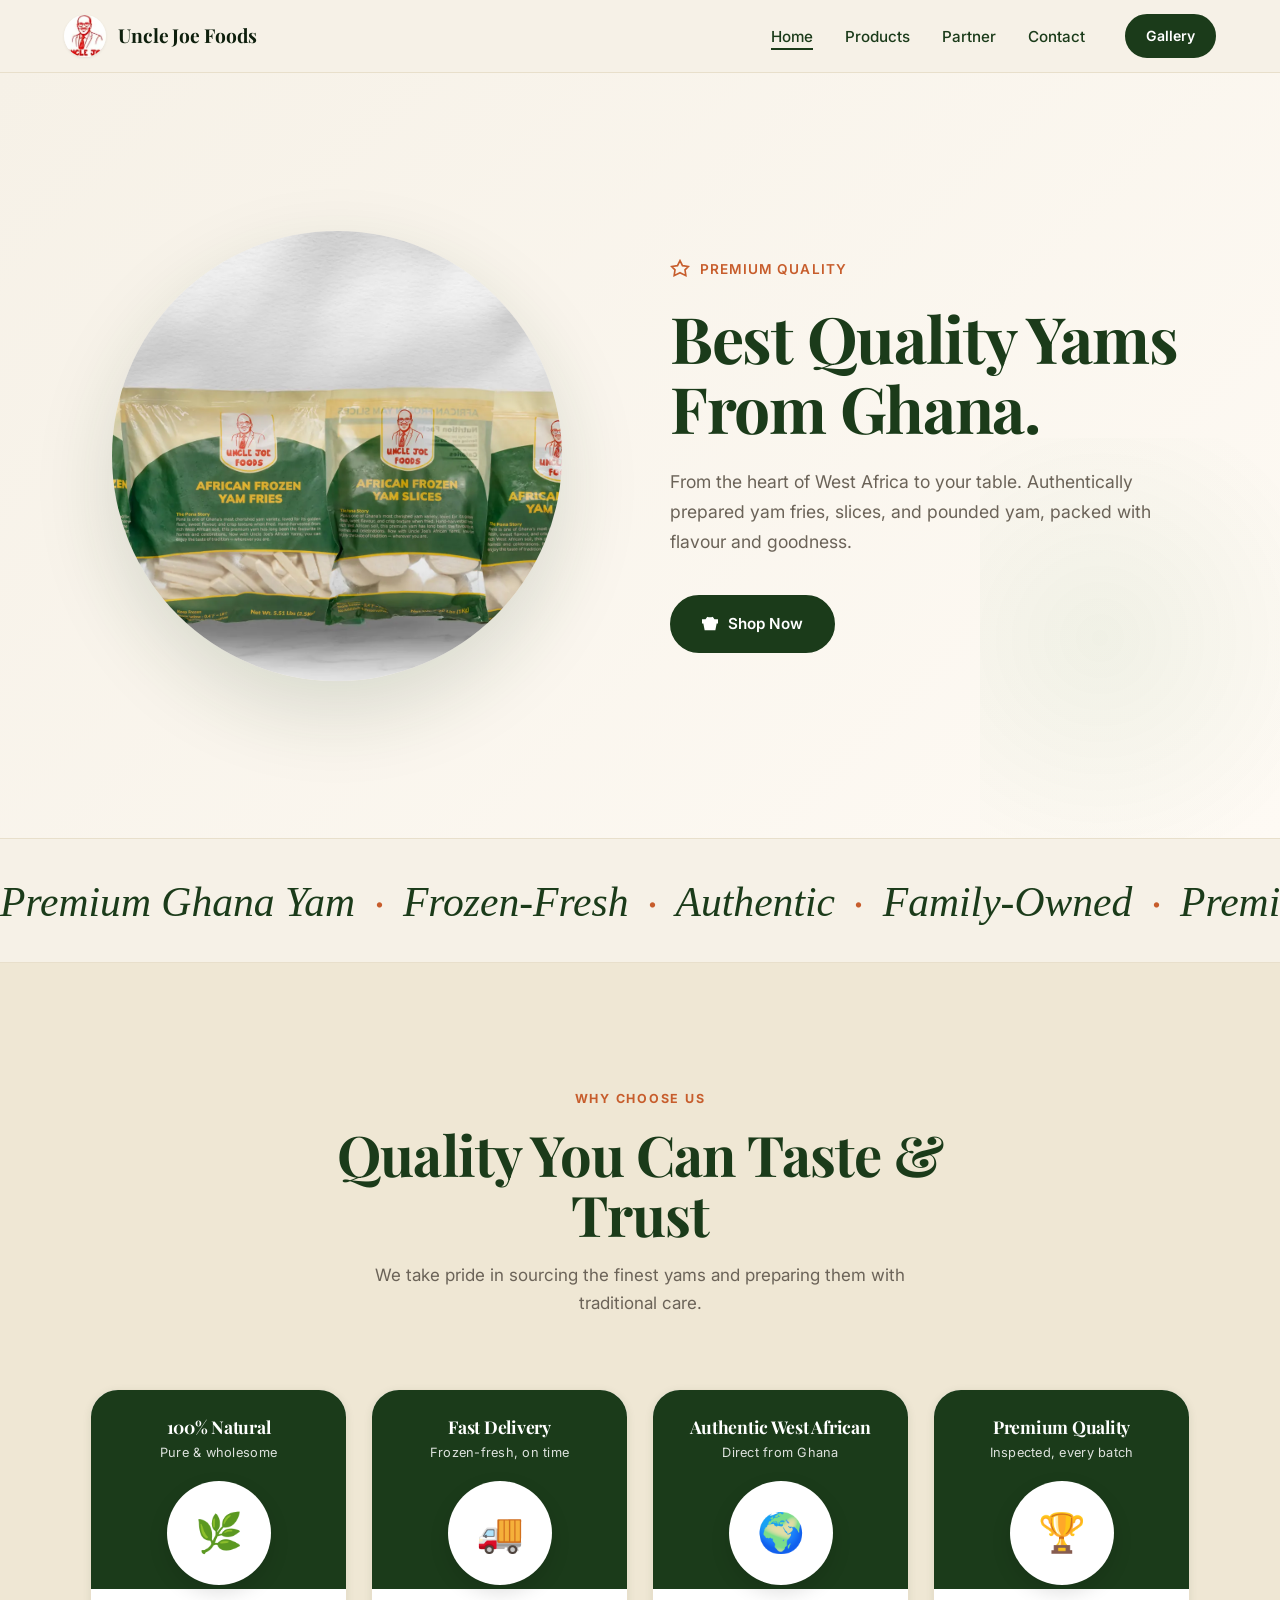
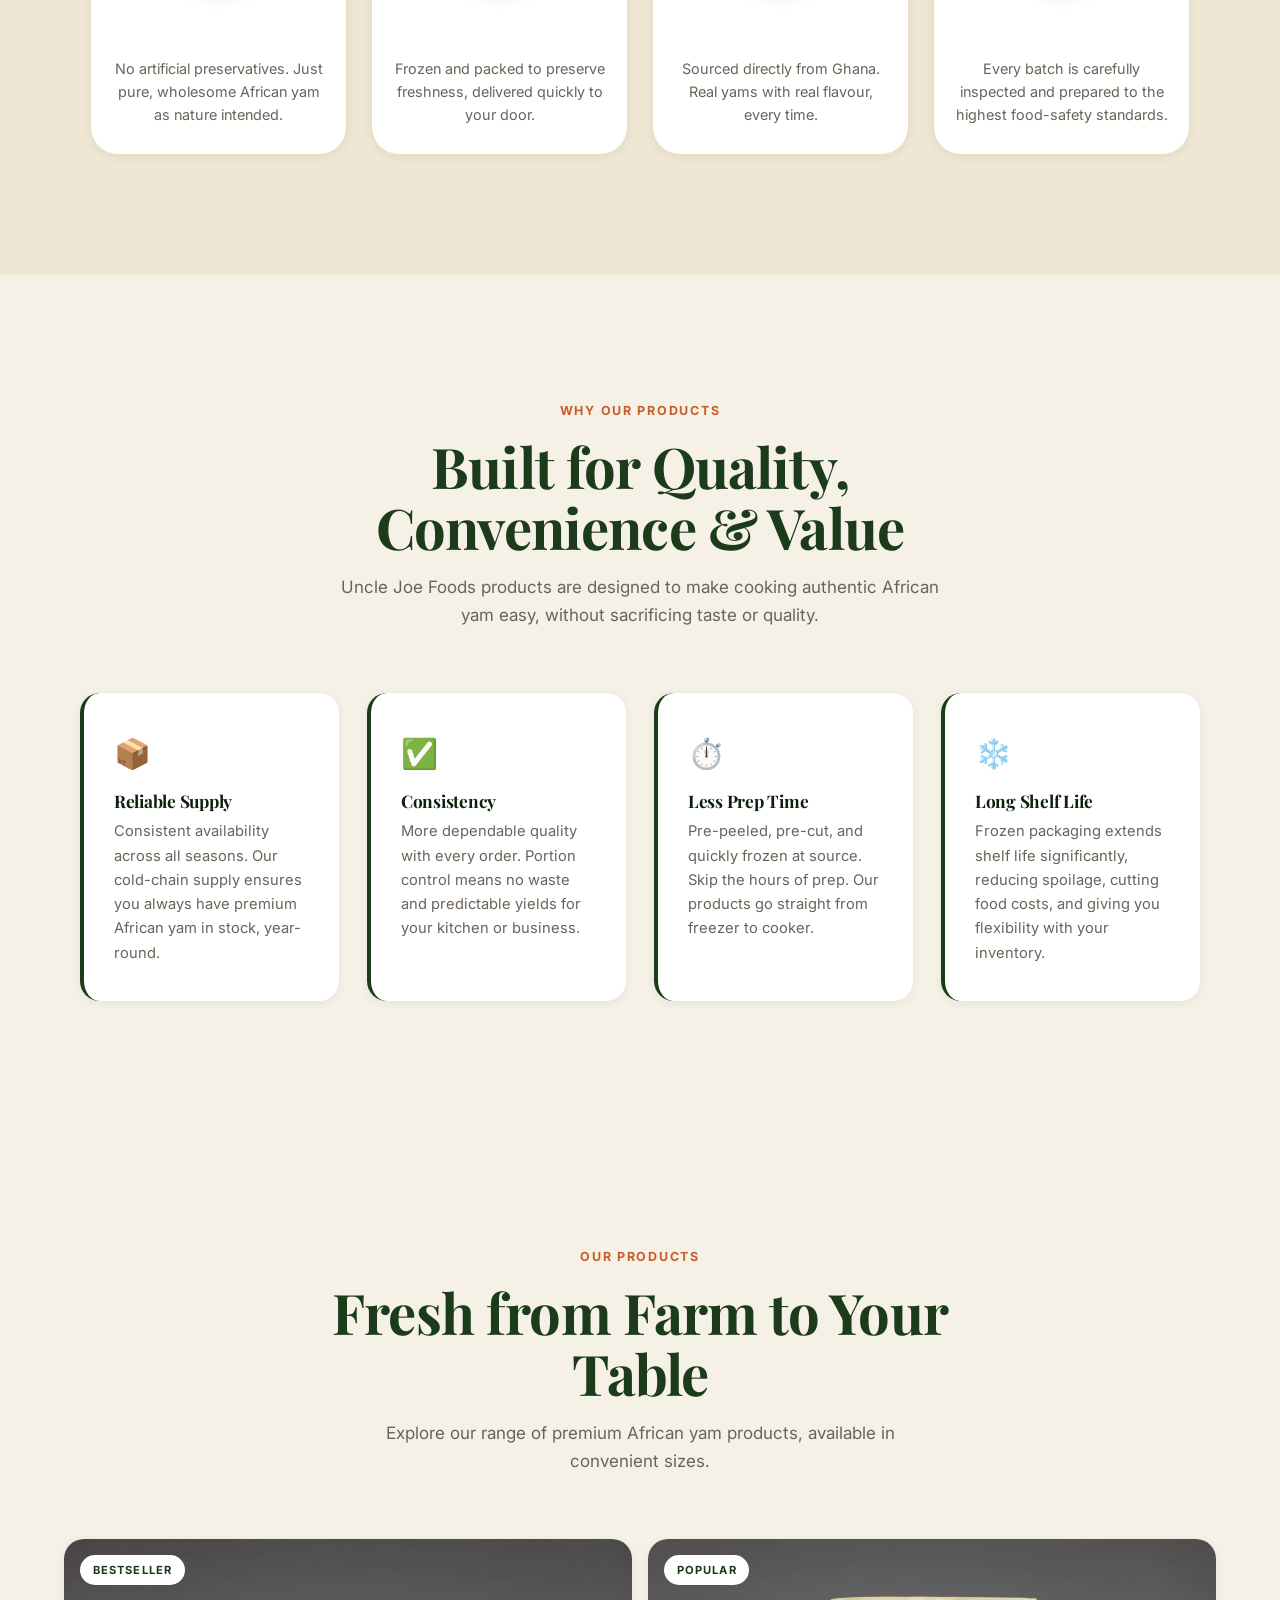
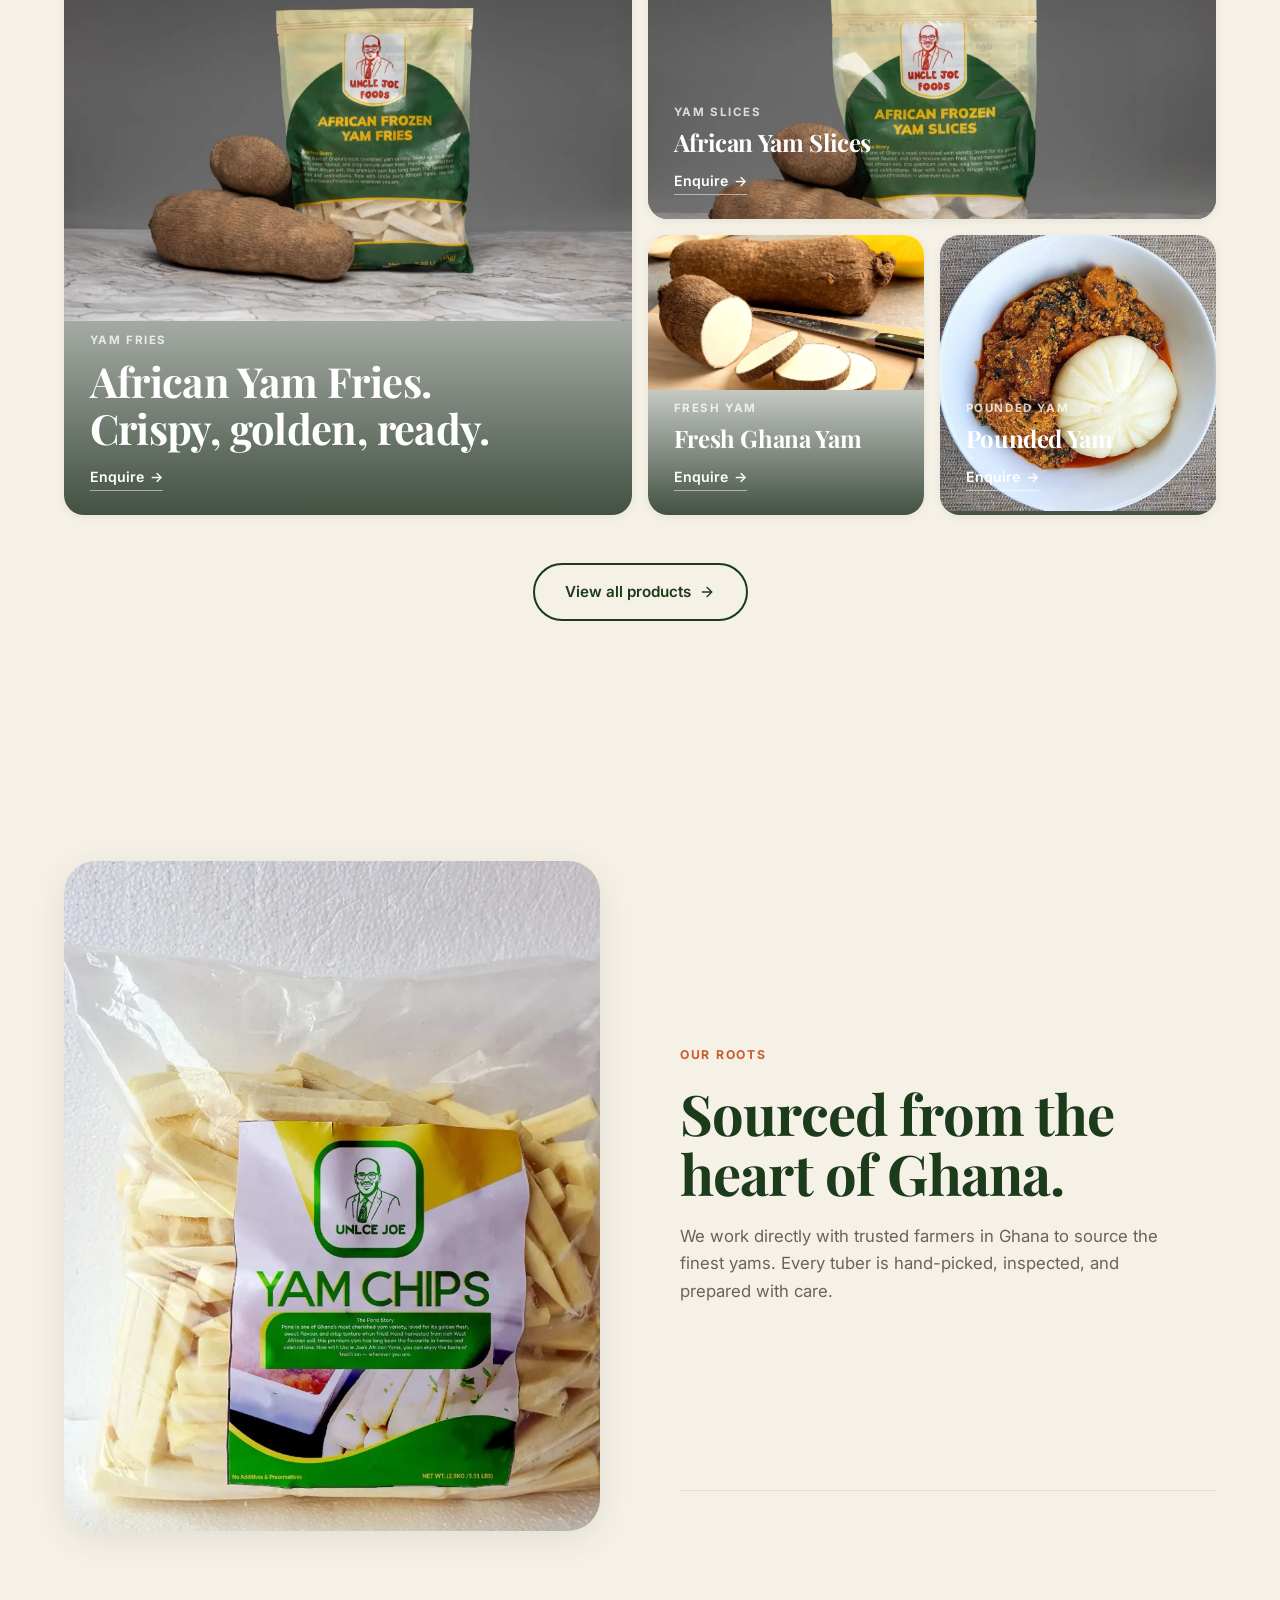
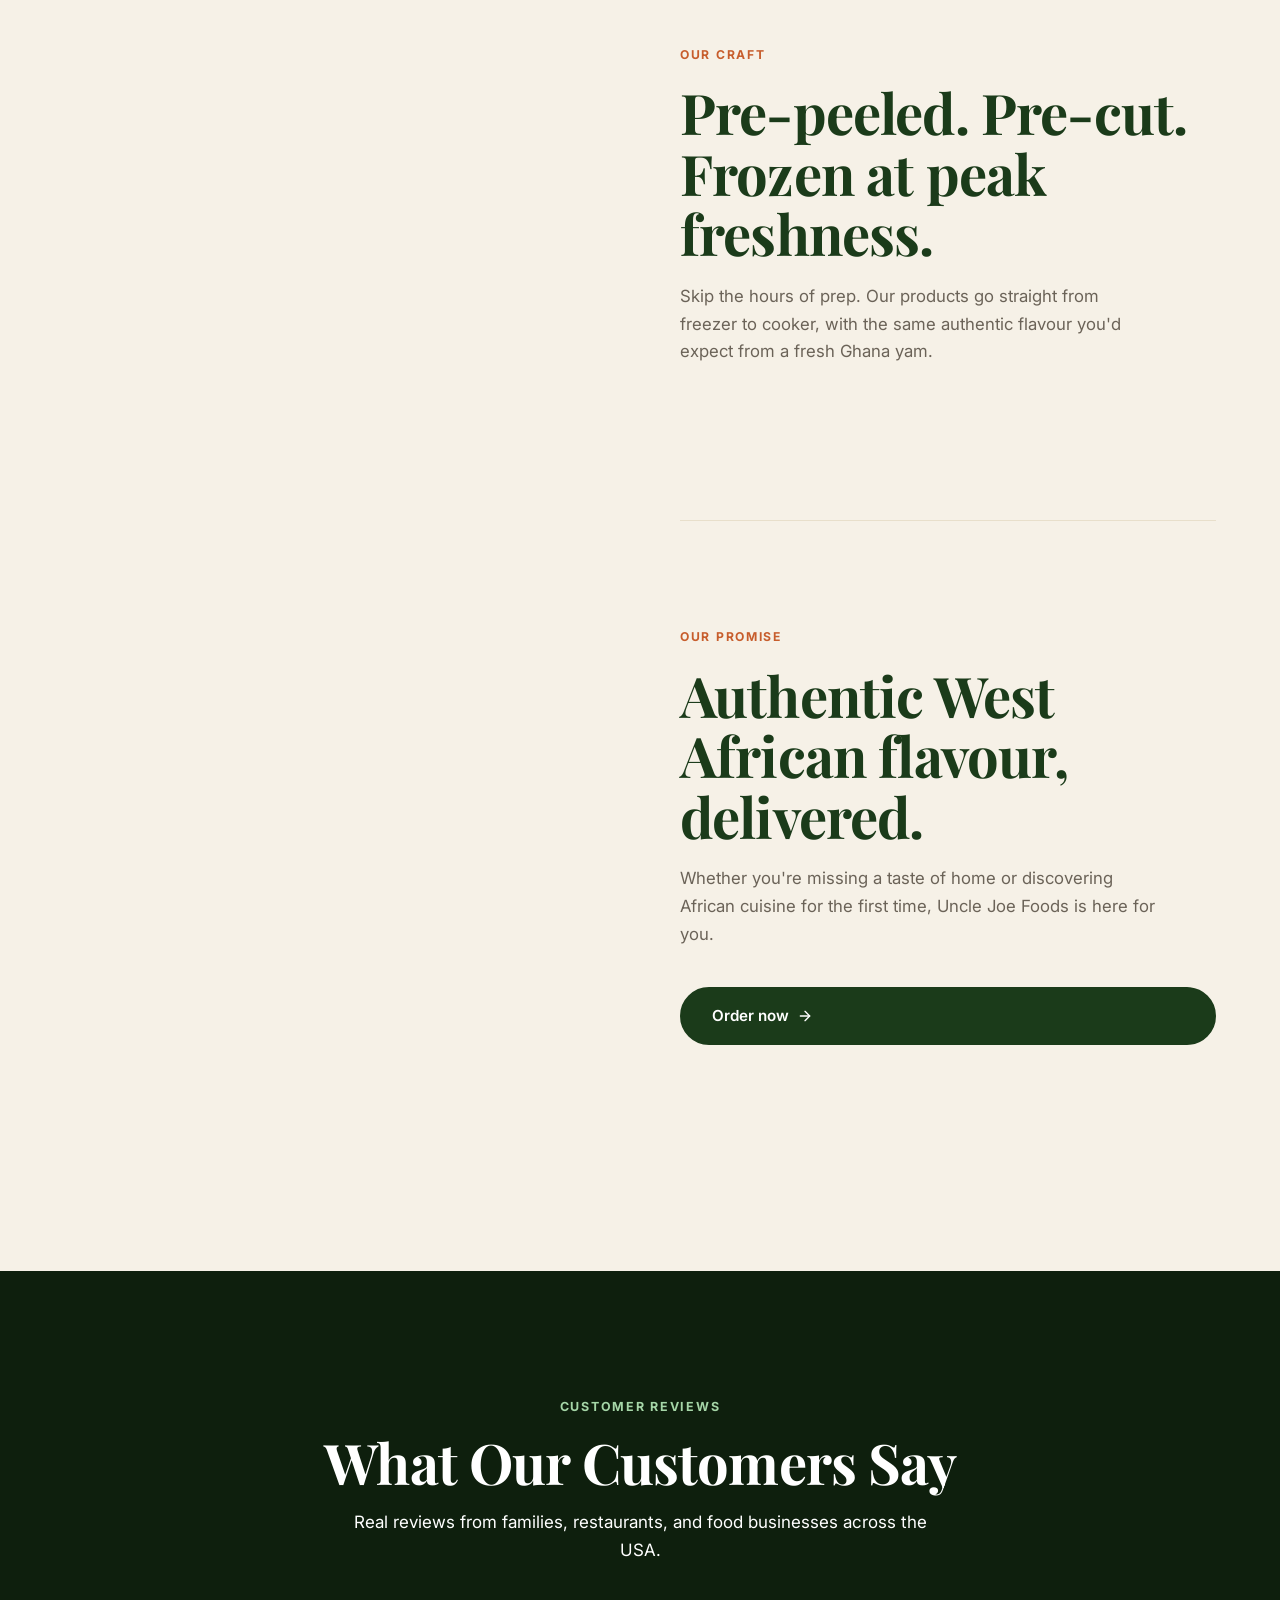
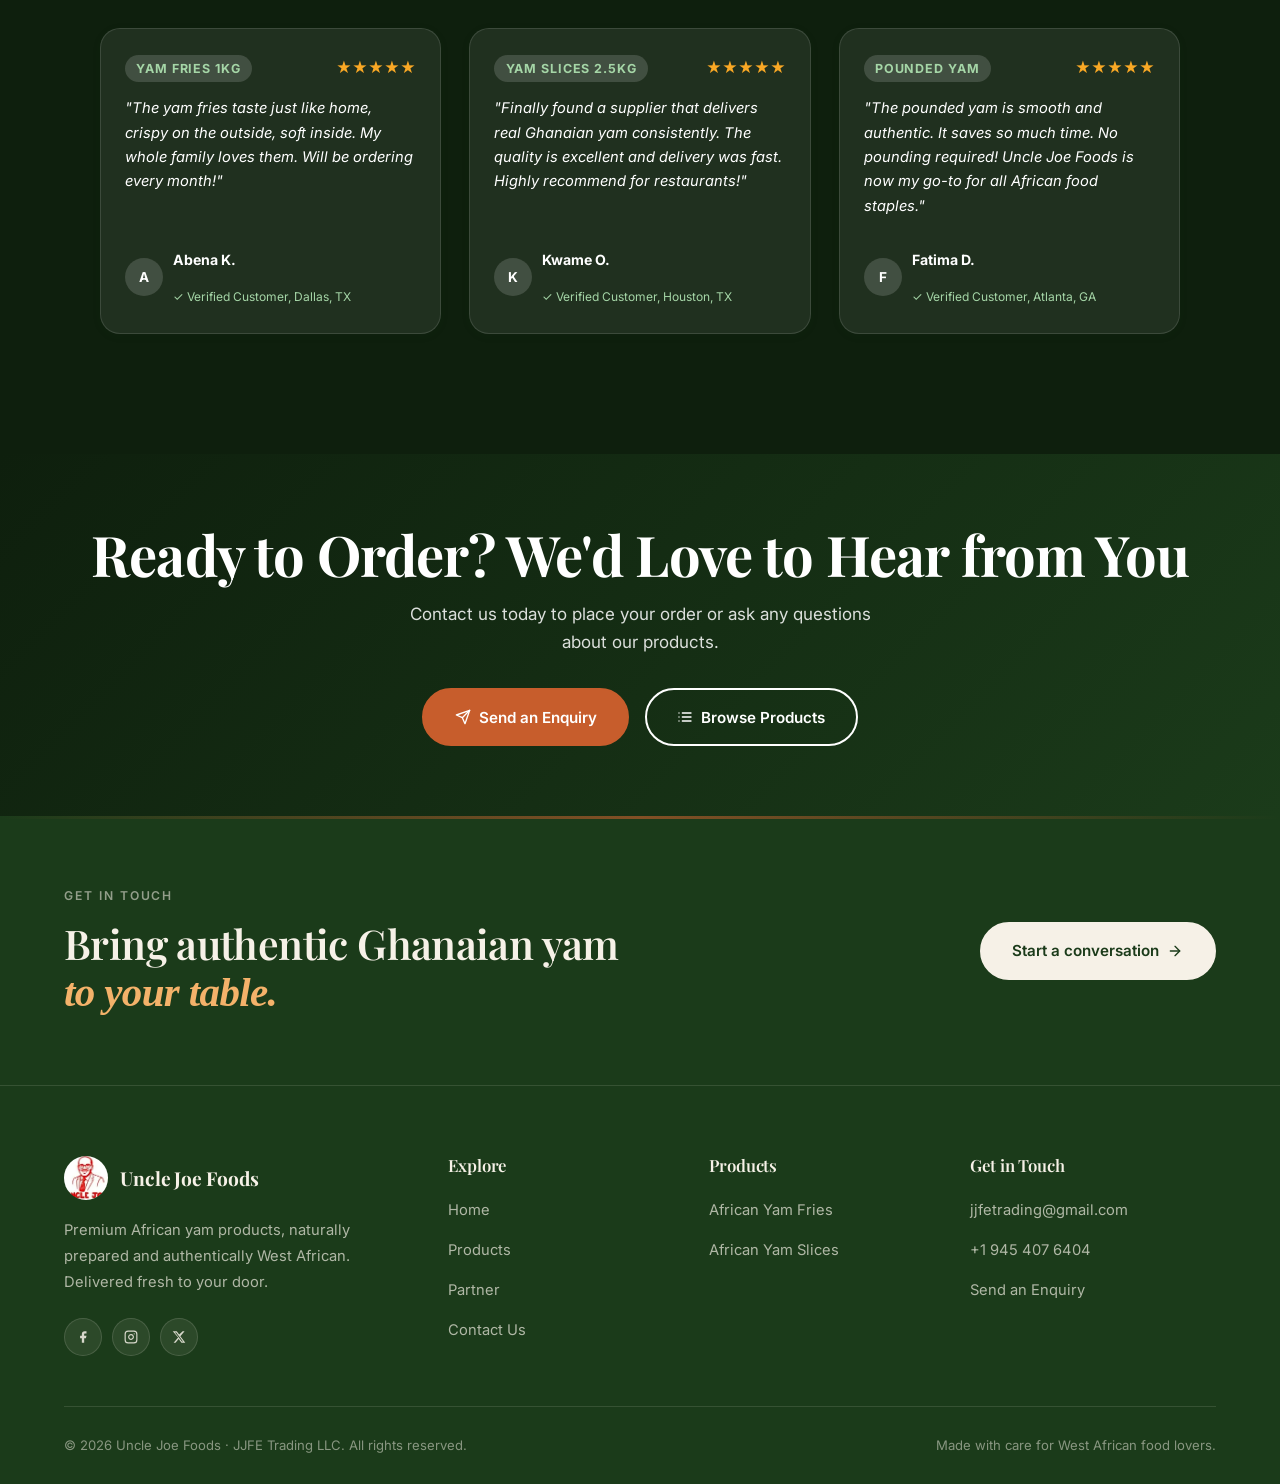
==== commit 316adfcc: "Redesign hero section: split layout with product image left, content right - Changed from full-bleed" ====
--- a/index.html
+++ b/index.html
@@ -64,43 +64,41 @@
   </header>
 
 
-  <!-- ════════════════════ HERO (full-bleed editorial) ════════════════════ -->
+  <!-- ════════════════════ HERO (split layout) ════════════════════ -->
   <section class="hero" id="hero" aria-label="Hero banner">
-
-    <div class="hero-bg-stack" id="heroVisual" aria-hidden="true">
-      <div class="hero-bg hero-bg--a is-active"
-           style="background-image: url('images/banner-hero.jpg'); background-image: image-set(url('images/banner-hero.webp') type('image/webp'), url('images/banner-hero.jpg') type('image/jpeg'));"></div>
-      <div class="hero-bg hero-bg--b"
-           style="background-image: url('images/banner-hero-2.jpg'); background-image: image-set(url('images/banner-hero-2.webp') type('image/webp'), url('images/banner-hero-2.jpg') type('image/jpeg'));"></div>
-    </div>
-    <div class="hero-scrim" aria-hidden="true"></div>
-
-    <div class="container">
+    <div class="container hero-grid">
+      
+      <!-- Left: Product Visual -->
+      <div class="hero-visual" id="heroVisual" aria-hidden="true">
+        <div class="hero-visual-inner">
+          <picture>
+            <source srcset="images/banner-hero.webp" type="image/webp" />
+            <img src="images/banner-hero.jpg" alt="Uncle Joe Foods Premium Yam" width="500" height="500" decoding="async" />
+          </picture>
+        </div>
+      </div>
+
+      <!-- Right: Content -->
       <div class="hero-content">
-        <span class="eyebrow">✦ 100% Natural · Authentic</span>
-        <h1 class="display-1">Yam,<br/><em>the way</em><br/>Ghana intended.</h1>
-        <p>
-          From the heart of West Africa to your table. Authentically prepared
-          yam fries, slices, and pounded yam, packed with flavour and goodness.
+        <span class="eyebrow">
+          <svg class="eyebrow-icon" xmlns="http://www.w3.org/2000/svg" width="18" height="18" viewBox="0 0 24 24" fill="none" stroke="currentColor" stroke-width="2" aria-hidden="true">
+            <path d="M12 2L15 8L22 9L18 13L19 20L12 16.5L5 20L6 13L2 9L9 8L12 2Z"/>
+          </svg>
+          Premium Quality
+        </span>
+        <h1 class="display-1">Best Quality Yams<br/>From Ghana.</h1>
+        <p class="hero-tagline">
+          From the heart of West Africa to your table. Authentically prepared yam fries, slices, and pounded yam, packed with flavour and goodness.
         </p>
         <div class="hero-actions">
           <a href="products.html" class="btn btn-primary btn-magnetic">
-            Shop now
-            <svg xmlns="http://www.w3.org/2000/svg" width="16" height="16" viewBox="0 0 24 24" fill="none" stroke="currentColor" stroke-width="2" stroke-linecap="round" stroke-linejoin="round" aria-hidden="true"><path d="M5 12h14"/><path d="m12 5 7 7-7 7"/></svg>
+            <svg xmlns="http://www.w3.org/2000/svg" width="16" height="16" viewBox="0 0 24 24" fill="none" stroke="currentColor" stroke-width="2.5" aria-hidden="true"><path d="M9 2L6 6H1V10H3L5 20H19L21 10H23V6H18L15 2M9 8V16M12 8V16M15 8V16" fill="currentColor"/></svg>
+            Shop Now
           </a>
-          <a href="contact.html" class="btn btn-ghost btn-magnetic">
-            <svg xmlns="http://www.w3.org/2000/svg" width="16" height="16" viewBox="0 0 24 24" fill="none" stroke="currentColor" stroke-width="2" stroke-linecap="round" stroke-linejoin="round" aria-hidden="true"><rect width="20" height="16" x="2" y="4" rx="2"/><path d="m22 7-8.97 5.7a1.94 1.94 0 0 1-2.06 0L2 7"/></svg>
-            Get in touch
-          </a>
-        </div>
-      </div>
-    </div>
-
-    <div class="hero-dots" role="group" aria-label="Hero slides">
-      <button class="active" data-slide="0" aria-label="Slide 1"></button>
-      <button data-slide="1" aria-label="Slide 2"></button>
-    </div>
-
+        </div>
+      </div>
+
+    </div>
   </section>
 
 
--- a/css/style.css
+++ b/css/style.css
@@ -277,87 +277,202 @@
 .nav-toggle.open span:nth-child(2) { opacity: 0; }
 .nav-toggle.open span:nth-child(3) { transform: translateY(-7px) rotate(-45deg); }
 
-/* ── Hero (full-bleed editorial with text overlay) ───────── */
+/* ── Hero (split layout: image left, content right) ───── */
 .hero {
   position: relative;
-  background: #1a1a1a;
-  min-height: clamp(620px, 92vh, 880px);
-  padding: 140px 0 110px;
+  background: linear-gradient(135deg, #F6F1E7 0%, #FEFAF4 100%);
+  min-height: 85vh;
+  padding: 80px 0;
   overflow: hidden;
-  isolation: isolate;
-  display: flex;
-  align-items: center;
-}
-.hero-bg-stack {
-  position: absolute;
-  inset: 0;
-  z-index: 0;
-  will-change: transform;
-}
-.hero-bg {
-  position: absolute;
-  inset: 0;
-  background-size: cover;
-  background-position: center 60%;
-  background-repeat: no-repeat;
-  opacity: 0;
-  transition: opacity 1.2s ease-in-out;
-  will-change: opacity;
-}
-.hero-bg.is-active { opacity: 1; }
-
-/* Readability scrim — vertical + left-side darken */
-.hero-scrim {
-  position: absolute;
-  inset: 0;
-  z-index: 1;
-  background:
-    linear-gradient(90deg, rgba(0,0,0,.62) 0%, rgba(0,0,0,.38) 45%, rgba(0,0,0,.15) 100%),
-    linear-gradient(180deg, rgba(0,0,0,.15) 0%, rgba(0,0,0,0) 35%, rgba(0,0,0,.45) 100%);
-  pointer-events: none;
-}
-
+  display: flex;
+  align-items: center;
+}
+
+.hero-grid {
+  display: grid;
+  grid-template-columns: 1fr 1fr;
+  gap: 60px;
+  align-items: center;
+}
+
+/* Left: Hero Visual */
+.hero-visual {
+  position: relative;
+  display: flex;
+  justify-content: center;
+  align-items: center;
+  order: -1;
+}
+
+.hero-visual-inner {
+  position: relative;
+  width: 100%;
+  max-width: 450px;
+  aspect-ratio: 1;
+  border-radius: 50%;
+  overflow: hidden;
+  box-shadow: 0 30px 80px rgba(27, 59, 26, 0.15);
+  animation: heroVisualFloat 4s ease-in-out infinite;
+}
+
+@keyframes heroVisualFloat {
+  0%, 100% { transform: translateY(0px); }
+  50% { transform: translateY(-15px); }
+}
+
+.hero-visual-inner img {
+  width: 100%;
+  height: 100%;
+  object-fit: cover;
+  object-position: center;
+}
+
+/* Right: Content */
 .hero-content {
   position: relative;
   z-index: 2;
-  max-width: 720px;
-  color: #fff;
-}
+  max-width: 580px;
+}
+
 .hero-content .eyebrow {
   display: inline-flex;
   align-items: center;
-  gap: .5rem;
-  background: rgba(255,255,255,.08);
-  backdrop-filter: blur(8px);
-  -webkit-backdrop-filter: blur(8px);
-  border: 1px solid rgba(255,255,255,.22);
-  color: #fff;
-  font-size: .76rem;
+  gap: 0.6rem;
+  font-size: 0.85rem;
   font-weight: 600;
-  letter-spacing: .14em;
+  letter-spacing: 0.08em;
   text-transform: uppercase;
-  padding: .5rem 1.05rem;
-  border-radius: 50px;
-  margin-bottom: 1.6rem;
-}
-.hero-content h1,
+  color: var(--clr-accent);
+  margin-bottom: 1.4rem;
+}
+
+.eyebrow-icon {
+  width: 20px;
+  height: 20px;
+  flex-shrink: 0;
+  color: var(--clr-accent);
+}
+
 .hero-content .display-1 {
-  color: #fff;
-  margin-bottom: 1.4rem;
-  text-shadow: 0 2px 20px rgba(0,0,0,.35);
-}
+  font-size: clamp(2.5rem, 6vw, 4rem);
+  line-height: 1.1;
+  margin-bottom: 1.5rem;
+  color: var(--clr-text);
+  letter-spacing: -0.02em;
+}
+
 .hero-content .display-1 em {
-  color: #F4B26A; /* lighter terracotta-gold for legibility on photo */
-  font-style: italic;
-}
-.hero-content p {
-  color: rgba(255,255,255,.88);
-  font-size: 1.18rem;
+  color: var(--clr-text);
+  font-style: normal;
+}
+
+.hero-tagline {
+  font-size: 1.1rem;
+  line-height: 1.7;
+  color: var(--clr-text-muted);
+  margin-bottom: 2.4rem;
   max-width: 540px;
-  margin-bottom: 2.2rem;
-  text-shadow: 0 1px 12px rgba(0,0,0,.4);
-}
-.hero-actions { display: flex; gap: 1rem; flex-wrap: wrap; }
+}
+
+.hero-actions {
+  display: flex;
+  gap: 1rem;
+  align-items: center;
+}
+
+.hero-actions .btn {
+  display: inline-flex;
+  align-items: center;
+  gap: 0.6rem;
+}
+
+/* Decorative leaf flourish */
+.hero::after {
+  content: '';
+  position: absolute;
+  bottom: 0;
+  right: -100px;
+  width: 400px;
+  height: 400px;
+  background: radial-gradient(circle at 30% 50%, rgba(46, 125, 50, 0.06) 0%, transparent 70%);
+  pointer-events: none;
+  z-index: 1;
+}
+
+/* Responsive: stack vertically on tablet/mobile */
+@media (max-width: 900px) {
+  .hero {
+    min-height: auto;
+    padding: 80px 0;
+  }
+
+  .hero-grid {
+    grid-template-columns: 1fr;
+    gap: 40px;
+  }
+
+  .hero-visual {
+    order: -1;
+  }
+
+  .hero-visual-inner {
+    max-width: 350px;
+  }
+
+  .hero-content .display-1 {
+    font-size: clamp(2rem, 5vw, 2.8rem);
+  }
+
+  .hero-tagline {
+    font-size: 1rem;
+  }
+
+  .hero::after {
+    width: 250px;
+    height: 250px;
+    right: -80px;
+    bottom: -50px;
+  }
+}
+
+@media (max-width: 600px) {
+  .hero {
+    padding: 60px 0;
+  }
+
+  .hero-grid {
+    gap: 30px;
+  }
+
+  .hero-visual-inner {
+    max-width: 280px;
+  }
+
+  .hero-content .display-1 {
+    font-size: clamp(1.75rem, 4.5vw, 2.2rem);
+  }
+
+  .hero-content .eyebrow {
+    font-size: 0.75rem;
+  }
+
+  .hero-tagline {
+    font-size: 0.95rem;
+    margin-bottom: 1.8rem;
+  }
+
+  .hero::after {
+    display: none;
+  }
+}
+
+/* Remove old hero-related classes no longer used */
+.hero-bg-stack,
+.hero-bg,
+.hero-scrim,
+.hero-dots {
+  display: none !important;
+}
 
 /* Ghost button — for image overlays */
 .btn-ghost {
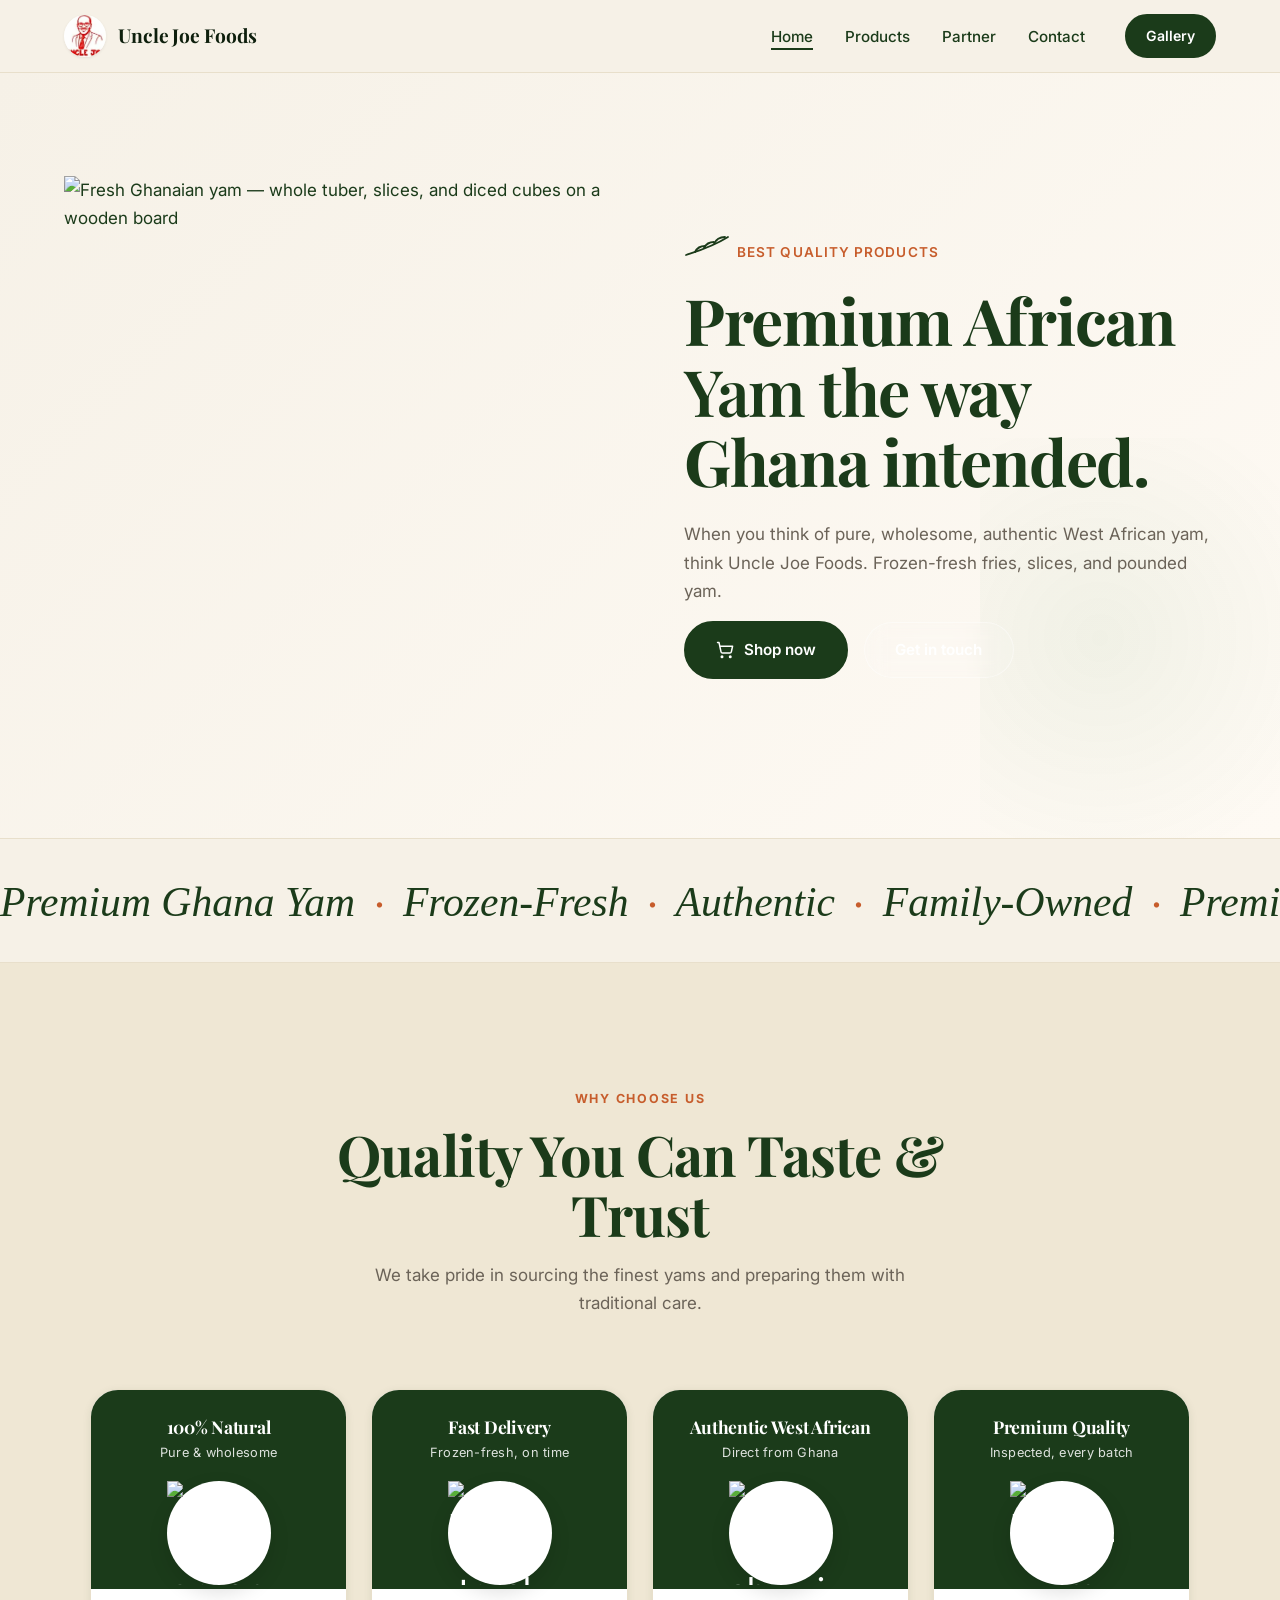
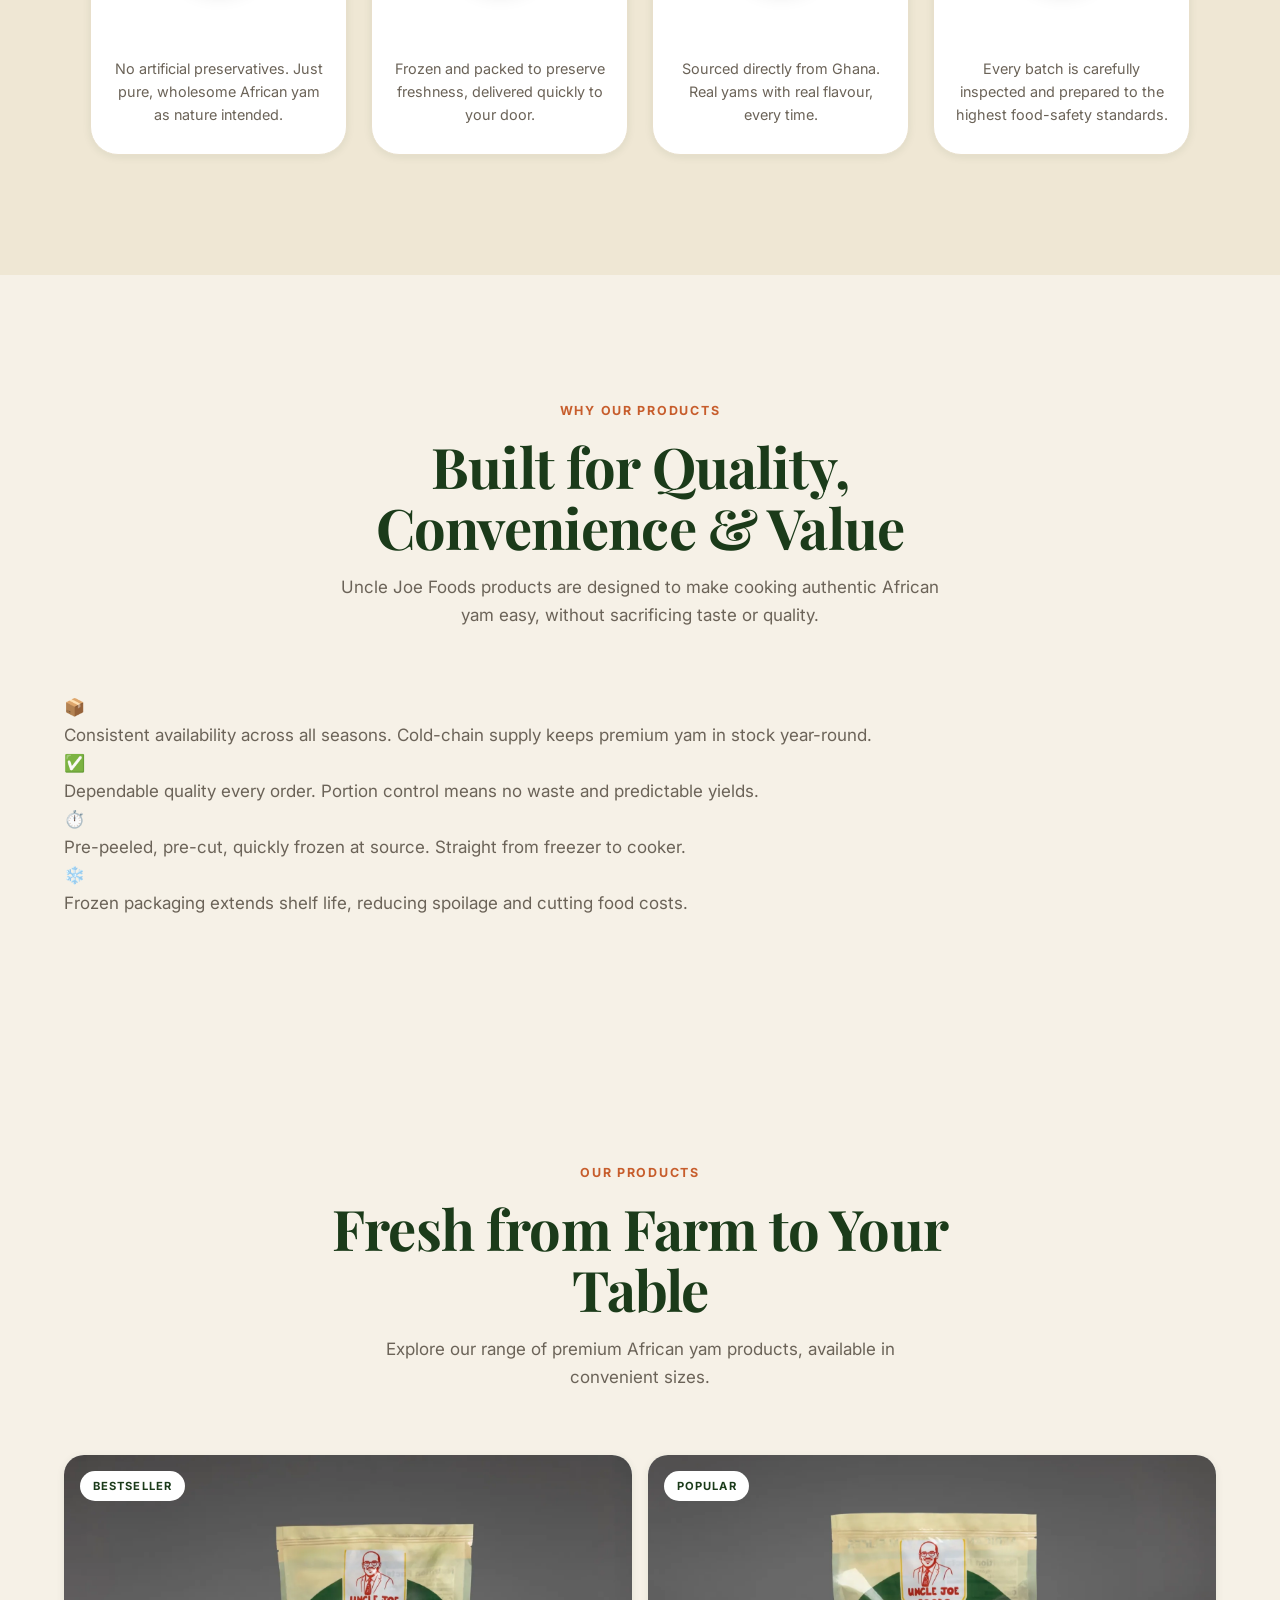
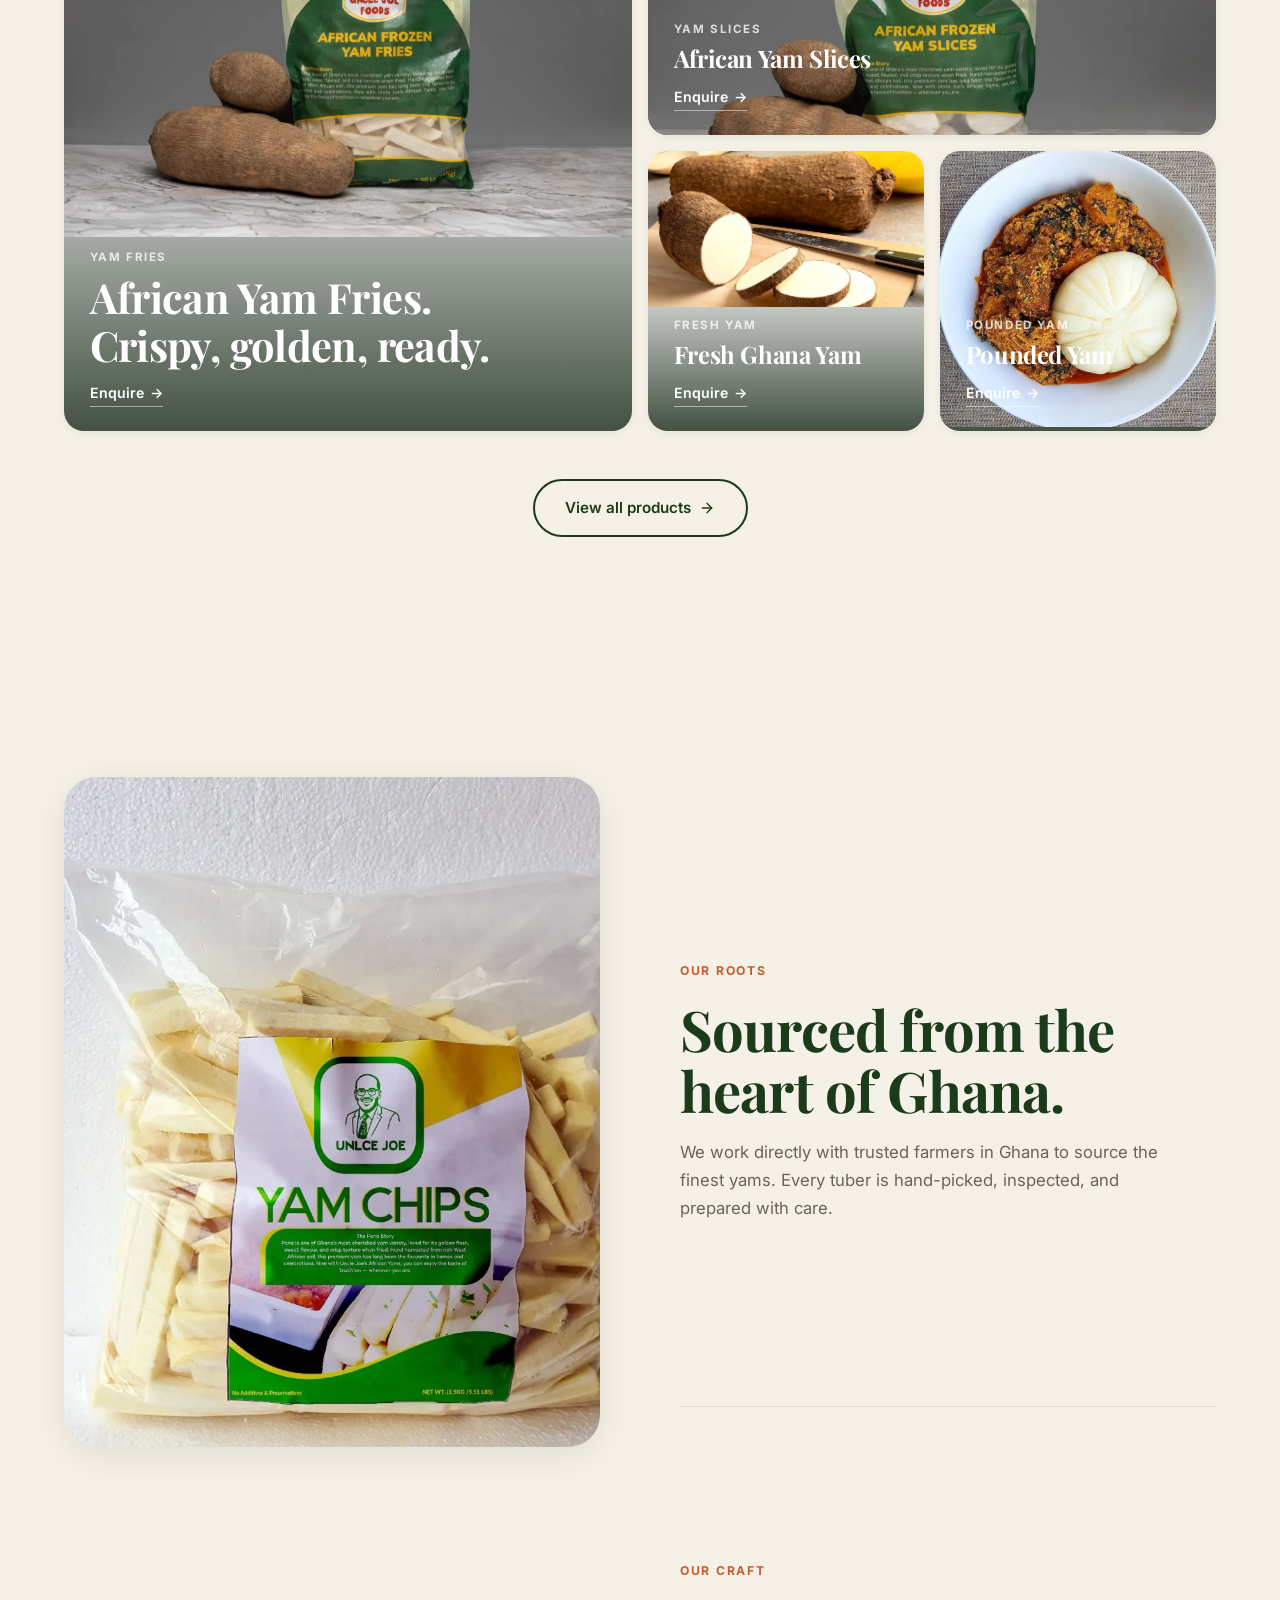
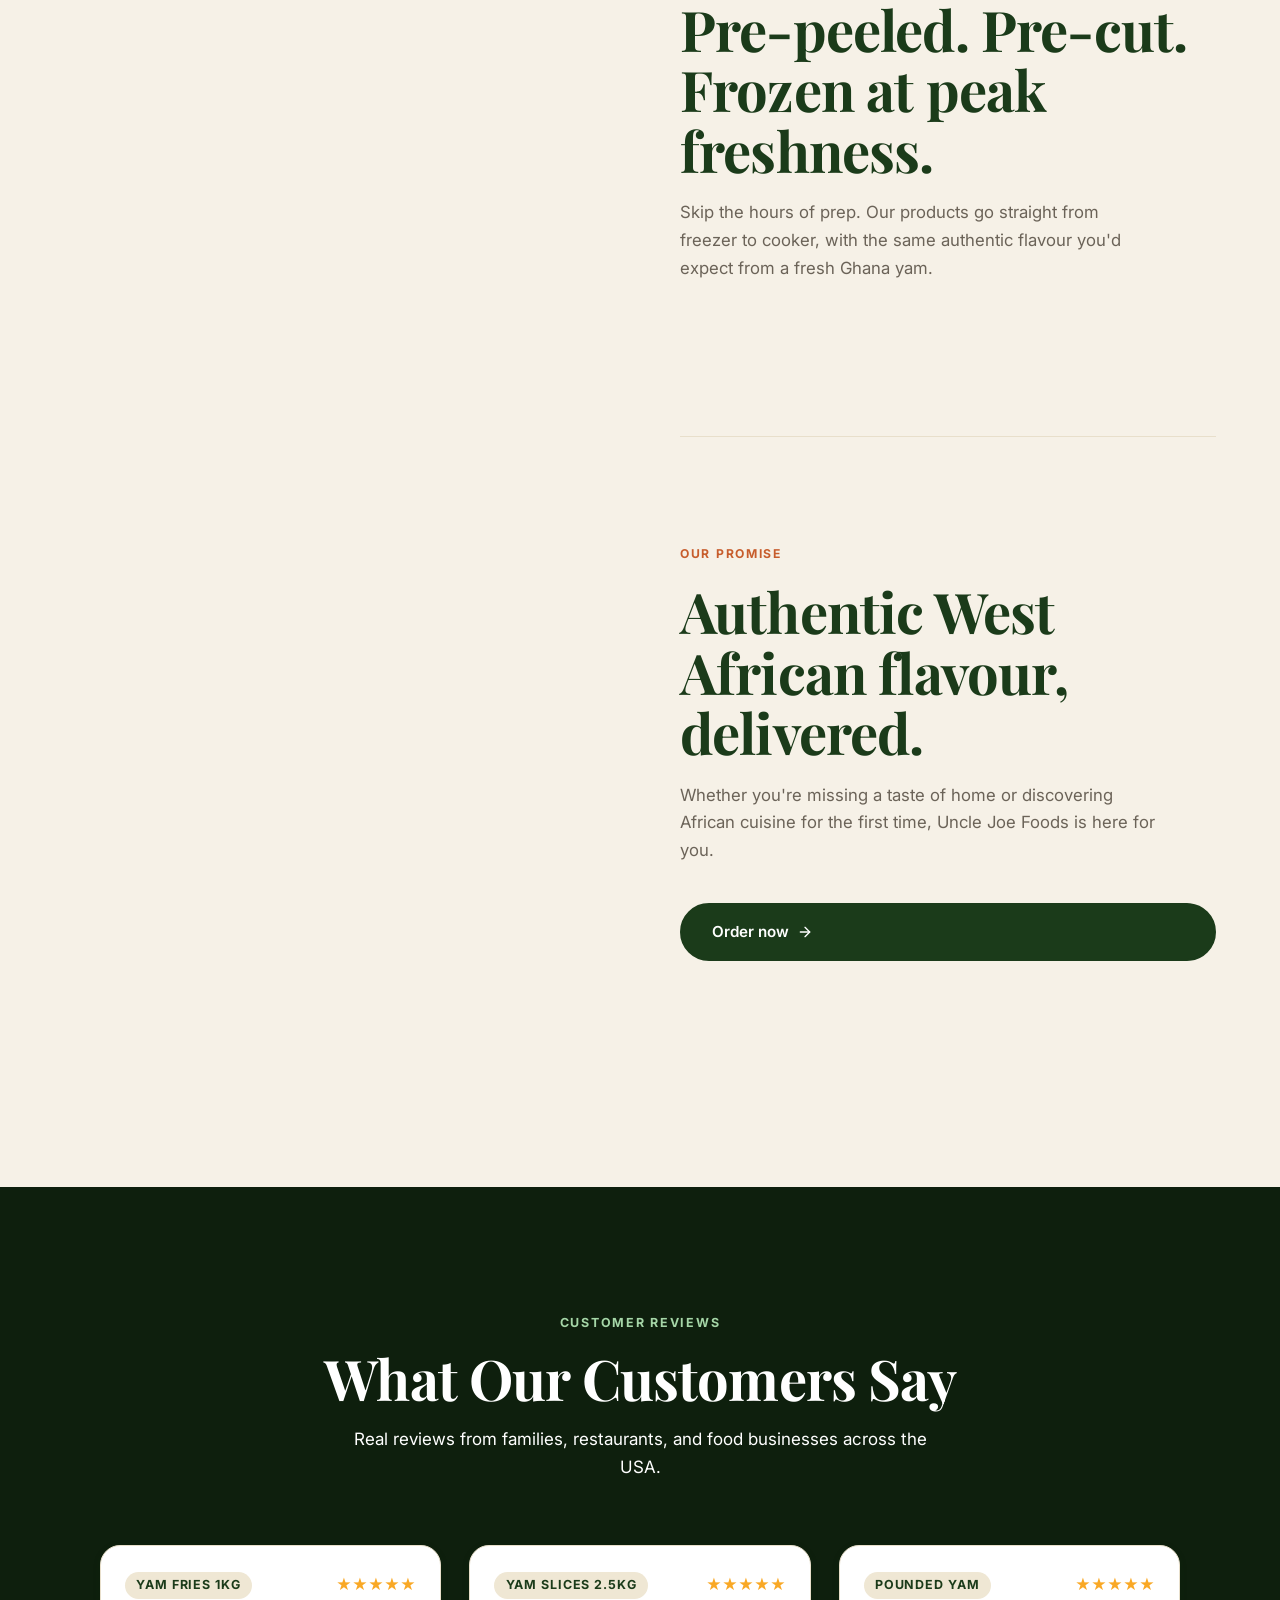
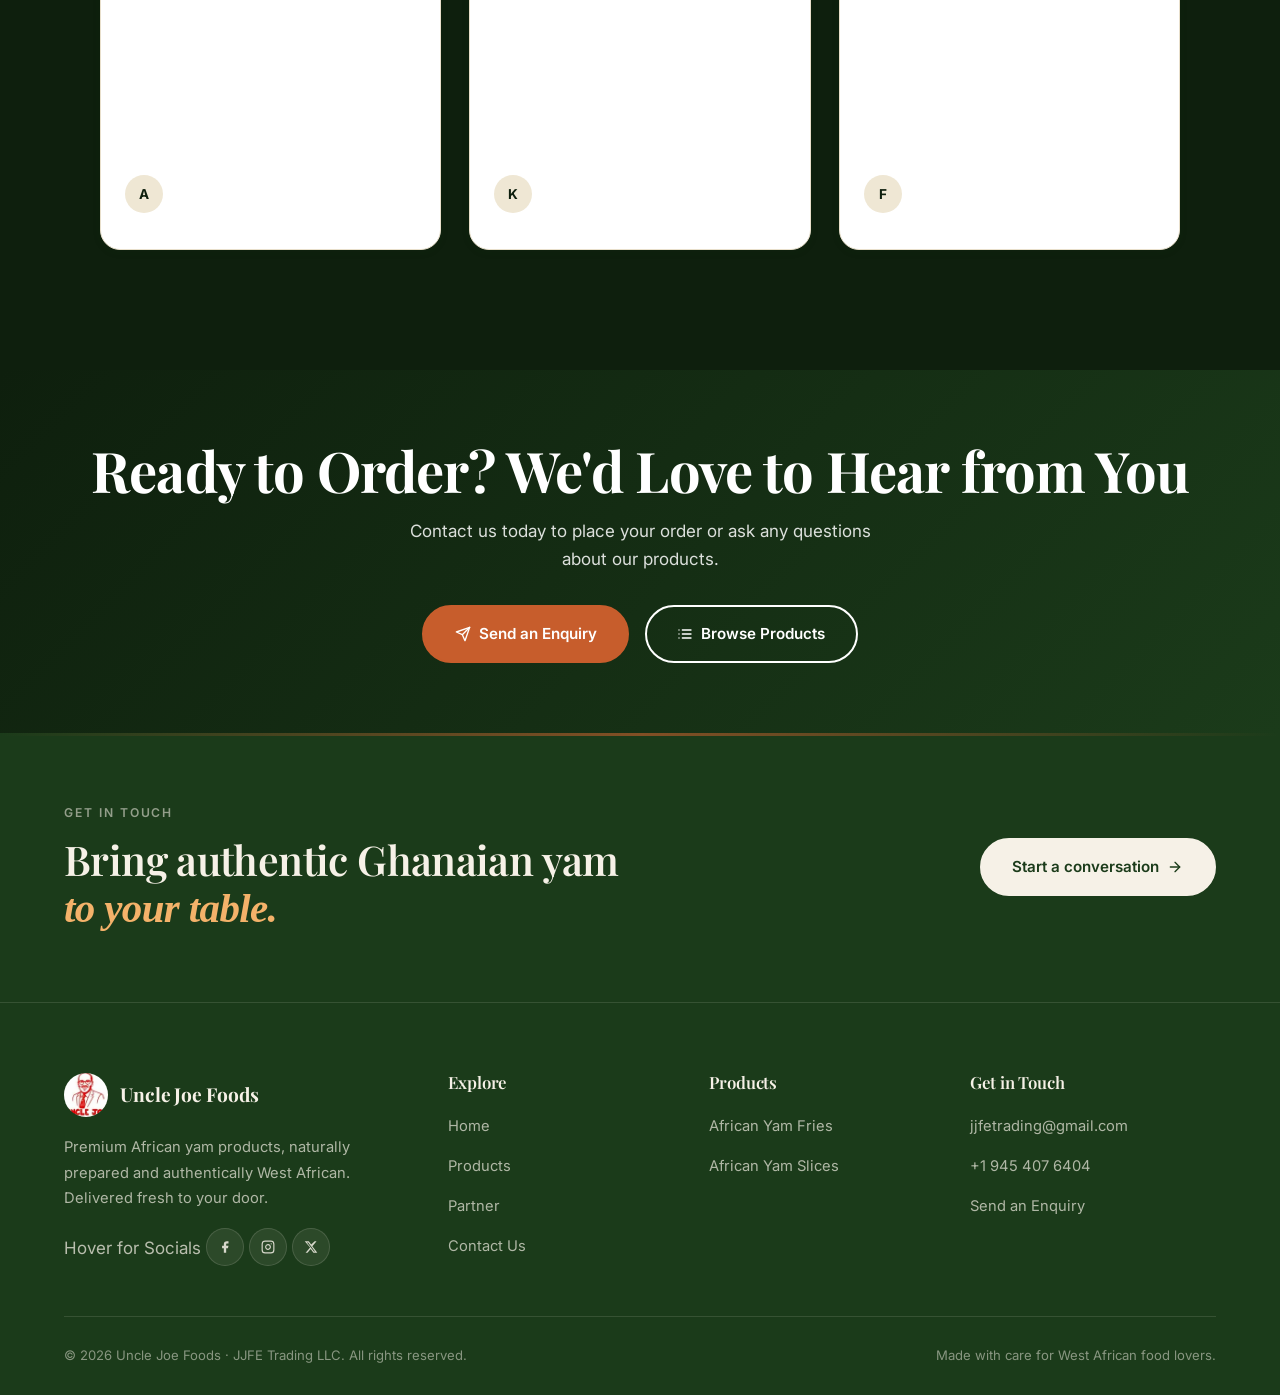
==== commit 48923027: "Fix" ====
--- a/index.html
+++ b/index.html
@@ -12,7 +12,7 @@
   <link rel="apple-touch-icon" href="images/logo.jpg" />
 
   <!-- Preload hero image (above-the-fold) -->
-  <link rel="preload" as="image" href="images/banner-hero.webp" type="image/webp" fetchpriority="high" />
+  <link rel="preload" as="image" href="images/hero-yam.webp" type="image/webp" fetchpriority="high" />
 
   <!-- Open Graph / social sharing -->
   <meta property="og:type" content="website" />
@@ -64,41 +64,54 @@
   </header>
 
 
-  <!-- ════════════════════ HERO (split layout) ════════════════════ -->
+  <!-- ════════════════════ HERO (split — product + copy) ════════════════════ -->
   <section class="hero" id="hero" aria-label="Hero banner">
-    <div class="container hero-grid">
-      
-      <!-- Left: Product Visual -->
-      <div class="hero-visual" id="heroVisual" aria-hidden="true">
-        <div class="hero-visual-inner">
+
+    <span class="hero-leaf hero-leaf--tr" aria-hidden="true"></span>
+    <span class="hero-leaf hero-leaf--bl" aria-hidden="true"></span>
+
+    <div class="container">
+      <div class="hero-grid">
+
+        <div class="hero-figure reveal" id="heroVisual">
+          <div class="hero-figure-ring" aria-hidden="true"></div>
           <picture>
-            <source srcset="images/banner-hero.webp" type="image/webp" />
-            <img src="images/banner-hero.jpg" alt="Uncle Joe Foods Premium Yam" width="500" height="500" decoding="async" />
+            <source srcset="images/hero-yam.webp" type="image/webp" />
+            <img src="images/hero-yam.jpg"
+                 alt="Fresh Ghanaian yam — whole tuber, slices, and diced cubes on a wooden board"
+                 width="560" height="560" decoding="async" fetchpriority="high" />
           </picture>
         </div>
-      </div>
-
-      <!-- Right: Content -->
-      <div class="hero-content">
-        <span class="eyebrow">
-          <svg class="eyebrow-icon" xmlns="http://www.w3.org/2000/svg" width="18" height="18" viewBox="0 0 24 24" fill="none" stroke="currentColor" stroke-width="2" aria-hidden="true">
-            <path d="M12 2L15 8L22 9L18 13L19 20L12 16.5L5 20L6 13L2 9L9 8L12 2Z"/>
-          </svg>
-          Premium Quality
-        </span>
-        <h1 class="display-1">Best Quality Yams<br/>From Ghana.</h1>
-        <p class="hero-tagline">
-          From the heart of West Africa to your table. Authentically prepared yam fries, slices, and pounded yam, packed with flavour and goodness.
-        </p>
-        <div class="hero-actions">
-          <a href="products.html" class="btn btn-primary btn-magnetic">
-            <svg xmlns="http://www.w3.org/2000/svg" width="16" height="16" viewBox="0 0 24 24" fill="none" stroke="currentColor" stroke-width="2.5" aria-hidden="true"><path d="M9 2L6 6H1V10H3L5 20H19L21 10H23V6H18L15 2M9 8V16M12 8V16M15 8V16" fill="currentColor"/></svg>
-            Shop Now
-          </a>
-        </div>
-      </div>
-
-    </div>
+
+        <div class="hero-content reveal">
+          <span class="hero-sprig" aria-hidden="true">
+            <svg xmlns="http://www.w3.org/2000/svg" width="48" height="24" viewBox="0 0 48 24" fill="none" stroke="currentColor" stroke-width="1.8" stroke-linecap="round" stroke-linejoin="round">
+              <path d="M2 22 C 14 18, 28 14, 44 4"/>
+              <path d="M30 11 q 3 -7 11 -7"/>
+              <path d="M20 15 q 3 -6 10 -6"/>
+              <path d="M11 19 q 3 -6 10 -6"/>
+            </svg>
+          </span>
+          <span class="eyebrow">Best Quality Products</span>
+          <h1 class="display-1">Premium African<br/><em>Yam</em>&nbsp;the way<br/>Ghana intended.</h1>
+          <p>
+            When you think of pure, wholesome, authentic West African yam,
+            think Uncle Joe Foods. Frozen-fresh fries, slices, and pounded yam.
+          </p>
+          <div class="hero-actions">
+            <a href="products.html" class="btn btn-primary btn-magnetic">
+              <svg xmlns="http://www.w3.org/2000/svg" width="18" height="18" viewBox="0 0 24 24" fill="none" stroke="currentColor" stroke-width="2" stroke-linecap="round" stroke-linejoin="round" aria-hidden="true"><circle cx="8" cy="21" r="1"/><circle cx="19" cy="21" r="1"/><path d="M2.05 2.05h2l2.66 12.42a2 2 0 0 0 2 1.58h9.78a2 2 0 0 0 1.95-1.57l1.65-7.43H5.12"/></svg>
+              Shop now
+            </a>
+            <a href="contact.html" class="btn btn-ghost btn-magnetic">
+              Get in touch
+            </a>
+          </div>
+        </div>
+
+      </div>
+    </div>
+
   </section>
 
 
@@ -127,7 +140,12 @@
           <div class="feature-card__top">
             <h3>100% Natural</h3>
             <span class="feature-card__sub">Pure &amp; wholesome</span>
-            <div class="feature-card__icon"><span aria-hidden="true">🌿</span></div>
+            <div class="feature-card__icon">
+              <picture>
+                <source srcset="images/icon-natural.webp" type="image/webp" />
+                <img src="images/icon-natural.jpg" alt="Fresh green leaf" width="104" height="104" loading="lazy" decoding="async" />
+              </picture>
+            </div>
           </div>
           <div class="feature-card__body">
             <p>No artificial preservatives. Just pure, wholesome African yam as nature intended.</p>
@@ -138,7 +156,12 @@
           <div class="feature-card__top">
             <h3>Fast Delivery</h3>
             <span class="feature-card__sub">Frozen-fresh, on time</span>
-            <div class="feature-card__icon"><span aria-hidden="true">🚚</span></div>
+            <div class="feature-card__icon">
+              <picture>
+                <source srcset="images/icon-delivery.webp" type="image/webp" />
+                <img src="images/icon-delivery.jpg" alt="Delivery truck" width="104" height="104" loading="lazy" decoding="async" />
+              </picture>
+            </div>
           </div>
           <div class="feature-card__body">
             <p>Frozen and packed to preserve freshness, delivered quickly to your door.</p>
@@ -149,7 +172,12 @@
           <div class="feature-card__top">
             <h3>Authentic West African</h3>
             <span class="feature-card__sub">Direct from Ghana</span>
-            <div class="feature-card__icon"><span aria-hidden="true">🌍</span></div>
+            <div class="feature-card__icon">
+              <picture>
+                <source srcset="images/icon-authentic.webp" type="image/webp" />
+                <img src="images/icon-authentic.jpg" alt="Globe showing Africa" width="104" height="104" loading="lazy" decoding="async" />
+              </picture>
+            </div>
           </div>
           <div class="feature-card__body">
             <p>Sourced directly from Ghana. Real yams with real flavour, every time.</p>
@@ -160,7 +188,12 @@
           <div class="feature-card__top">
             <h3>Premium Quality</h3>
             <span class="feature-card__sub">Inspected, every batch</span>
-            <div class="feature-card__icon"><span aria-hidden="true">🏆</span></div>
+            <div class="feature-card__icon">
+              <picture>
+                <source srcset="images/icon-quality.webp" type="image/webp" />
+                <img src="images/icon-quality.jpg" alt="Premium yam on a stone pedestal" width="104" height="104" loading="lazy" decoding="async" />
+              </picture>
+            </div>
           </div>
           <div class="feature-card__body">
             <p>Every batch is carefully inspected and prepared to the highest food-safety standards.</p>
@@ -173,7 +206,7 @@
 
 
   <!-- ════════════════════ PRODUCT OFFERINGS & BENEFITS ════════════════════ -->
-  <section class="section" aria-labelledby="benefits-heading">
+  <section class="section section--benefits" aria-labelledby="benefits-heading">
     <div class="container">
 
       <div class="section-header">
@@ -182,30 +215,26 @@
         <p>Uncle Joe Foods products are designed to make cooking authentic African yam easy, without sacrificing taste or quality.</p>
       </div>
 
-      <div class="benefits-grid">
-
-        <div class="benefit-card reveal">
-          <div class="benefit-card__icon">📦</div>
-          <h3>Reliable Supply</h3>
-          <p>Consistent availability across all seasons. Our cold-chain supply ensures you always have premium African yam in stock, year-round.</p>
-        </div>
-
-        <div class="benefit-card reveal">
-          <div class="benefit-card__icon">✅</div>
-          <h3>Consistency</h3>
-          <p>More dependable quality with every order. Portion control means no waste and predictable yields for your kitchen or business.</p>
-        </div>
-
-        <div class="benefit-card reveal">
-          <div class="benefit-card__icon">⏱️</div>
-          <h3>Less Prep Time</h3>
-          <p>Pre-peeled, pre-cut, and quickly frozen at source. Skip the hours of prep. Our products go straight from freezer to cooker.</p>
-        </div>
-
-        <div class="benefit-card reveal">
-          <div class="benefit-card__icon">❄️</div>
-          <h3>Long Shelf Life</h3>
-          <p>Frozen packaging extends shelf life significantly, reducing spoilage, cutting food costs, and giving you flexibility with your inventory.</p>
+      <div class="glass-row">
+
+        <div class="glass" data-text="Reliable Supply" style="--r:-15;">
+          <span class="glass__emoji" aria-hidden="true">📦</span>
+          <p class="glass__desc">Consistent availability across all seasons. Cold-chain supply keeps premium yam in stock year-round.</p>
+        </div>
+
+        <div class="glass" data-text="Consistency" style="--r:-5;">
+          <span class="glass__emoji" aria-hidden="true">✅</span>
+          <p class="glass__desc">Dependable quality every order. Portion control means no waste and predictable yields.</p>
+        </div>
+
+        <div class="glass" data-text="Less Prep Time" style="--r:5;">
+          <span class="glass__emoji" aria-hidden="true">⏱️</span>
+          <p class="glass__desc">Pre-peeled, pre-cut, quickly frozen at source. Straight from freezer to cooker.</p>
+        </div>
+
+        <div class="glass" data-text="Long Shelf Life" style="--r:15;">
+          <span class="glass__emoji" aria-hidden="true">❄️</span>
+          <p class="glass__desc">Frozen packaging extends shelf life, reducing spoilage and cutting food costs.</p>
         </div>
 
       </div>
@@ -346,47 +375,47 @@
 
       <div class="reviews-grid">
 
-        <div class="review-card reveal" style="background:rgba(255,255,255,.08); border-color:rgba(255,255,255,.12);">
+        <div class="review-card reveal" style="--r:-8;">
           <div class="review-card__header">
-            <span class="review-card__product" style="background:rgba(255,255,255,.15); color:#a5d6a7;">Yam Fries 1kg</span>
+            <span class="review-card__product">Yam Fries 1kg</span>
             <span class="review-card__stars">★★★★★</span>
           </div>
           <p class="review-card__text">"The yam fries taste just like home, crispy on the outside, soft inside. My whole family loves them. Will be ordering every month!"</p>
           <div class="review-card__author">
-            <div class="review-card__avatar" style="background:rgba(255,255,255,.15); color:#fff;">A</div>
+            <div class="review-card__avatar">A</div>
             <div>
-              <p class="review-card__name" style="color:#fff;">Abena K.</p>
-              <p class="review-card__verified" style="color:#a5d6a7;">✓ Verified Customer, Dallas, TX</p>
-            </div>
-          </div>
-        </div>
-
-        <div class="review-card reveal" style="background:rgba(255,255,255,.08); border-color:rgba(255,255,255,.12);">
+              <p class="review-card__name">Abena K.</p>
+              <p class="review-card__verified">✓ Verified Customer, Dallas, TX</p>
+            </div>
+          </div>
+        </div>
+
+        <div class="review-card reveal" style="--r:0;">
           <div class="review-card__header">
-            <span class="review-card__product" style="background:rgba(255,255,255,.15); color:#a5d6a7;">Yam Slices 2.5kg</span>
+            <span class="review-card__product">Yam Slices 2.5kg</span>
             <span class="review-card__stars">★★★★★</span>
           </div>
           <p class="review-card__text">"Finally found a supplier that delivers real Ghanaian yam consistently. The quality is excellent and delivery was fast. Highly recommend for restaurants!"</p>
           <div class="review-card__author">
-            <div class="review-card__avatar" style="background:rgba(255,255,255,.15); color:#fff;">K</div>
+            <div class="review-card__avatar">K</div>
             <div>
-              <p class="review-card__name" style="color:#fff;">Kwame O.</p>
-              <p class="review-card__verified" style="color:#a5d6a7;">✓ Verified Customer, Houston, TX</p>
-            </div>
-          </div>
-        </div>
-
-        <div class="review-card reveal" style="background:rgba(255,255,255,.08); border-color:rgba(255,255,255,.12);">
+              <p class="review-card__name">Kwame O.</p>
+              <p class="review-card__verified">✓ Verified Customer, Houston, TX</p>
+            </div>
+          </div>
+        </div>
+
+        <div class="review-card reveal" style="--r:8;">
           <div class="review-card__header">
-            <span class="review-card__product" style="background:rgba(255,255,255,.15); color:#a5d6a7;">Pounded Yam</span>
+            <span class="review-card__product">Pounded Yam</span>
             <span class="review-card__stars">★★★★★</span>
           </div>
           <p class="review-card__text">"The pounded yam is smooth and authentic. It saves so much time. No pounding required! Uncle Joe Foods is now my go-to for all African food staples."</p>
           <div class="review-card__author">
-            <div class="review-card__avatar" style="background:rgba(255,255,255,.15); color:#fff;">F</div>
+            <div class="review-card__avatar">F</div>
             <div>
-              <p class="review-card__name" style="color:#fff;">Fatima D.</p>
-              <p class="review-card__verified" style="color:#a5d6a7;">✓ Verified Customer, Atlanta, GA</p>
+              <p class="review-card__name">Fatima D.</p>
+              <p class="review-card__verified">✓ Verified Customer, Atlanta, GA</p>
             </div>
           </div>
         </div>
@@ -443,11 +472,13 @@
             <span>Uncle Joe Foods</span>
           </a>
           <p>Premium African yam products, naturally prepared and authentically West African. Delivered fresh to your door.</p>
-          <div class="social-links">
+          <div class="social-card">
+            <span>Hover for Socials</span>
             <a href="#" class="social-link" aria-label="Facebook"><svg xmlns="http://www.w3.org/2000/svg" width="14" height="14" viewBox="0 0 24 24" fill="currentColor" aria-hidden="true"><path d="M18 2h-3a5 5 0 0 0-5 5v3H7v4h3v8h4v-8h3l1-4h-4V7a1 1 0 0 1 1-1h3z"/></svg></a>
             <a href="#" class="social-link" aria-label="Instagram"><svg xmlns="http://www.w3.org/2000/svg" width="14" height="14" viewBox="0 0 24 24" fill="none" stroke="currentColor" stroke-width="2" stroke-linecap="round" stroke-linejoin="round" aria-hidden="true"><rect width="20" height="20" x="2" y="2" rx="5" ry="5"/><path d="M16 11.37A4 4 0 1 1 12.63 8 4 4 0 0 1 16 11.37z"/><line x1="17.5" x2="17.51" y1="6.5" y2="6.5"/></svg></a>
             <a href="#" class="social-link" aria-label="Twitter"><svg xmlns="http://www.w3.org/2000/svg" width="14" height="14" viewBox="0 0 24 24" fill="currentColor" aria-hidden="true"><path d="M18.244 2.25h3.308l-7.227 8.26 8.502 11.24H16.17l-4.714-6.231-5.401 6.231H2.746l7.73-8.835L1.254 2.25H8.08l4.258 5.63 5.906-5.63Zm-1.161 17.52h1.833L7.084 4.126H5.117z"/></svg></a>
           </div>
+
         </div>
 
         <!-- Quick Links -->
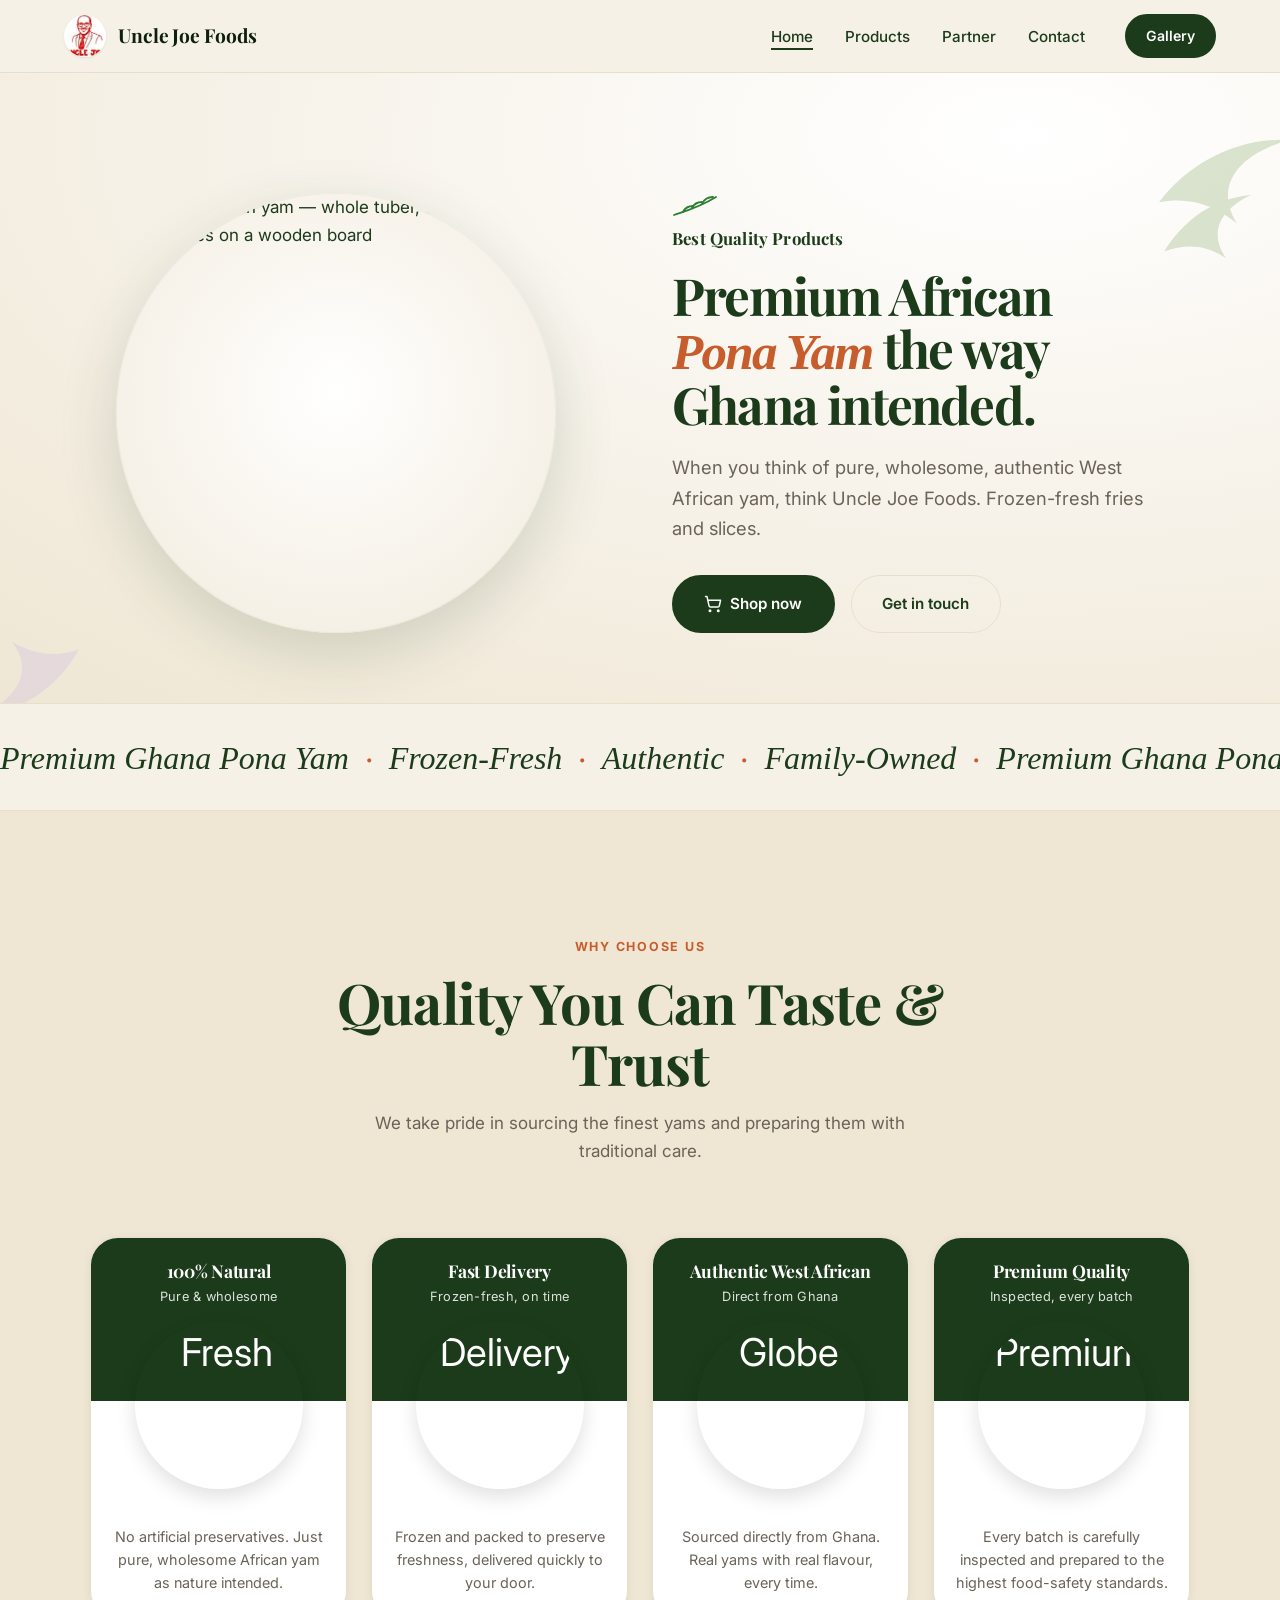
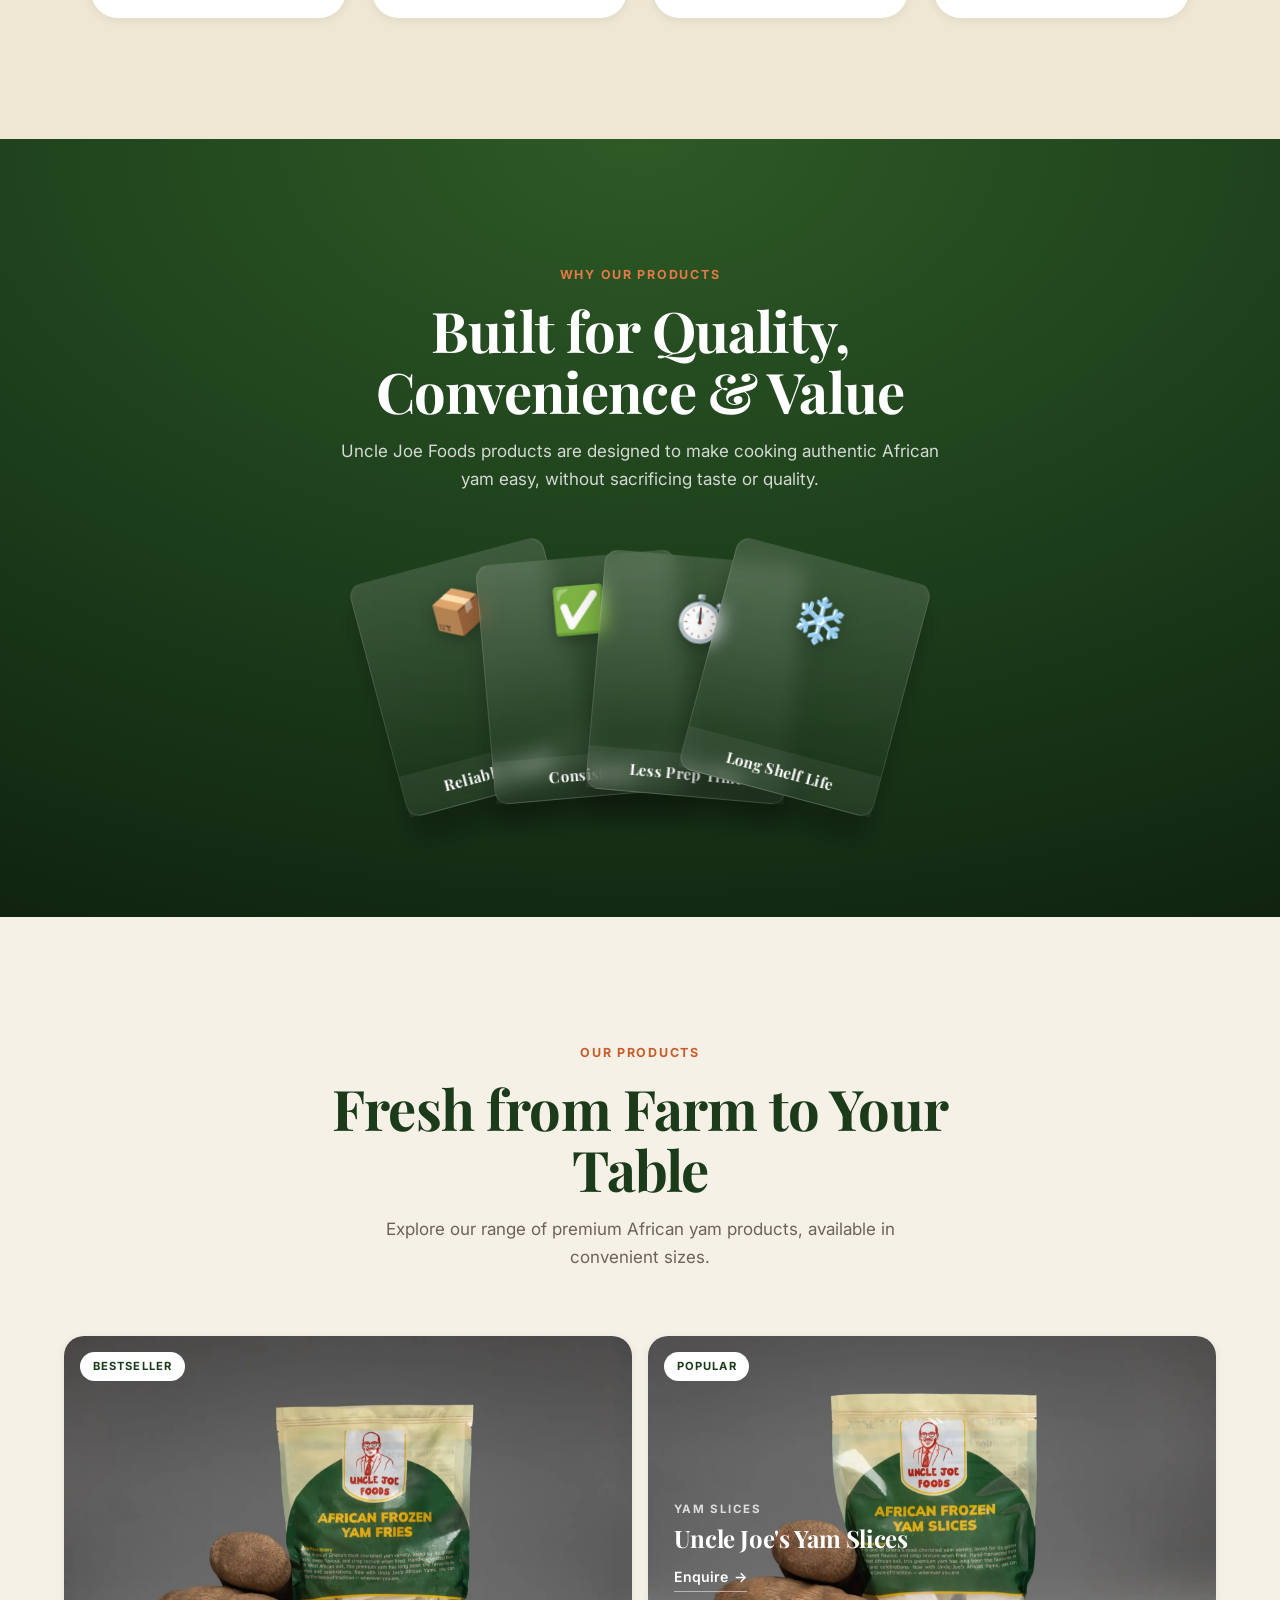
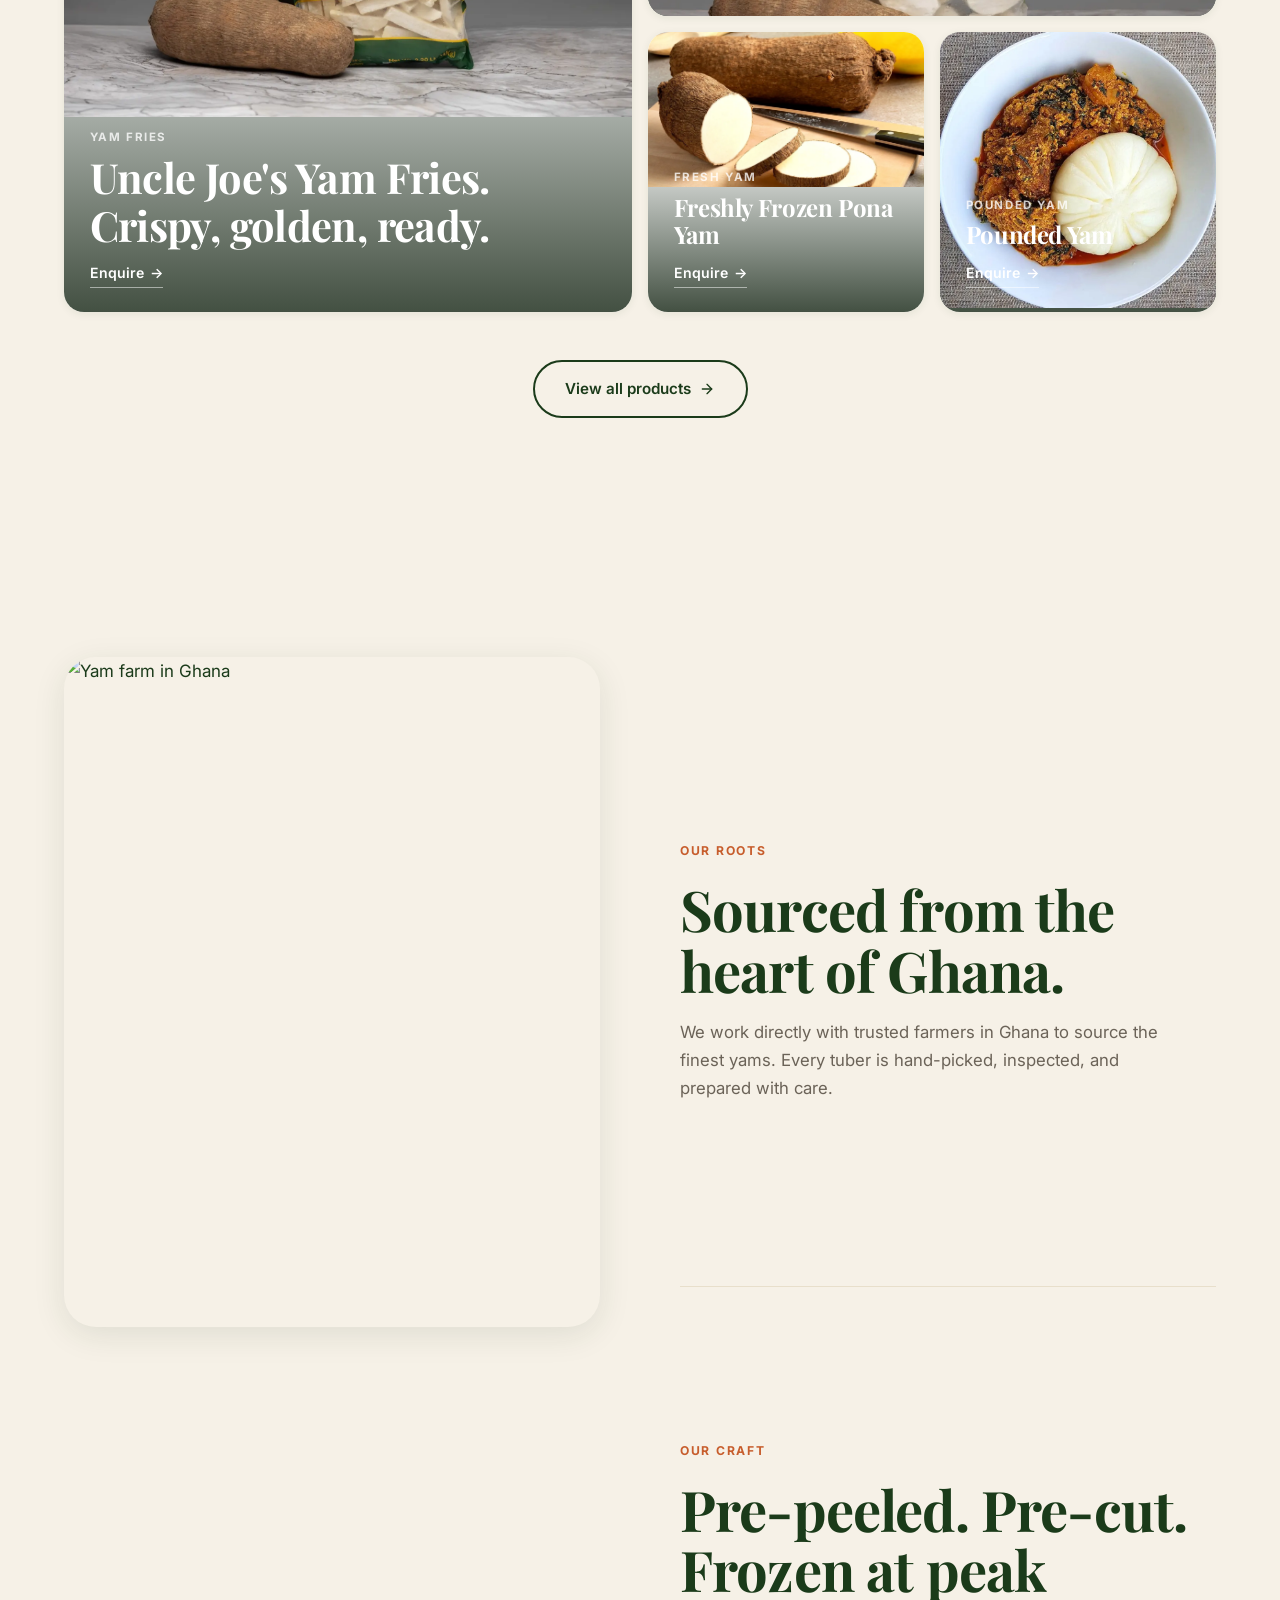
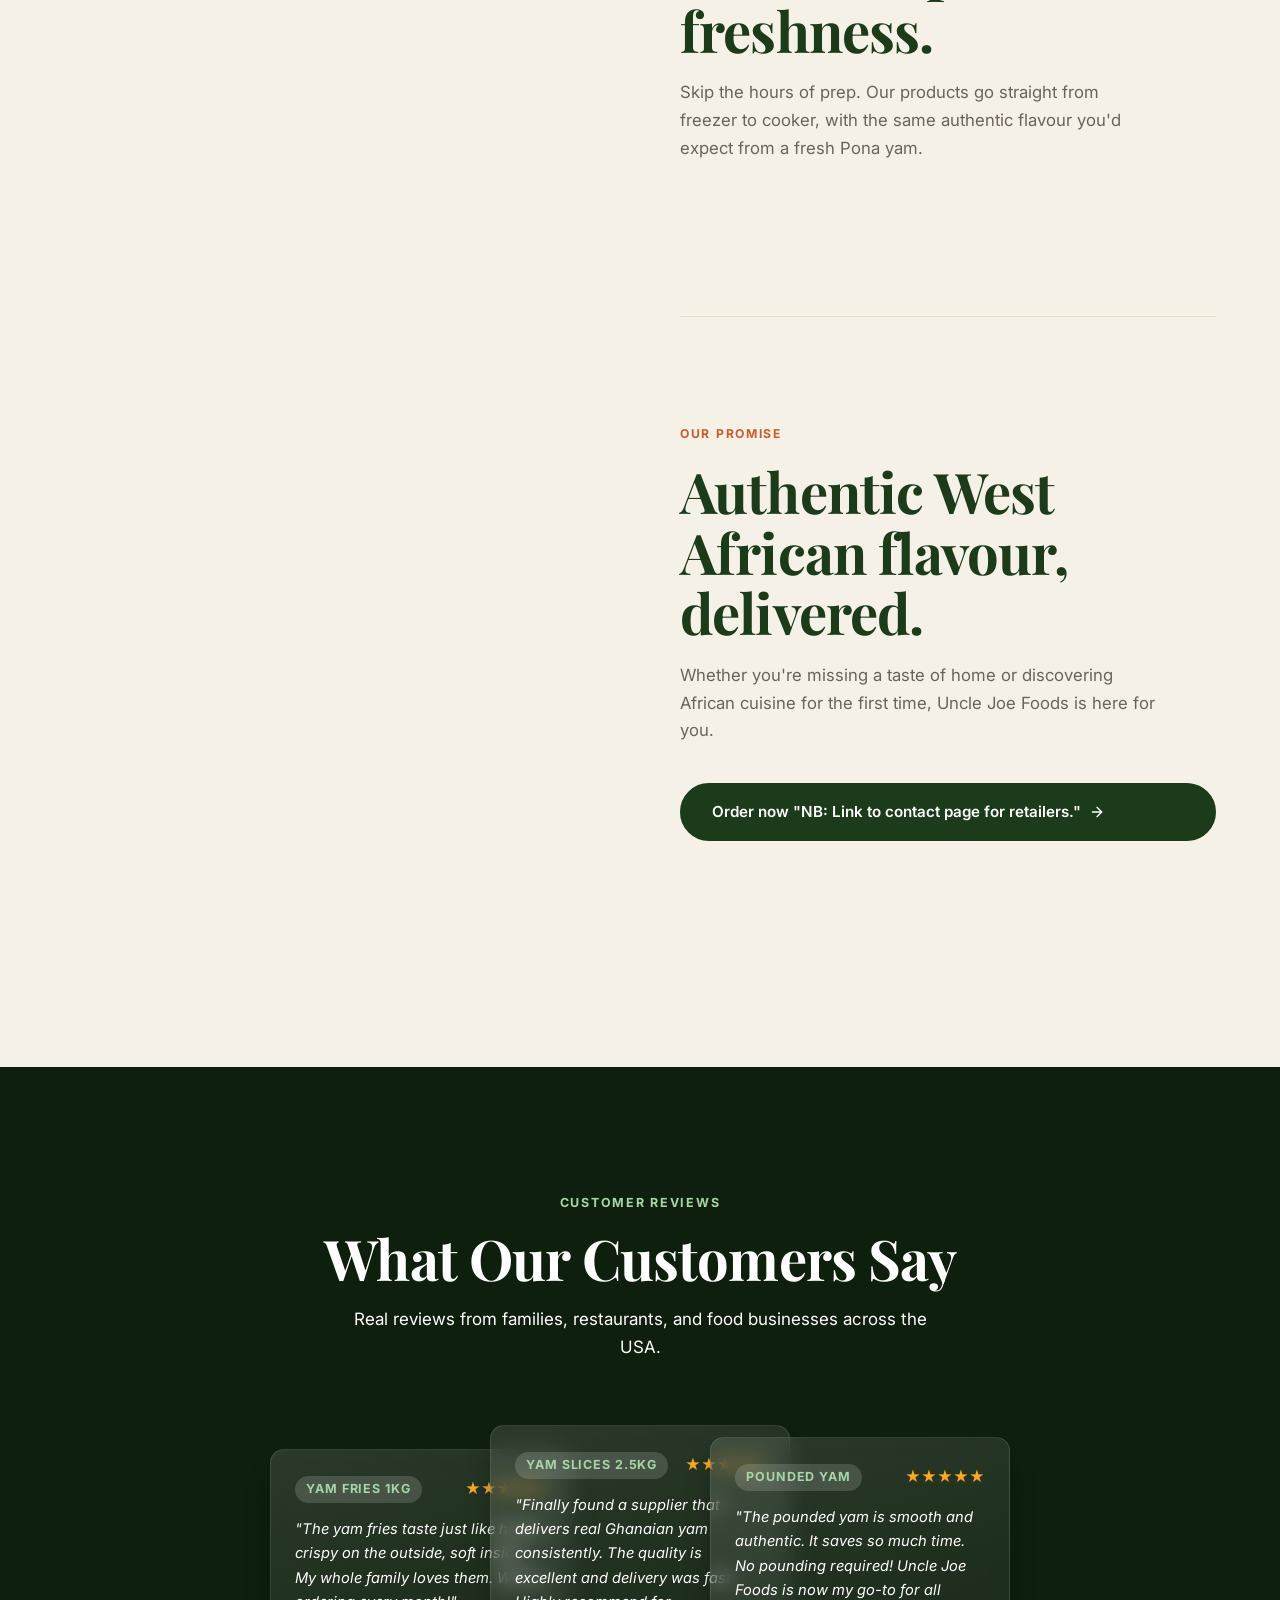
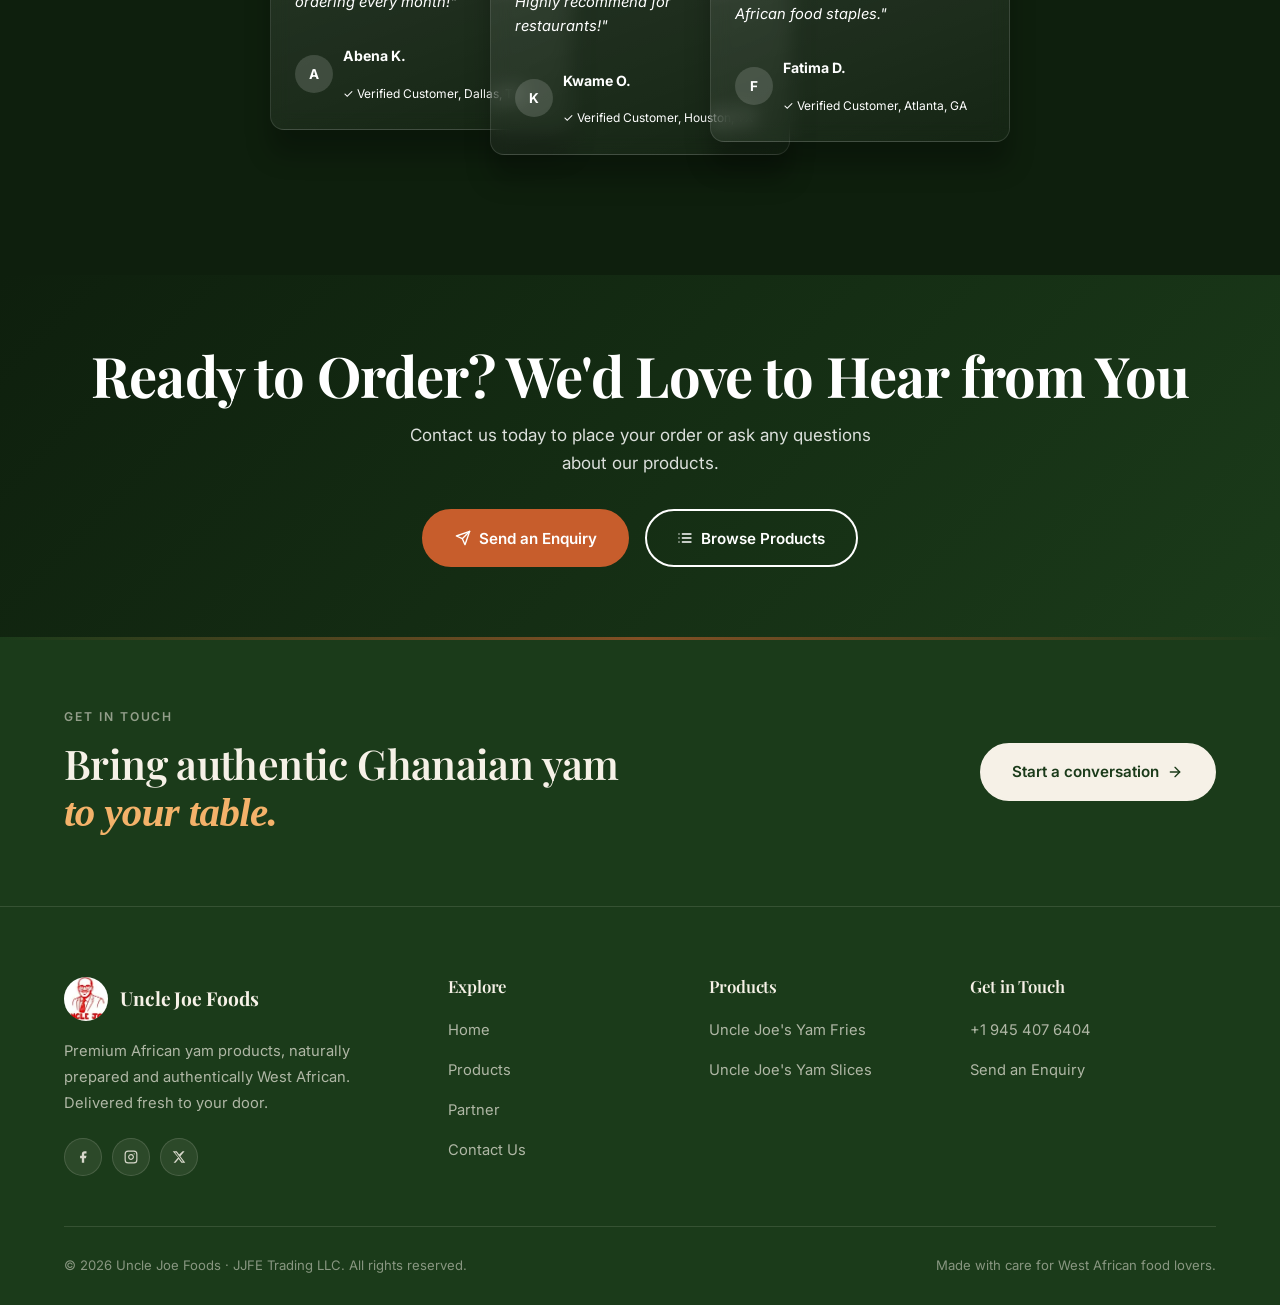
==== commit 9d7cf4e7: "Fix" ====
--- a/index.html
+++ b/index.html
@@ -4,7 +4,7 @@
   <meta charset="UTF-8" />
   <meta name="viewport" content="width=device-width, initial-scale=1.0" />
   <title>Uncle Joe Foods  |  Premium African Yam Products</title>
-  <meta name="description" content="Uncle Joe Foods delivers premium African yam products (African Yam Fries and Yam Slices) straight to your door." />
+  <meta name="description" content="Uncle Joe Foods delivers premium African yam products (Uncle Joe's Yam Fries a) straight to your door." />
 
   <!-- Favicon -->
   <link rel="icon" type="image/webp" href="images/logo-nav.webp" />
@@ -93,10 +93,10 @@
             </svg>
           </span>
           <span class="eyebrow">Best Quality Products</span>
-          <h1 class="display-1">Premium African<br/><em>Yam</em>&nbsp;the way<br/>Ghana intended.</h1>
+          <h1 class="display-1">Premium African<br/><em>Pona Yam</em>&nbsp;the way<br/>Ghana intended.</h1>
           <p>
             When you think of pure, wholesome, authentic West African yam,
-            think Uncle Joe Foods. Frozen-fresh fries, slices, and pounded yam.
+            think Uncle Joe Foods. Frozen-fresh fries and slices.
           </p>
           <div class="hero-actions">
             <a href="products.html" class="btn btn-primary btn-magnetic">
@@ -118,8 +118,8 @@
   <!-- ════════════════════ MARQUEE ════════════════════ -->
   <div class="marquee" aria-hidden="true">
     <div class="marquee__track">
-      <span>Premium Ghana Yam <span class="dot">·</span> Frozen-Fresh <span class="dot">·</span> Authentic <span class="dot">·</span> Family-Owned <span class="dot">·</span> Premium Ghana Yam <span class="dot">·</span> Frozen-Fresh <span class="dot">·</span> Authentic <span class="dot">·</span> Family-Owned <span class="dot">·</span>&nbsp;</span>
-      <span>Premium Ghana Yam <span class="dot">·</span> Frozen-Fresh <span class="dot">·</span> Authentic <span class="dot">·</span> Family-Owned <span class="dot">·</span> Premium Ghana Yam <span class="dot">·</span> Frozen-Fresh <span class="dot">·</span> Authentic <span class="dot">·</span> Family-Owned <span class="dot">·</span>&nbsp;</span>
+      <span>Premium Ghana Pona Yam <span class="dot">·</span> Frozen-Fresh <span class="dot">·</span> Authentic <span class="dot">·</span> Family-Owned <span class="dot">·</span> Premium Ghana Pona Yam <span class="dot">·</span> Frozen-Fresh <span class="dot">·</span> Authentic <span class="dot">·</span> Family-Owned <span class="dot">·</span>&nbsp;</span>
+      <span>Premium Ghana Pona Yam <span class="dot">·</span> Frozen-Fresh <span class="dot">·</span> Authentic <span class="dot">·</span> Family-Owned <span class="dot">·</span> Premium Ghana Pona Yam <span class="dot">·</span> Frozen-Fresh <span class="dot">·</span> Authentic <span class="dot">·</span> Family-Owned <span class="dot">·</span>&nbsp;</span>
     </div>
   </div>
 
@@ -263,7 +263,7 @@
           <span class="bento-card__badge">Bestseller</span>
           <div class="bento-card__body">
             <p class="bento-card__category">Yam Fries</p>
-            <h3>African Yam Fries.<br/>Crispy, golden, ready.</h3>
+            <h3>Uncle Joe's Yam Fries.<br/>Crispy, golden, ready.</h3>
             <span class="bento-card__cta">Enquire <span aria-hidden="true">→</span></span>
           </div>
         </a>
@@ -277,7 +277,7 @@
           <span class="bento-card__badge">Popular</span>
           <div class="bento-card__body">
             <p class="bento-card__category">Yam Slices</p>
-            <h3>African Yam Slices</h3>
+            <h3>Uncle Joe's Yam Slices</h3>
             <span class="bento-card__cta">Enquire <span aria-hidden="true">→</span></span>
           </div>
         </a>
@@ -286,11 +286,11 @@
         <a href="contact.html" class="bento-card reveal">
           <picture>
             <source srcset="images/fresh-ghana-yam.webp" type="image/webp" />
-            <img src="images/fresh-ghana-yam.jpg" alt="Fresh Ghana Yam" width="1200" height="675" loading="lazy" decoding="async" />
+            <img src="images/fresh-ghana-yam.jpg" alt="Freshly Frozen Pona Yam" width="1200" height="675" loading="lazy" decoding="async" />
           </picture>
           <div class="bento-card__body">
             <p class="bento-card__category">Fresh Yam</p>
-            <h3>Fresh Ghana Yam</h3>
+            <h3>Freshly Frozen Pona Yam</h3>
             <span class="bento-card__cta">Enquire <span aria-hidden="true">→</span></span>
           </div>
         </a>
@@ -343,7 +343,7 @@
           <article class="reveal">
             <span class="eyebrow">Our craft</span>
             <h2>Pre-peeled. Pre-cut. Frozen at peak freshness.</h2>
-            <p>Skip the hours of prep. Our products go straight from freezer to cooker, with the same authentic flavour you'd expect from a fresh Ghana yam.</p>
+            <p>Skip the hours of prep. Our products go straight from freezer to cooker, with the same authentic flavour you'd expect from a fresh Pona yam.</p>
           </article>
 
           <article class="reveal">
@@ -351,7 +351,7 @@
             <h2>Authentic West African flavour, delivered.</h2>
             <p>Whether you're missing a taste of home or discovering African cuisine for the first time, Uncle Joe Foods is here for you.</p>
             <a href="contact.html" class="btn btn-primary btn-magnetic" style="margin-top:1.4rem;">
-              Order now
+              Order now "NB: Link to contact page for retailers."
               <svg xmlns="http://www.w3.org/2000/svg" width="16" height="16" viewBox="0 0 24 24" fill="none" stroke="currentColor" stroke-width="2" stroke-linecap="round" stroke-linejoin="round" aria-hidden="true"><path d="M5 12h14"/><path d="m12 5 7 7-7 7"/></svg>
             </a>
           </article>
@@ -472,13 +472,11 @@
             <span>Uncle Joe Foods</span>
           </a>
           <p>Premium African yam products, naturally prepared and authentically West African. Delivered fresh to your door.</p>
-          <div class="social-card">
-            <span>Hover for Socials</span>
+          <div class="social-links">
             <a href="#" class="social-link" aria-label="Facebook"><svg xmlns="http://www.w3.org/2000/svg" width="14" height="14" viewBox="0 0 24 24" fill="currentColor" aria-hidden="true"><path d="M18 2h-3a5 5 0 0 0-5 5v3H7v4h3v8h4v-8h3l1-4h-4V7a1 1 0 0 1 1-1h3z"/></svg></a>
             <a href="#" class="social-link" aria-label="Instagram"><svg xmlns="http://www.w3.org/2000/svg" width="14" height="14" viewBox="0 0 24 24" fill="none" stroke="currentColor" stroke-width="2" stroke-linecap="round" stroke-linejoin="round" aria-hidden="true"><rect width="20" height="20" x="2" y="2" rx="5" ry="5"/><path d="M16 11.37A4 4 0 1 1 12.63 8 4 4 0 0 1 16 11.37z"/><line x1="17.5" x2="17.51" y1="6.5" y2="6.5"/></svg></a>
             <a href="#" class="social-link" aria-label="Twitter"><svg xmlns="http://www.w3.org/2000/svg" width="14" height="14" viewBox="0 0 24 24" fill="currentColor" aria-hidden="true"><path d="M18.244 2.25h3.308l-7.227 8.26 8.502 11.24H16.17l-4.714-6.231-5.401 6.231H2.746l7.73-8.835L1.254 2.25H8.08l4.258 5.63 5.906-5.63Zm-1.161 17.52h1.833L7.084 4.126H5.117z"/></svg></a>
           </div>
-
         </div>
 
         <!-- Quick Links -->
@@ -496,8 +494,8 @@
         <div class="footer-col">
           <h4>Products</h4>
           <ul>
-            <li><a href="products.html">African Yam Fries</a></li>
-            <li><a href="products.html">African Yam Slices</a></li>
+            <li><a href="products.html">Uncle Joe's Yam Fries</a></li>
+            <li><a href="products.html">Uncle Joe's Yam Slices</a></li>
           </ul>
         </div>
 
@@ -505,7 +503,7 @@
         <div class="footer-col">
           <h4>Get in Touch</h4>
           <ul>
-            <li><a href="mailto:jjfetrading@gmail.com">jjfetrading@gmail.com</a></li>
+            
             <li><a href="tel:+19454076404">+1 945 407 6404</a></li>
             <li><a href="contact.html">Send an Enquiry</a></li>
           </ul>
--- a/css/style.css
+++ b/css/style.css
@@ -277,215 +277,134 @@
 .nav-toggle.open span:nth-child(2) { opacity: 0; }
 .nav-toggle.open span:nth-child(3) { transform: translateY(-7px) rotate(-45deg); }
 
-/* ── Hero (split layout: image left, content right) ───── */
+/* ── Hero (full-bleed editorial with text overlay) ───────── */
 .hero {
   position: relative;
-  background: linear-gradient(135deg, #F6F1E7 0%, #FEFAF4 100%);
-  min-height: 85vh;
-  padding: 80px 0;
+  background:
+    radial-gradient(120% 120% at 80% 10%, var(--clr-paper) 0%, var(--clr-cream) 55%, var(--clr-cream-dk) 100%);
+  padding: 120px 0 70px;
   overflow: hidden;
-  display: flex;
-  align-items: center;
+  isolation: isolate;
+  display: flex;
+  align-items: center;
+}
+
+/* Decorative leaf accents in the corners */
+.hero-leaf {
+  position: absolute;
+  z-index: 0;
+  pointer-events: none;
+  background-repeat: no-repeat;
+  background-size: contain;
+  opacity: .5;
+}
+.hero-leaf--tr {
+  top: 4%;
+  right: -20px;
+  width: 200px;
+  height: 200px;
+  background-image: url("data:image/svg+xml,%3Csvg xmlns='http://www.w3.org/2000/svg' viewBox='0 0 200 200'%3E%3Cg fill='%23B7CBA3'%3E%3Cpath d='M180 30c-50 5-95 35-120 80 30-10 55-5 80 10-25-30-15-65 40-90z'/%3E%3Cpath d='M150 90c-35 8-62 32-78 68 22-12 42-12 62-2-20-22-14-46 16-66z'/%3E%3C/g%3E%3C/svg%3E");
+  transform: rotate(8deg);
+}
+.hero-leaf--bl {
+  bottom: -40px;
+  left: -40px;
+  width: 170px;
+  height: 170px;
+  background-image: url("data:image/svg+xml,%3Csvg xmlns='http://www.w3.org/2000/svg' viewBox='0 0 200 200'%3E%3Cg fill='%23CDB9E6'%3E%3Cpath d='M20 170c50-5 95-35 120-80-30 10-55 5-80-10 25 30 15 65-40 90z'/%3E%3C/g%3E%3C/svg%3E");
+  opacity: .3;
 }
 
 .hero-grid {
+  position: relative;
+  z-index: 2;
   display: grid;
   grid-template-columns: 1fr 1fr;
-  gap: 60px;
-  align-items: center;
-}
-
-/* Left: Hero Visual */
-.hero-visual {
-  position: relative;
-  display: flex;
-  justify-content: center;
-  align-items: center;
-  order: -1;
-}
-
-.hero-visual-inner {
-  position: relative;
-  width: 100%;
-  max-width: 450px;
+  align-items: center;
+  gap: clamp(2rem, 5vw, 5rem);
+}
+
+/* Circular product visual */
+.hero-figure {
+  position: relative;
+  justify-self: center;
+  width: min(100%, 440px);
   aspect-ratio: 1;
+  animation: heroFloat 5.5s ease-in-out infinite;
+  will-change: transform;
+}
+@keyframes heroFloat {
+  0%, 100% { transform: translateY(0); }
+  50%      { transform: translateY(-18px); }
+}
+.hero-figure-ring {
+  position: absolute;
+  inset: 0;
   border-radius: 50%;
-  overflow: hidden;
-  box-shadow: 0 30px 80px rgba(27, 59, 26, 0.15);
-  animation: heroVisualFloat 4s ease-in-out infinite;
-}
-
-@keyframes heroVisualFloat {
-  0%, 100% { transform: translateY(0px); }
-  50% { transform: translateY(-15px); }
-}
-
-.hero-visual-inner img {
+  background:
+    radial-gradient(circle at 50% 45%, var(--clr-paper) 0%, var(--clr-cream) 70%, var(--clr-cream-dk) 100%);
+  box-shadow: var(--shadow-lg), inset 0 0 0 1px rgba(27,59,26,.04);
+}
+.hero-figure picture,
+.hero-figure img {
+  position: relative;
+  z-index: 1;
   width: 100%;
   height: 100%;
   object-fit: cover;
-  object-position: center;
-}
-
-/* Right: Content */
+  border-radius: 50%;
+  display: block;
+}
+
 .hero-content {
   position: relative;
   z-index: 2;
-  max-width: 580px;
-}
-
+  max-width: 560px;
+}
+.hero-sprig {
+  display: inline-flex;
+  color: var(--clr-forest-lt);
+  margin-bottom: .5rem;
+}
 .hero-content .eyebrow {
-  display: inline-flex;
-  align-items: center;
-  gap: 0.6rem;
-  font-size: 0.85rem;
-  font-weight: 600;
-  letter-spacing: 0.08em;
-  text-transform: uppercase;
-  color: var(--clr-accent);
-  margin-bottom: 1.4rem;
-}
-
-.eyebrow-icon {
-  width: 20px;
-  height: 20px;
-  flex-shrink: 0;
-  color: var(--clr-accent);
-}
-
+  display: block;
+  color: var(--clr-text);
+  font-family: var(--font-heading);
+  font-weight: 700;
+  font-size: 1.05rem;
+  letter-spacing: .01em;
+  margin-bottom: 1rem;
+}
+.hero-content h1,
 .hero-content .display-1 {
-  font-size: clamp(2.5rem, 6vw, 4rem);
-  line-height: 1.1;
-  margin-bottom: 1.5rem;
-  color: var(--clr-text);
-  letter-spacing: -0.02em;
-}
-
+  color: var(--clr-forest);
+  font-size: clamp(2.7rem, 4vw, 4rem);
+  line-height: 1.04;
+  white-space: nowrap;
+  margin-bottom: 1.3rem;
+}
 .hero-content .display-1 em {
-  color: var(--clr-text);
-  font-style: normal;
-}
-
-.hero-tagline {
-  font-size: 1.1rem;
-  line-height: 1.7;
+  color: var(--clr-terracotta);
+  font-style: italic;
+}
+.hero-content p {
   color: var(--clr-text-muted);
-  margin-bottom: 2.4rem;
-  max-width: 540px;
-}
-
-.hero-actions {
-  display: flex;
-  gap: 1rem;
-  align-items: center;
-}
-
-.hero-actions .btn {
-  display: inline-flex;
-  align-items: center;
-  gap: 0.6rem;
-}
-
-/* Decorative leaf flourish */
-.hero::after {
-  content: '';
-  position: absolute;
-  bottom: 0;
-  right: -100px;
-  width: 400px;
-  height: 400px;
-  background: radial-gradient(circle at 30% 50%, rgba(46, 125, 50, 0.06) 0%, transparent 70%);
-  pointer-events: none;
-  z-index: 1;
-}
-
-/* Responsive: stack vertically on tablet/mobile */
-@media (max-width: 900px) {
-  .hero {
-    min-height: auto;
-    padding: 80px 0;
-  }
-
-  .hero-grid {
-    grid-template-columns: 1fr;
-    gap: 40px;
-  }
-
-  .hero-visual {
-    order: -1;
-  }
-
-  .hero-visual-inner {
-    max-width: 350px;
-  }
-
-  .hero-content .display-1 {
-    font-size: clamp(2rem, 5vw, 2.8rem);
-  }
-
-  .hero-tagline {
-    font-size: 1rem;
-  }
-
-  .hero::after {
-    width: 250px;
-    height: 250px;
-    right: -80px;
-    bottom: -50px;
-  }
-}
-
-@media (max-width: 600px) {
-  .hero {
-    padding: 60px 0;
-  }
-
-  .hero-grid {
-    gap: 30px;
-  }
-
-  .hero-visual-inner {
-    max-width: 280px;
-  }
-
-  .hero-content .display-1 {
-    font-size: clamp(1.75rem, 4.5vw, 2.2rem);
-  }
-
-  .hero-content .eyebrow {
-    font-size: 0.75rem;
-  }
-
-  .hero-tagline {
-    font-size: 0.95rem;
-    margin-bottom: 1.8rem;
-  }
-
-  .hero::after {
-    display: none;
-  }
-}
-
-/* Remove old hero-related classes no longer used */
-.hero-bg-stack,
-.hero-bg,
-.hero-scrim,
-.hero-dots {
-  display: none !important;
-}
-
-/* Ghost button — for image overlays */
+  font-size: 1.15rem;
+  max-width: 480px;
+  margin-bottom: 2rem;
+}
+.hero-actions { display: flex; gap: 1rem; flex-wrap: wrap; }
+
+/* Ghost button — on the light hero */
 .btn-ghost {
-  background: rgba(255,255,255,.08);
-  backdrop-filter: blur(10px);
-  -webkit-backdrop-filter: blur(10px);
-  border: 1px solid rgba(255,255,255,.4);
-  color: #fff;
+  background: transparent;
+  border: 1.5px solid var(--clr-border);
+  color: var(--clr-forest);
 }
 .btn-ghost:hover {
-  background: rgba(255,255,255,.18);
-  border-color: rgba(255,255,255,.7);
-  color: #fff;
+  background: var(--clr-cream-dk);
+  border-color: var(--clr-forest);
+  color: var(--clr-forest);
 }
 
 .visually-hidden {
@@ -496,30 +415,21 @@
   white-space: nowrap; border: 0;
 }
 
-/* Slider dots */
-.hero-dots {
-  position: absolute;
-  bottom: 30px;
-  left: 50%;
-  transform: translateX(-50%);
-  display: flex;
-  gap: 10px;
-  z-index: 3;
-}
-.hero-dots button {
-  width: 10px; height: 10px;
-  border-radius: 50%;
-  border: 1.5px solid #fff;
-  background: transparent;
-  cursor: pointer;
-  transition: background var(--transition), transform var(--transition);
-}
-.hero-dots button:hover { transform: scale(1.2); }
-.hero-dots button.active { background: #fff; }
-
 @media (max-width: 900px) {
-  .hero { min-height: 78vh; padding: 110px 0 80px; }
-  .hero-content p { font-size: 1.05rem; }
+  .hero { padding: 120px 0 70px; }
+  .hero-grid {
+    grid-template-columns: 1fr;
+    gap: 2.5rem;
+    text-align: center;
+  }
+  .hero-figure { width: min(78%, 380px); order: -1; }
+  .hero-content { max-width: 100%; margin-inline: auto; }
+  .hero-content .display-1 { white-space: normal; font-size: clamp(2.2rem, 8vw, 3rem); }
+  .hero-sprig { display: none; }
+  .hero-content p { font-size: 1.05rem; margin-inline: auto; }
+  .hero-actions { justify-content: center; }
+  .hero-leaf--tr { width: 180px; height: 180px; }
+  .hero-leaf--bl { display: none; }
 }
 
 /* ── Products Grid ───────────────────────────────────────── */
@@ -629,20 +539,26 @@
   margin-bottom: 40px;
 }
 .filter-tab {
-  padding: .5rem 1.4rem;
+  padding: .55rem 1.5rem;
   border-radius: 50px;
-  border: 2px solid var(--clr-border);
-  background: #fff;
-  color: var(--clr-text-muted);
+  border: 1px solid rgba(27, 59, 26, .14);
+  background: linear-gradient(160deg, rgba(255,255,255,.7), rgba(255,255,255,.25));
+  box-shadow: 0 8px 18px rgba(27, 59, 26, .08);
+  backdrop-filter: blur(10px);
+  -webkit-backdrop-filter: blur(10px);
+  color: var(--clr-primary-dk);
   font-size: .9rem;
   font-weight: 600;
   cursor: pointer;
-  transition: border-color var(--transition), background var(--transition), color var(--transition);
-}
-.filter-tab.active,
+  transition: border-color var(--transition), background var(--transition), color var(--transition), box-shadow var(--transition);
+}
 .filter-tab:hover {
+  border-color: rgba(27, 59, 26, .3);
+  box-shadow: 0 10px 22px rgba(27, 59, 26, .14);
+}
+.filter-tab.active {
   border-color: var(--clr-primary);
-  background: var(--clr-primary);
+  background: linear-gradient(160deg, var(--clr-forest-lt), var(--clr-primary));
   color: #fff;
 }
 
@@ -672,7 +588,7 @@
 }
 .feature-card__top {
   position: relative;
-  padding: 26px 20px 56px;
+  padding: 22px 20px 22px;
   color: #fff;
 }
 .feature-card__top h3 {
@@ -686,24 +602,31 @@
   font-size: .8rem;
   color: rgba(255, 255, 255, .85);
   letter-spacing: .02em;
-  margin-bottom: 18px;
+  margin-bottom: 0;
   font-family: var(--font-body);
 }
 .feature-card__icon {
-  width: 104px;
-  height: 104px;
+  width: 168px;
+  height: 168px;
   border-radius: 50%;
-  background: #fff;
-  margin: 0 auto -52px;
+  margin: 14px auto -110px;
   display: flex;
   align-items: center;
   justify-content: center;
   font-size: 2.4rem;
-  border: 5px solid rgba(255, 255, 255, .55);
   box-shadow: 0 8px 20px rgba(0, 0, 0, .12);
+  overflow: hidden;
+}
+.feature-card__icon picture,
+.feature-card__icon img {
+  width: 100%;
+  height: 100%;
+  object-fit: cover;
+  border-radius: 50%;
+  display: block;
 }
 .feature-card__body {
-  padding: 68px 20px 28px;
+  padding: 124px 20px 24px;
   color: var(--clr-text-muted);
 }
 .feature-card__body p {
@@ -1046,70 +969,136 @@
   white-space: nowrap;
 }
 
-/* ── Benefits / Offerings Grid (4-up, centered) ──────────── */
-.benefits-grid {
-  display: grid;
-  grid-template-columns: repeat(4, minmax(0, 1fr));
-  gap: 28px;
-  max-width: 1120px;
-  margin-inline: auto;
-}
-.benefit-card {
-  border-radius: var(--radius-lg);
-  padding: 36px 30px;
-  background: #fff;
-  border-left: 4px solid var(--clr-primary);
-  box-shadow: var(--shadow-sm);
-  transition: box-shadow var(--transition), transform var(--transition);
-}
-.benefit-card:hover {
-  box-shadow: var(--shadow-md);
-  transform: translateY(-3px);
-}
-.benefit-card__icon { font-size: 1.85rem; margin-bottom: 14px; }
-.benefit-card h3 { font-size: 1.08rem; margin-bottom: .55rem; color: var(--clr-primary-dk); }
-.benefit-card p  { font-size: .92rem; line-height: 1.65; margin-bottom: 0; }
+/* ── Benefits / Offerings (glassmorphism fan) ───────────── */
+.section--benefits {
+  position: relative;
+  background:
+    radial-gradient(120% 120% at 50% 0%, #2E5A26 0%, var(--clr-forest) 55%, var(--clr-forest-dk) 100%);
+  overflow: hidden;
+}
+.section--benefits .section-header .eyebrow { color: var(--clr-accent-lt); }
+.section--benefits .section-header h2 { color: #fff; }
+.section--benefits .section-header p { color: rgba(255, 255, 255, .8); }
+
+.glass-row {
+  position: relative;
+  display: flex;
+  justify-content: center;
+  align-items: center;
+  flex-wrap: wrap;
+  margin-top: 48px;
+}
+.glass-row .glass {
+  position: relative;
+  width: 200px;
+  height: 240px;
+  background: linear-gradient(#ffffff22, transparent);
+  border: 1px solid rgba(255, 255, 255, 0.12);
+  box-shadow: 0 25px 25px rgba(0, 0, 0, 0.25);
+  display: flex;
+  flex-direction: column;
+  justify-content: center;
+  align-items: center;
+  gap: 14px;
+  padding: 0 18px 48px;
+  transition: 0.5s;
+  border-radius: 14px;
+  margin: 0 -45px;
+  backdrop-filter: blur(10px);
+  -webkit-backdrop-filter: blur(10px);
+  transform: rotate(calc(var(--r) * 1deg));
+}
+.glass-row:hover .glass {
+  transform: rotate(0deg);
+  margin: 0 12px;
+}
+.glass-row .glass::before {
+  content: attr(data-text);
+  position: absolute;
+  bottom: 0;
+  left: 0;
+  width: 100%;
+  height: 42px;
+  background: rgba(255, 255, 255, 0.06);
+  display: flex;
+  justify-content: center;
+  align-items: center;
+  font-family: var(--font-heading);
+  font-weight: 700;
+  font-size: .95rem;
+  letter-spacing: .02em;
+  color: #fff;
+  text-align: center;
+}
+.glass-row .glass__emoji {
+  font-size: 2.8rem;
+  filter: drop-shadow(0 4px 8px rgba(0, 0, 0, .3));
+}
+.glass-row .glass__desc {
+  font-size: .76rem;
+  line-height: 1.5;
+  text-align: center;
+  color: rgba(255, 255, 255, 0);
+  margin: 0;
+  transition: color 0.5s;
+}
+.glass-row:hover .glass__desc {
+  color: rgba(255, 255, 255, .82);
+}
+
 @media (max-width: 1100px) {
-  .benefits-grid { grid-template-columns: repeat(2, minmax(0, 1fr)); max-width: 720px; }
+  .glass-row { gap: 16px; }
+  .glass-row .glass { margin: 8px; transform: rotate(0deg); }
+  .glass-row:hover .glass { margin: 8px; }
+  .glass-row .glass__desc { color: rgba(255, 255, 255, .82); }
 }
 @media (max-width: 600px) {
-  .benefits-grid { grid-template-columns: minmax(0, 1fr); max-width: 420px; }
+  .glass-row .glass { width: 220px; height: 230px; }
 }
 
 /* ── Review cards (centered 3-up) ────────────────────────── */
 .reviews-grid {
-  display: grid;
-  grid-template-columns: repeat(3, minmax(0, 1fr));
-  gap: 28px;
-  max-width: 1080px;
+  position: relative;
+  display: flex;
+  justify-content: center;
+  align-items: center;
+  flex-wrap: nowrap;
   margin-inline: auto;
 }
-@media (max-width: 1000px) {
-  .reviews-grid { grid-template-columns: repeat(2, minmax(0, 1fr)); max-width: 720px; }
-}
-@media (max-width: 640px) {
-  .reviews-grid { grid-template-columns: minmax(0, 1fr); max-width: 420px; }
-}
 .review-card {
-  background: #fff;
-  border-radius: var(--radius-lg);
+  position: relative;
+  width: 300px;
+  background: linear-gradient(160deg, rgba(255,255,255,.12), rgba(255,255,255,.03));
+  border-radius: 14px;
   padding: 26px 24px;
-  box-shadow: var(--shadow-sm);
-  border: 1px solid var(--clr-border);
-  transition: box-shadow var(--transition), transform var(--transition);
+  box-shadow: 0 25px 25px rgba(0, 0, 0, 0.25);
+  border: 1px solid rgba(255, 255, 255, 0.12);
+  backdrop-filter: blur(10px);
+  -webkit-backdrop-filter: blur(10px);
+  transition: 0.5s;
   display: flex;
   flex-direction: column;
   gap: 14px;
-}
-.review-card:hover { box-shadow: var(--shadow-md); transform: translateY(-3px); }
+  margin: 0 -40px;
+  transform: rotate(calc(var(--r) * 1deg));
+}
+.reviews-grid:hover .review-card {
+  transform: rotate(0deg);
+  margin: 0 14px;
+}
+@media (max-width: 1000px) {
+  .reviews-grid { flex-wrap: wrap; gap: 18px; }
+  .review-card,
+  .reviews-grid:hover .review-card { margin: 9px; transform: rotate(0deg); }
+}
 .review-card__header { display: flex; justify-content: space-between; align-items: flex-start; gap: 10px; }
-.review-card__product { font-size: .78rem; font-weight: 700; text-transform: uppercase; letter-spacing: .07em; color: var(--clr-primary); background: var(--clr-bg-light); padding: .2rem .7rem; border-radius: 50px; }
+.review-card__product { font-size: .78rem; font-weight: 700; text-transform: uppercase; letter-spacing: .07em; color: #a5d6a7; background: rgba(255,255,255,.15); padding: .2rem .7rem; border-radius: 50px; }
 .review-card__stars { color: #f9a825; font-size: .95rem; white-space: nowrap; }
-.review-card__text { font-size: .92rem; color: var(--clr-text-muted); font-style: italic; line-height: 1.65; }
+.review-card__text { font-size: .92rem; color: rgba(255,255,255,.85); font-style: italic; line-height: 1.65; }
 .review-card__author { display: flex; align-items: center; gap: 10px; margin-top: auto; }
-.review-card__avatar { width: 38px; height: 38px; border-radius: 50%; background: var(--clr-bg-light); display: flex; align-items: center; justify-content: center; font-weight: 700; font-size: .85rem; color: var(--clr-primary-dk); flex-shrink: 0; }
-.review-card__name { font-weight: 700; font-size: .88rem; color: var(--clr-text); }
-.review-card__verified { font-size: .75rem; color: var(--clr-primary); }
+.review-card__avatar { width: 38px; height: 38px; border-radius: 50%; background: rgba(255,255,255,.15); display: flex; align-items: center; justify-content: center; font-weight: 700; font-size: .85rem; color: #fff; flex-shrink: 0; }
+.review-card__name { font-weight: 700; font-size: .88rem; color: #fff; }
+.review-card__verified { font-size: .75rem; color: #a5d6a7; }
 
 /* ── Partner page ────────────────────────────────────────── */
 .partner-types-grid {
@@ -1202,7 +1191,7 @@
   width: max-content;
   animation: ujfMarquee 40s linear infinite;
   font-family: var(--font-heading);
-  font-size: clamp(1.4rem, 3.5vw, 2.6rem);
+  font-size: clamp(1.15rem, 2.8vw, 2rem);
   color: var(--clr-primary);
   white-space: nowrap;
   font-style: italic;
@@ -1416,6 +1405,6 @@
 
 @media (max-width: 480px) {
   .footer-grid { grid-template-columns: 1fr; }
-  .hero-actions { flex-direction: column; align-items: flex-start; }
+  .hero-actions { flex-direction: column; align-items: stretch; }
   .about-strip__content { padding: 40px 5%; }
 }
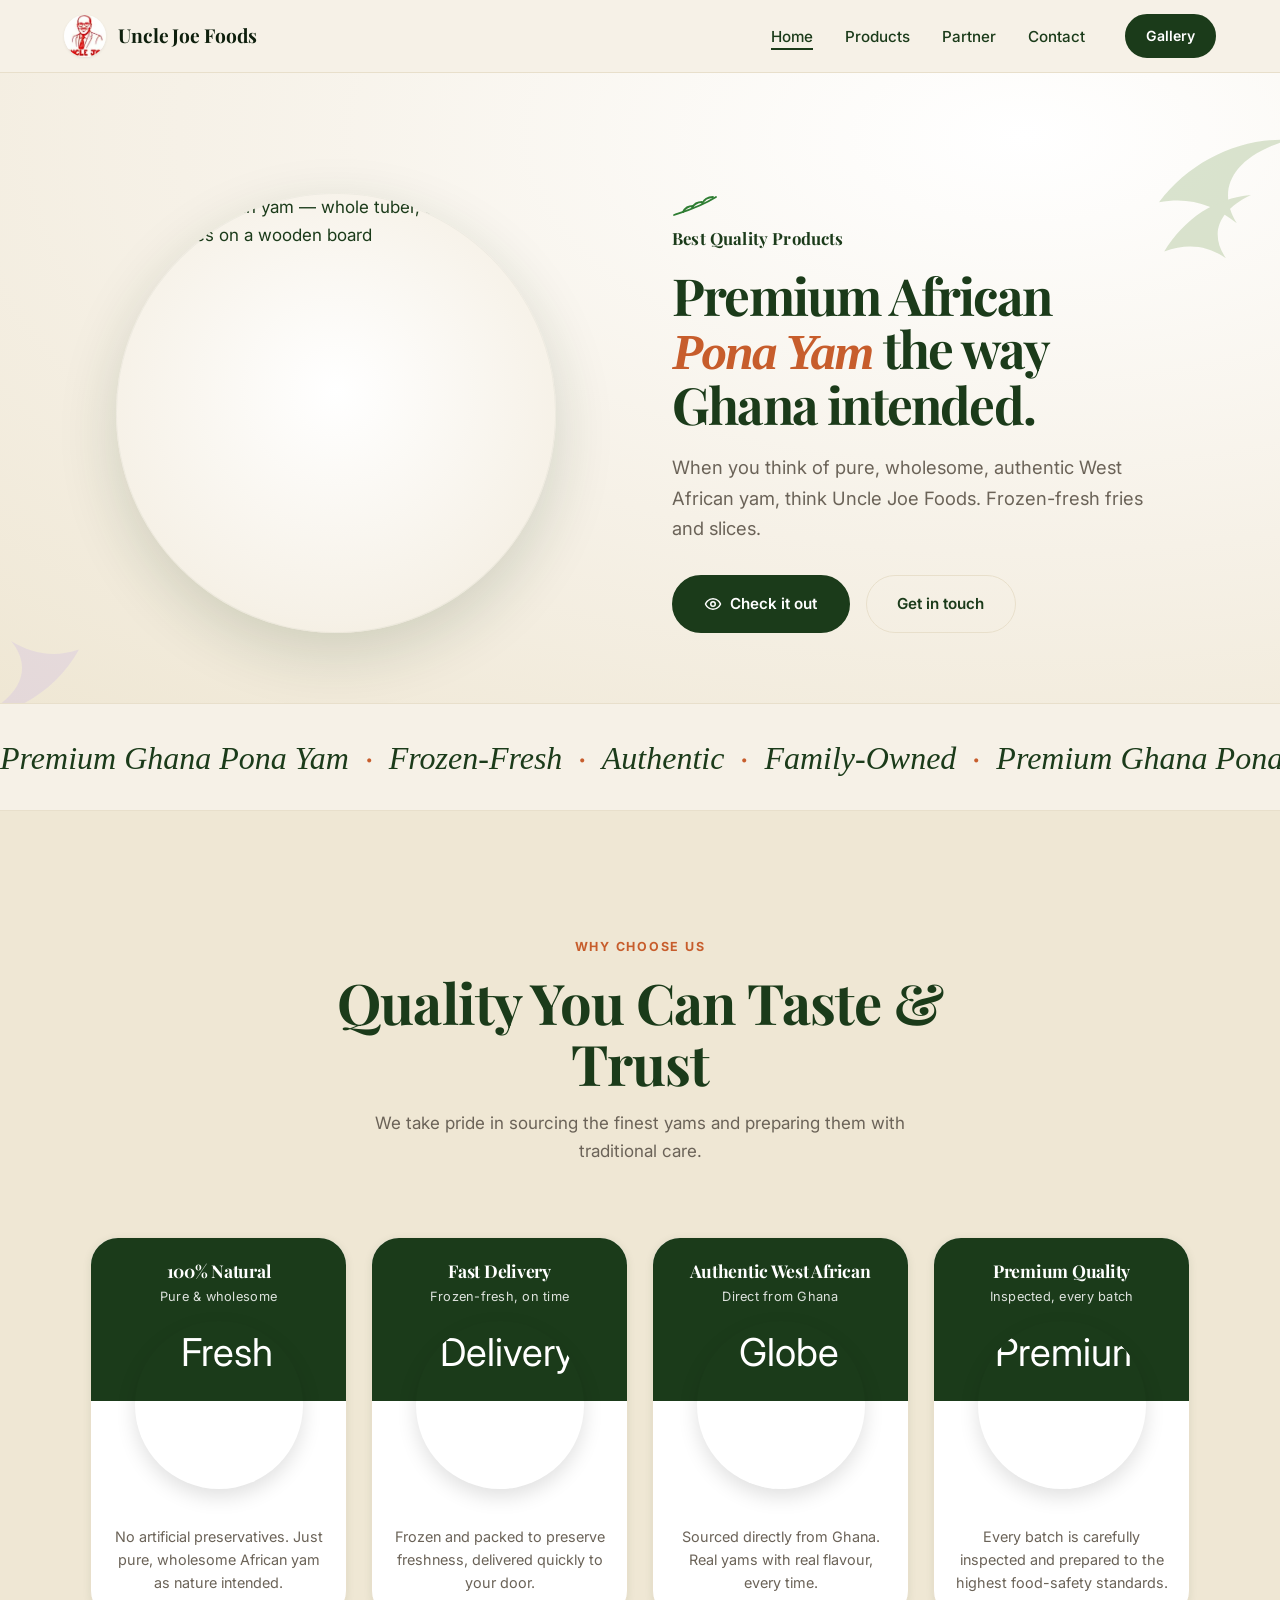
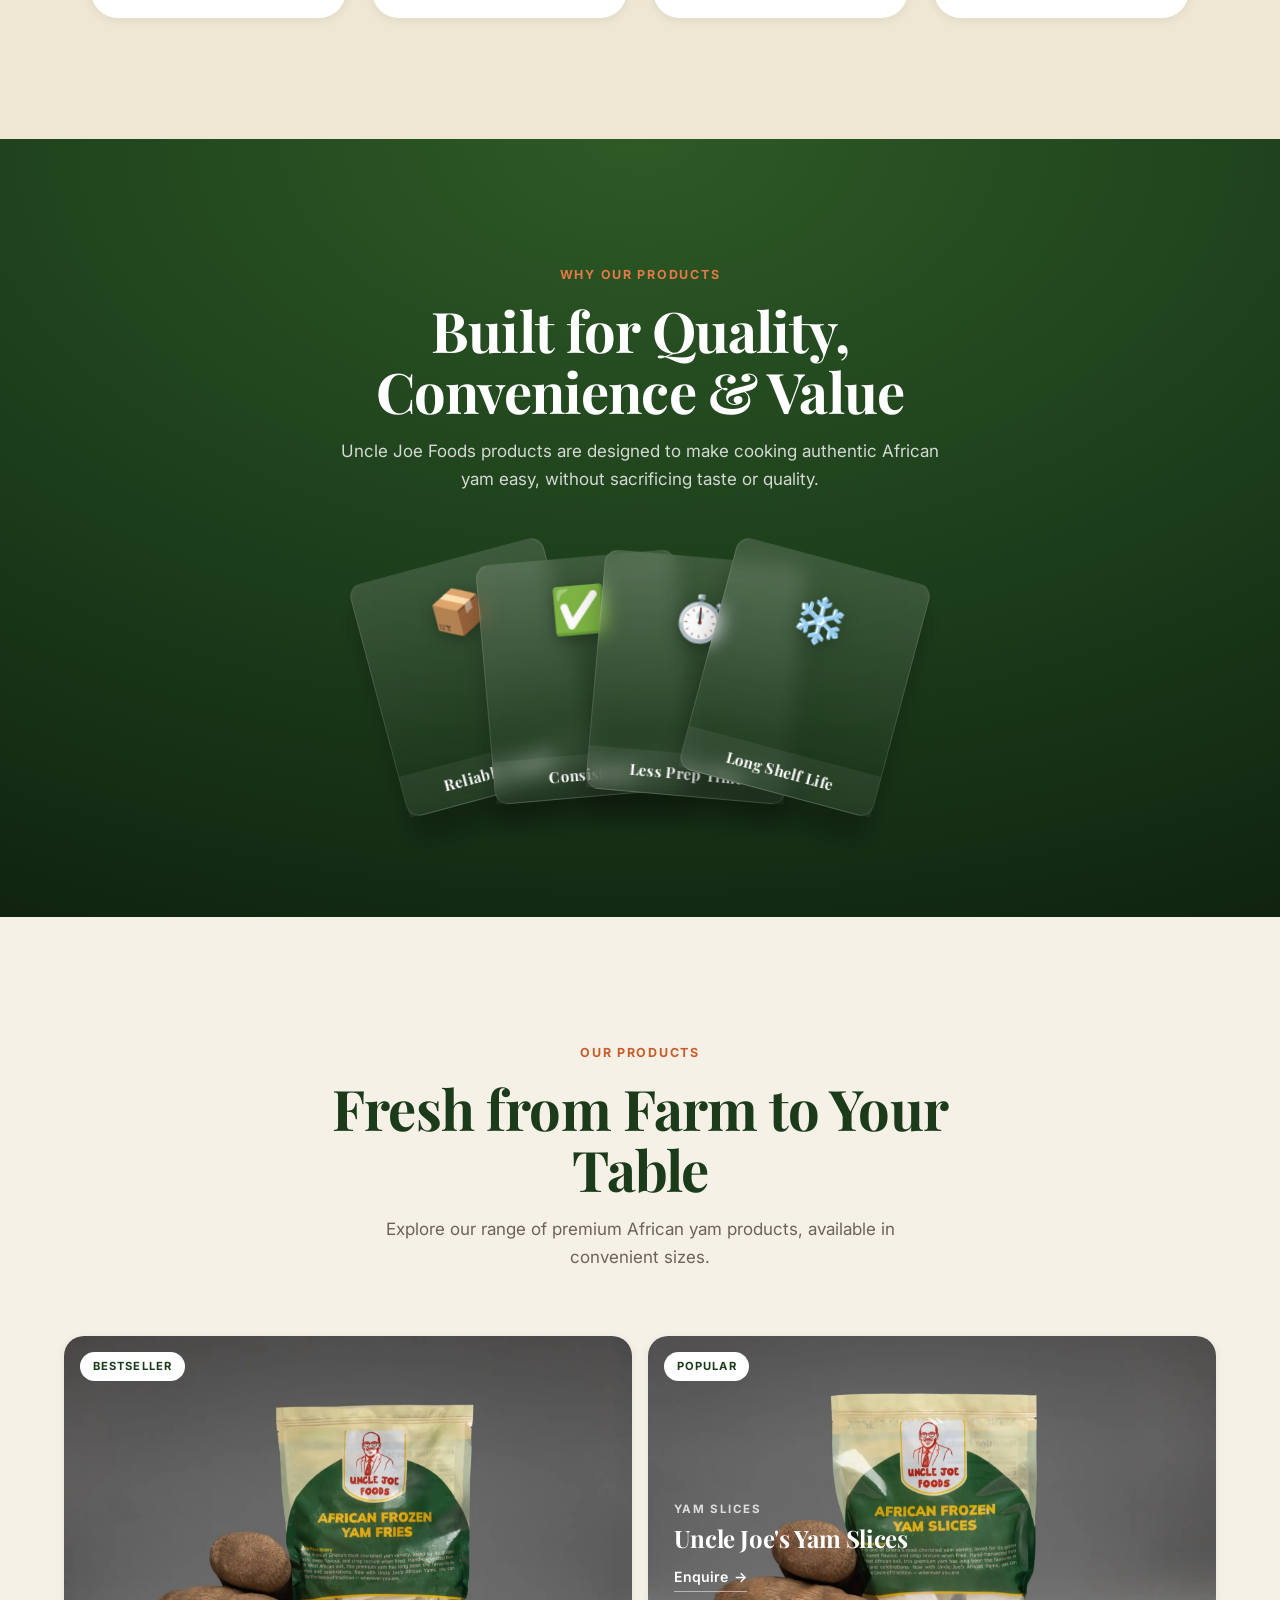
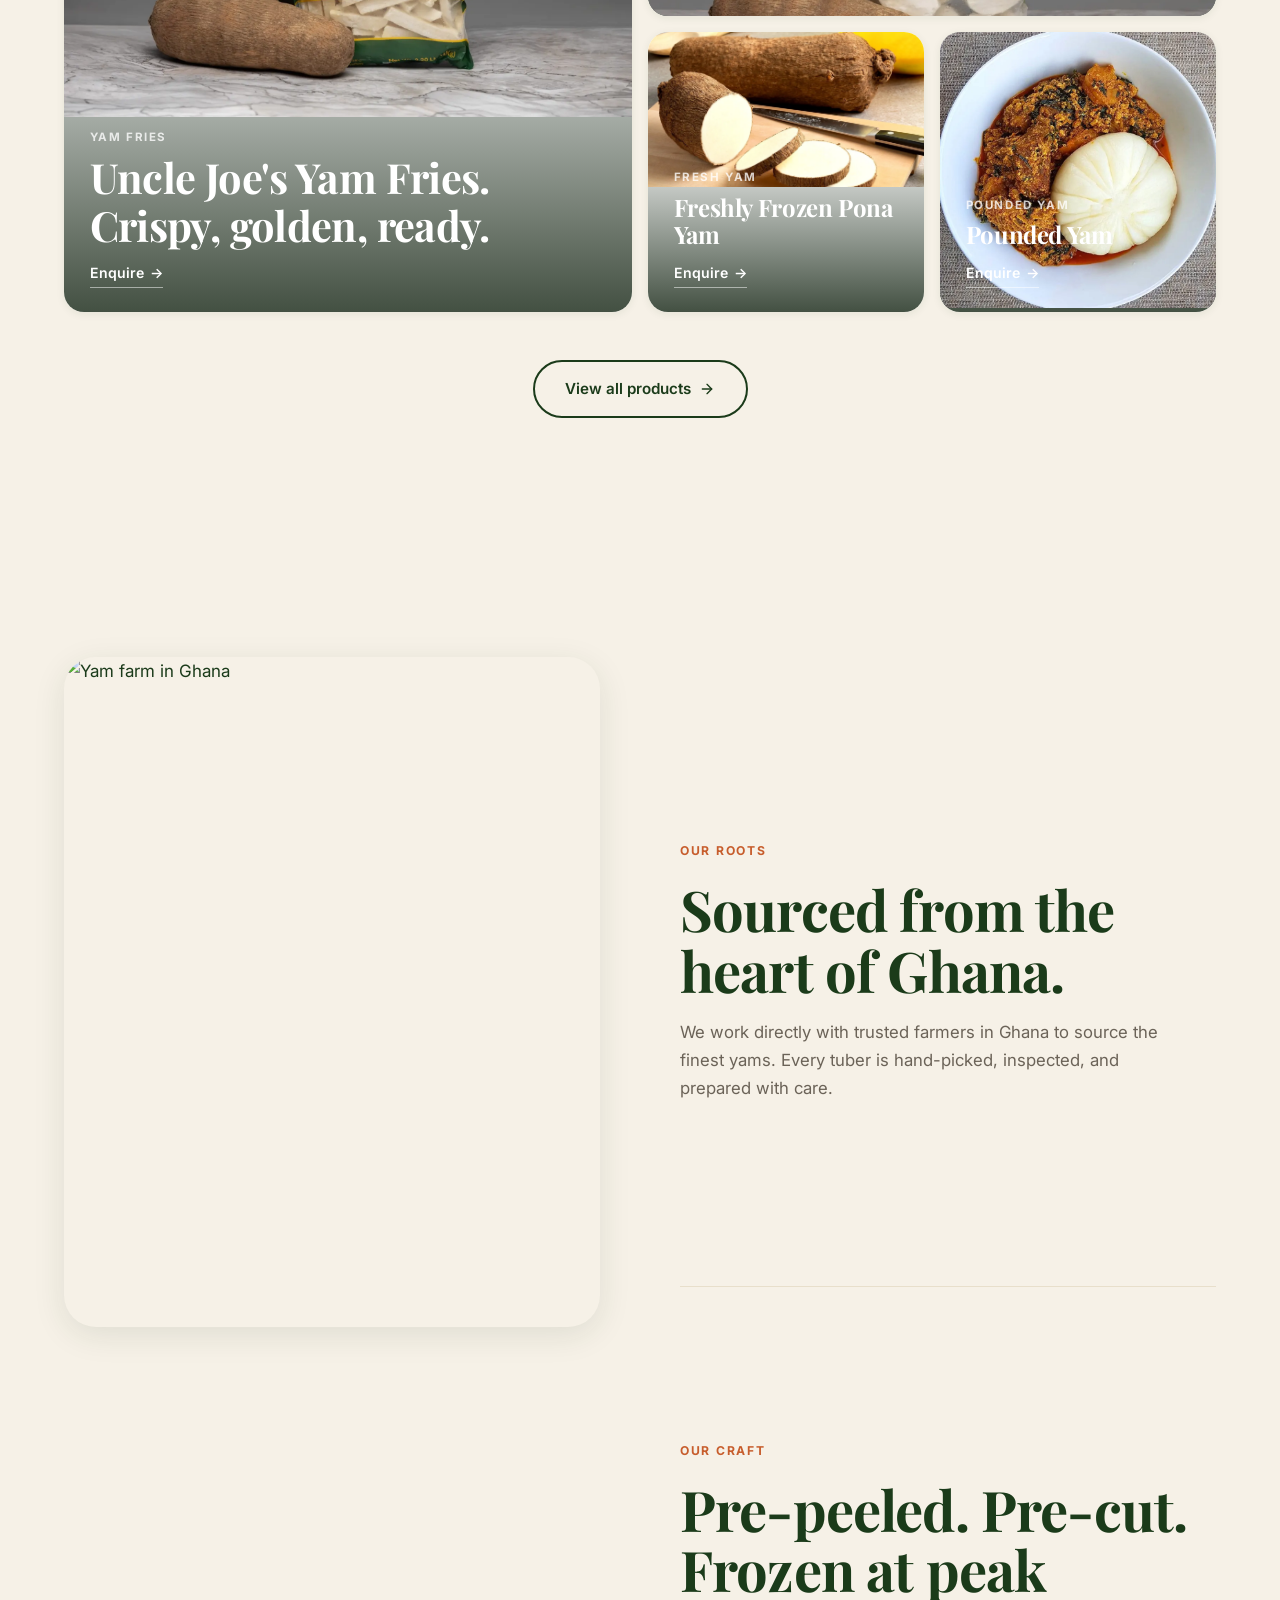
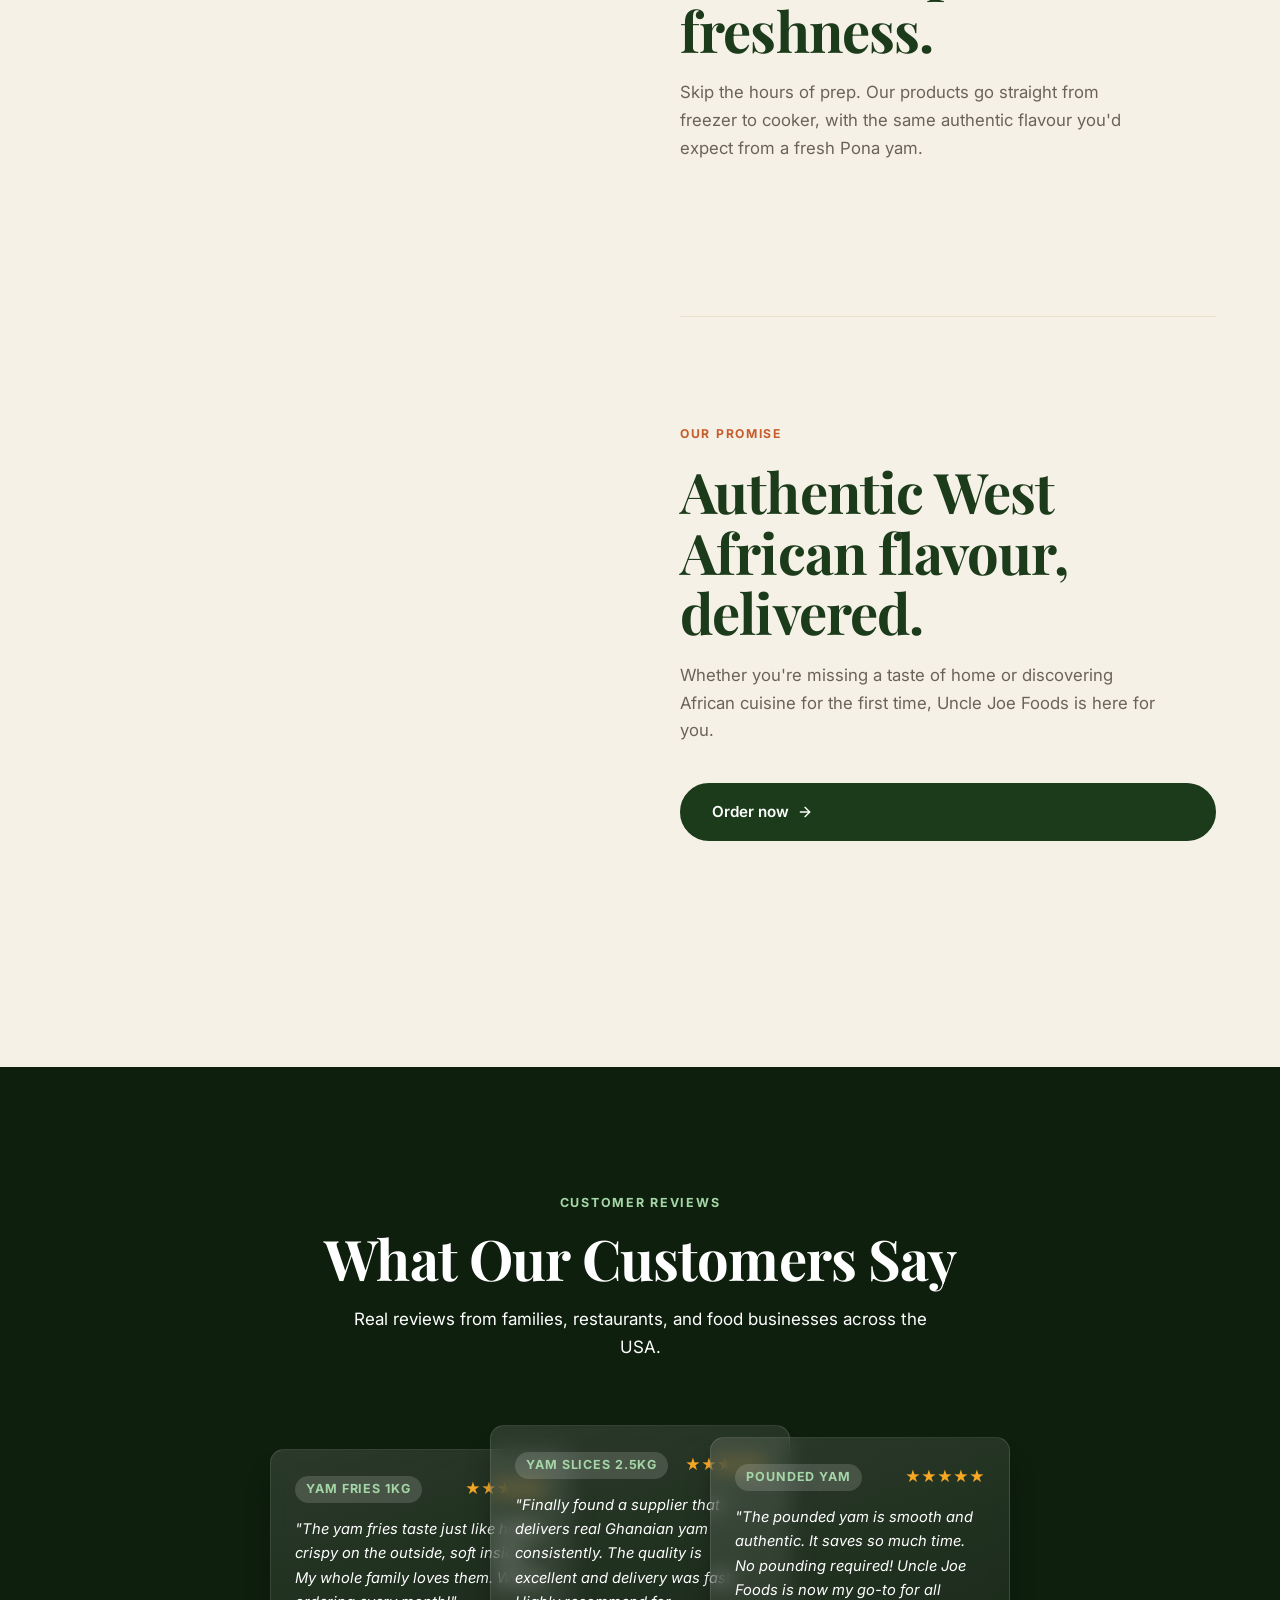
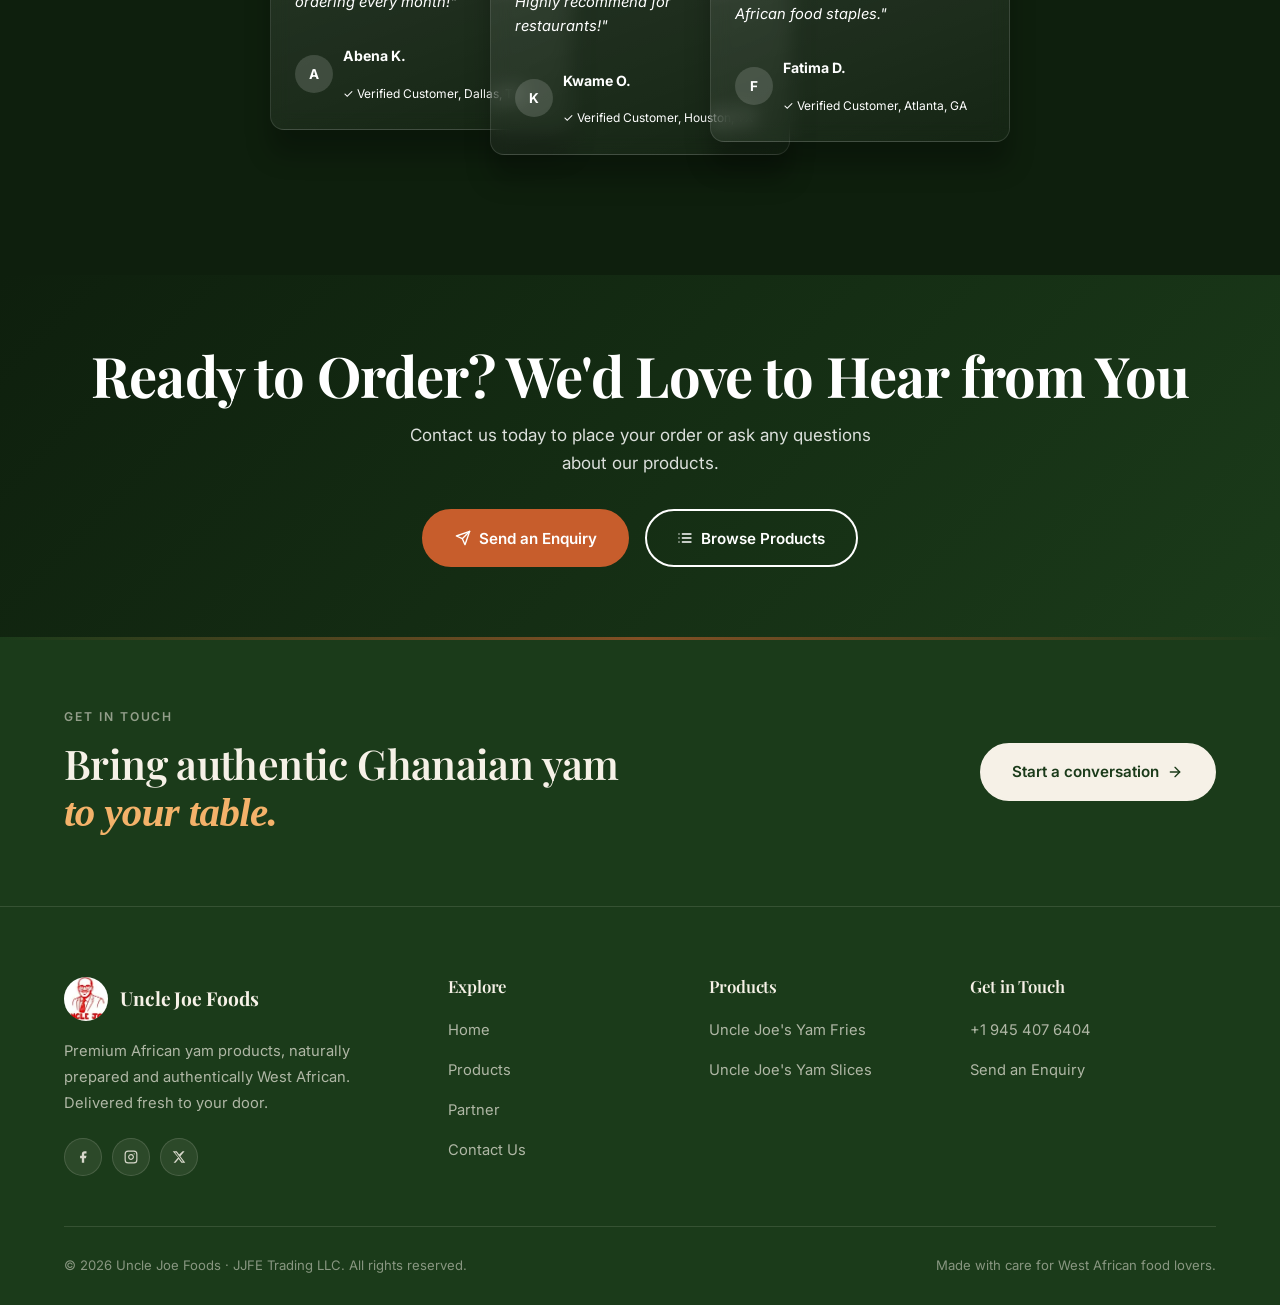
==== commit 70d03cdb: "Fix gallery CSS: restore missing .gallery-section selector; update farm photo and hero button icon" ====
--- a/index.html
+++ b/index.html
@@ -100,8 +100,8 @@
           </p>
           <div class="hero-actions">
             <a href="products.html" class="btn btn-primary btn-magnetic">
-              <svg xmlns="http://www.w3.org/2000/svg" width="18" height="18" viewBox="0 0 24 24" fill="none" stroke="currentColor" stroke-width="2" stroke-linecap="round" stroke-linejoin="round" aria-hidden="true"><circle cx="8" cy="21" r="1"/><circle cx="19" cy="21" r="1"/><path d="M2.05 2.05h2l2.66 12.42a2 2 0 0 0 2 1.58h9.78a2 2 0 0 0 1.95-1.57l1.65-7.43H5.12"/></svg>
-              Shop now
+              <svg xmlns="http://www.w3.org/2000/svg" width="18" height="18" viewBox="0 0 24 24" fill="none" stroke="currentColor" stroke-width="2" stroke-linecap="round" stroke-linejoin="round" aria-hidden="true"><path d="M2 12s3-7 10-7 10 7 10 7-3 7-10 7-10-7-10-7Z"/><circle cx="12" cy="12" r="3"/></svg>
+              Check it out
             </a>
             <a href="contact.html" class="btn btn-ghost btn-magnetic">
               Get in touch
@@ -326,10 +326,7 @@
       <div class="sticky-story__grid">
 
         <div class="sticky-story__visual">
-          <picture>
-            <source srcset="images/farm-photo-1.webp" type="image/webp" />
-            <img src="images/farm-photo-1.jpg" alt="Yam farm in Ghana" width="1400" height="1050" loading="lazy" decoding="async" />
-          </picture>
+          <img src="images/farm-photo.png" alt="Yam farm in Ghana" width="1400" height="1564" loading="lazy" decoding="async" />
         </div>
 
         <div class="sticky-story__text">
@@ -351,7 +348,7 @@
             <h2>Authentic West African flavour, delivered.</h2>
             <p>Whether you're missing a taste of home or discovering African cuisine for the first time, Uncle Joe Foods is here for you.</p>
             <a href="contact.html" class="btn btn-primary btn-magnetic" style="margin-top:1.4rem;">
-              Order now "NB: Link to contact page for retailers."
+              Order now
               <svg xmlns="http://www.w3.org/2000/svg" width="16" height="16" viewBox="0 0 24 24" fill="none" stroke="currentColor" stroke-width="2" stroke-linecap="round" stroke-linejoin="round" aria-hidden="true"><path d="M5 12h14"/><path d="m12 5 7 7-7 7"/></svg>
             </a>
           </article>
